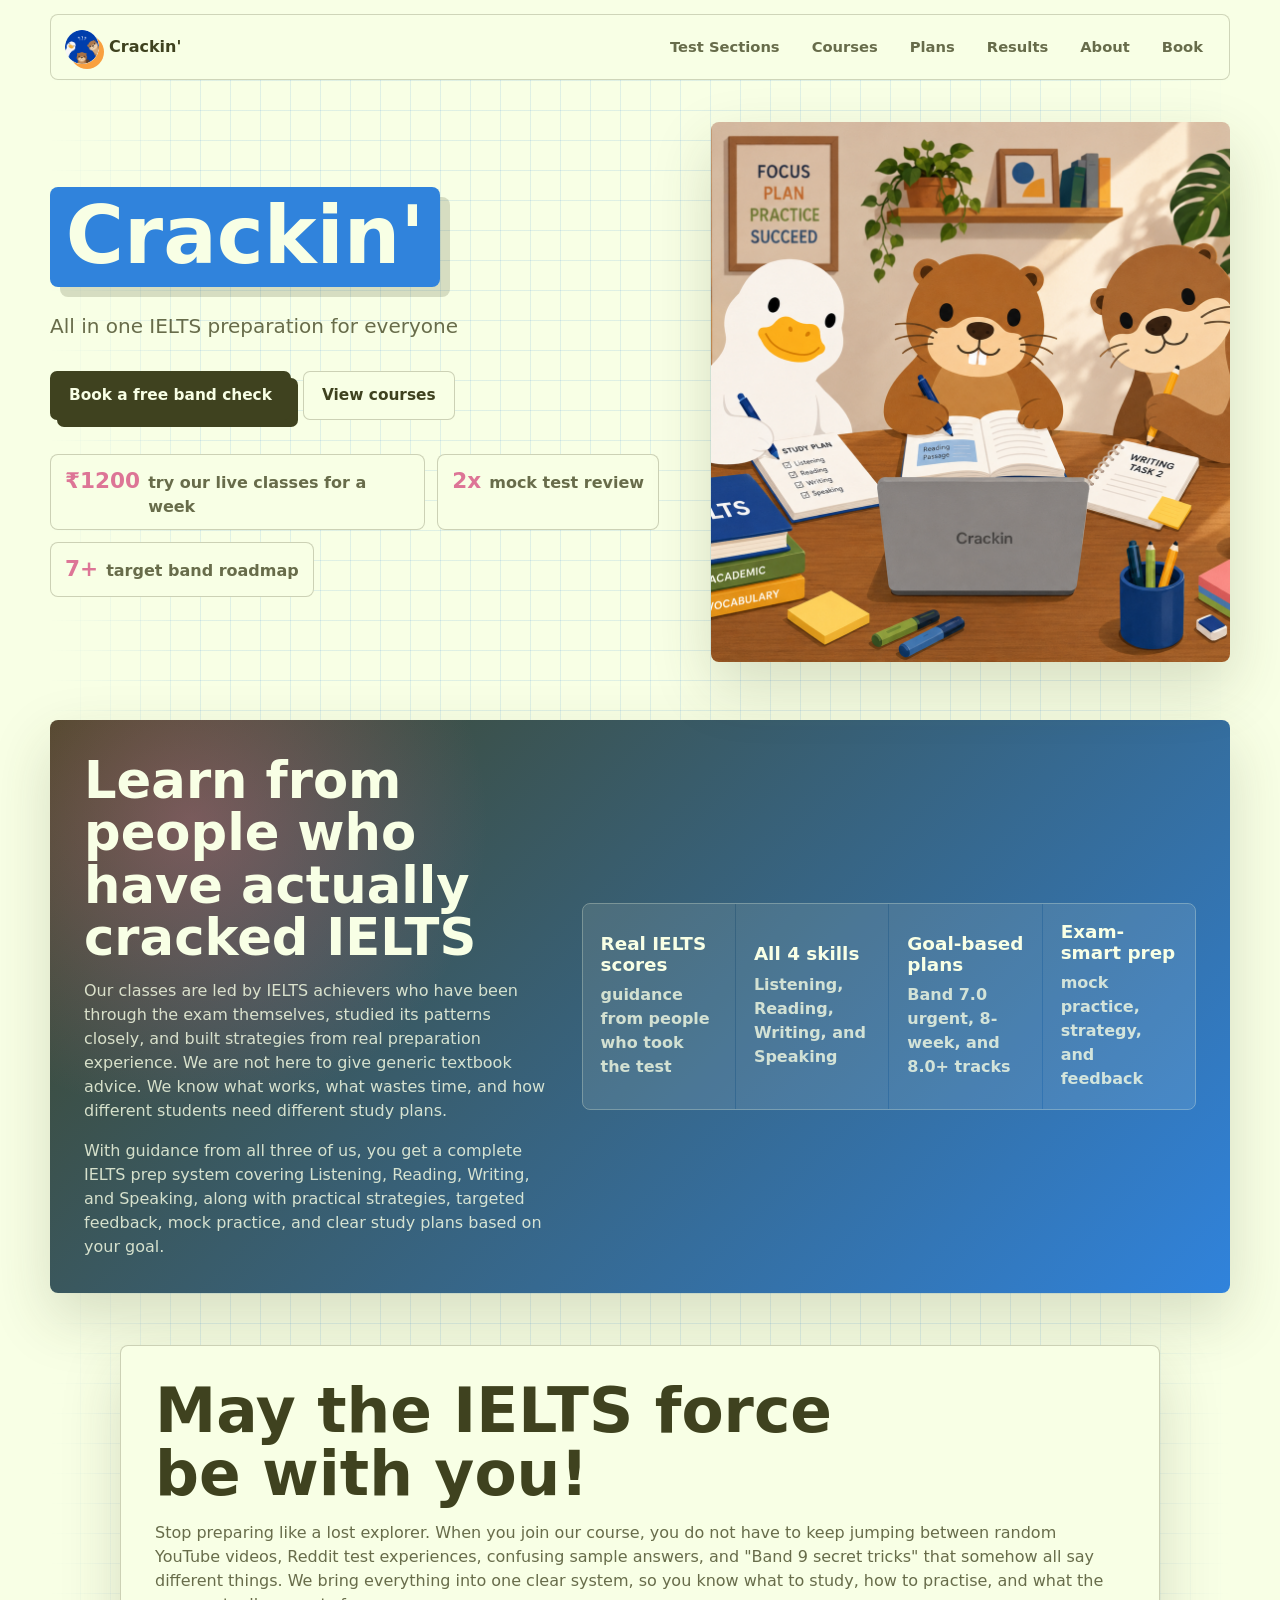
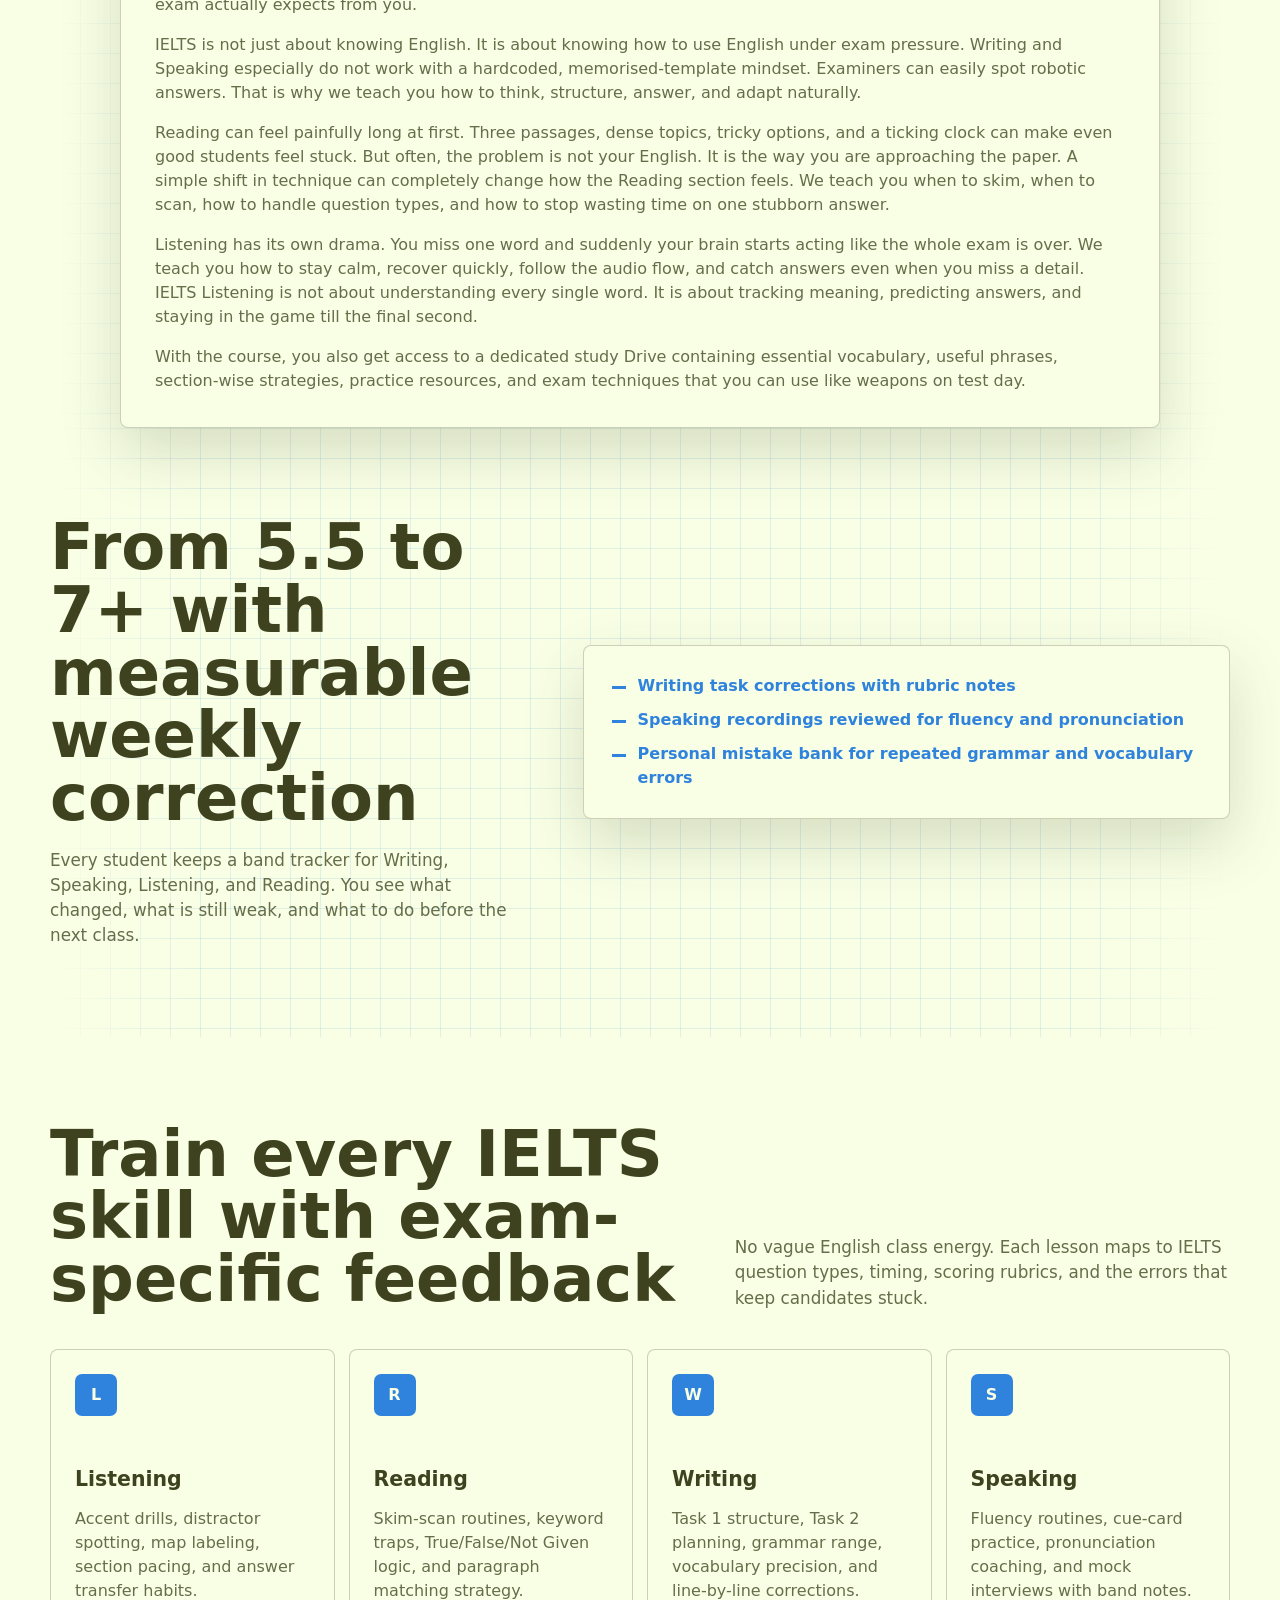
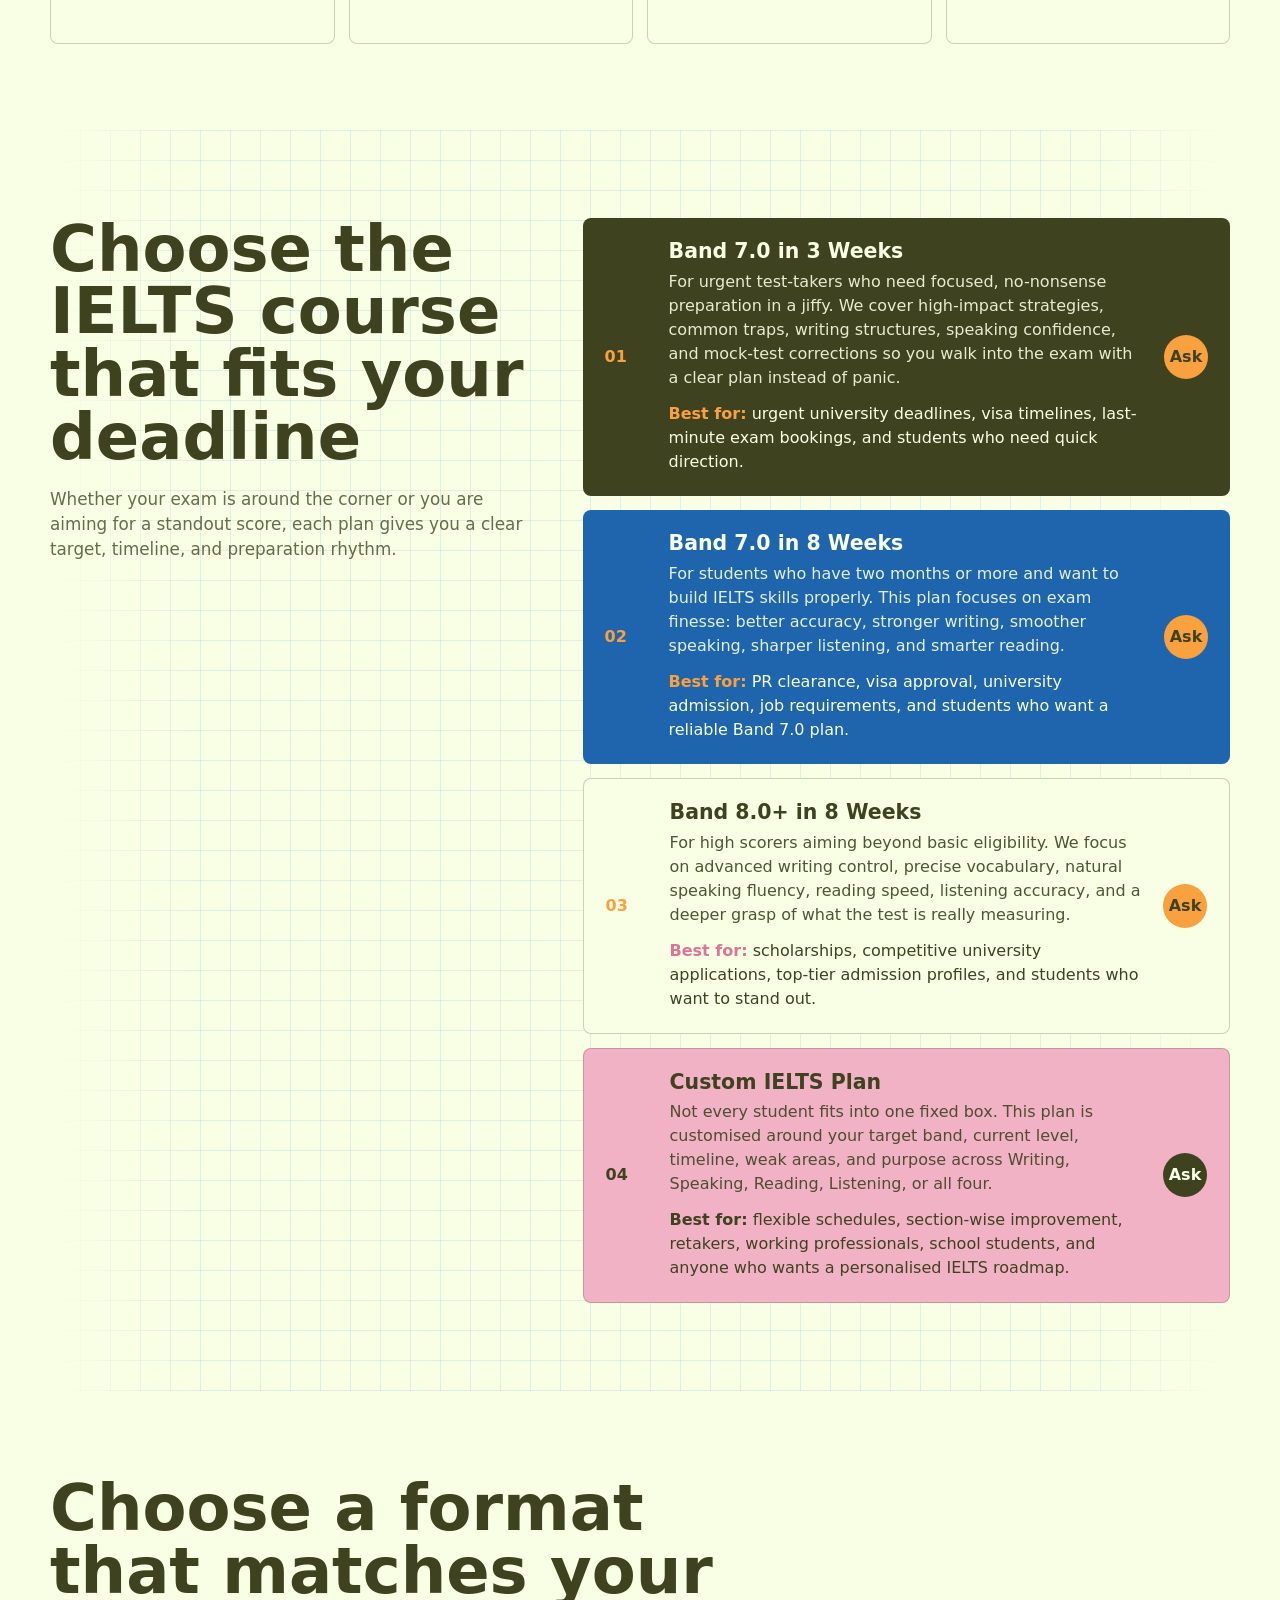
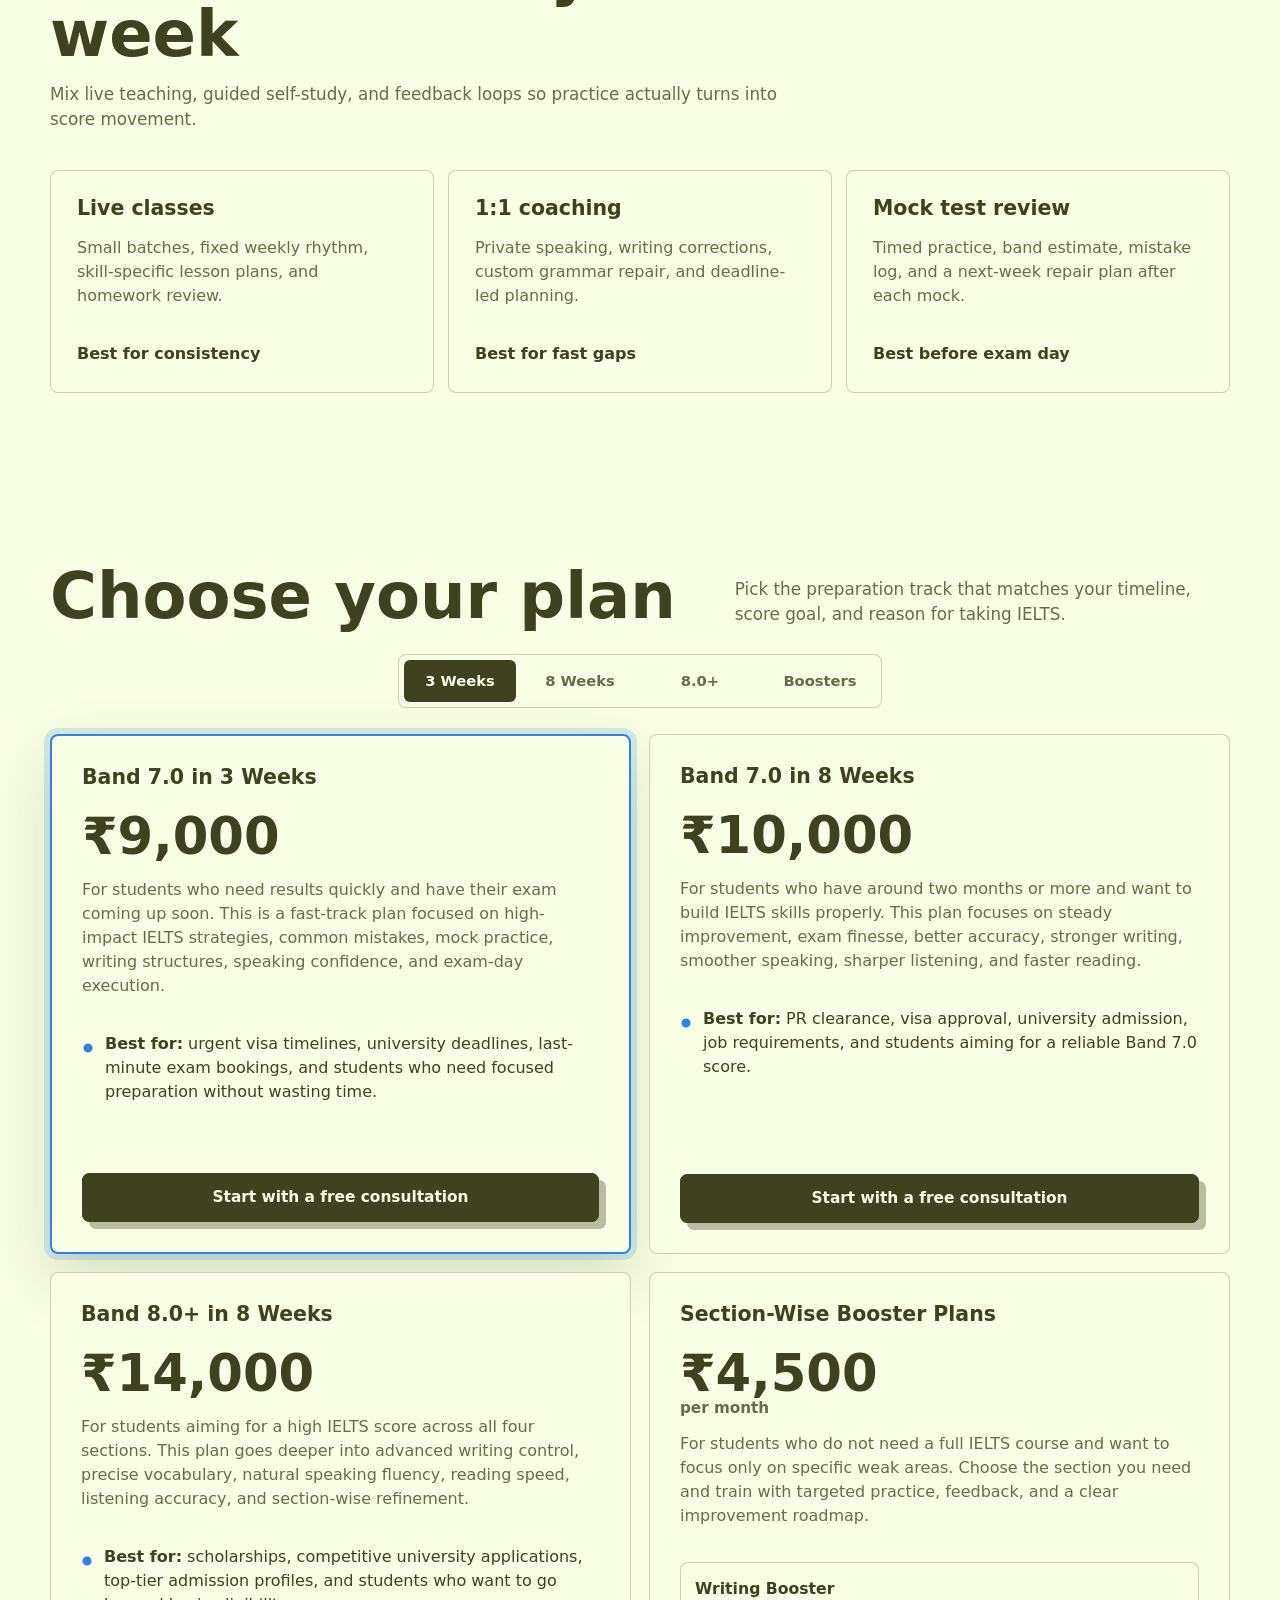
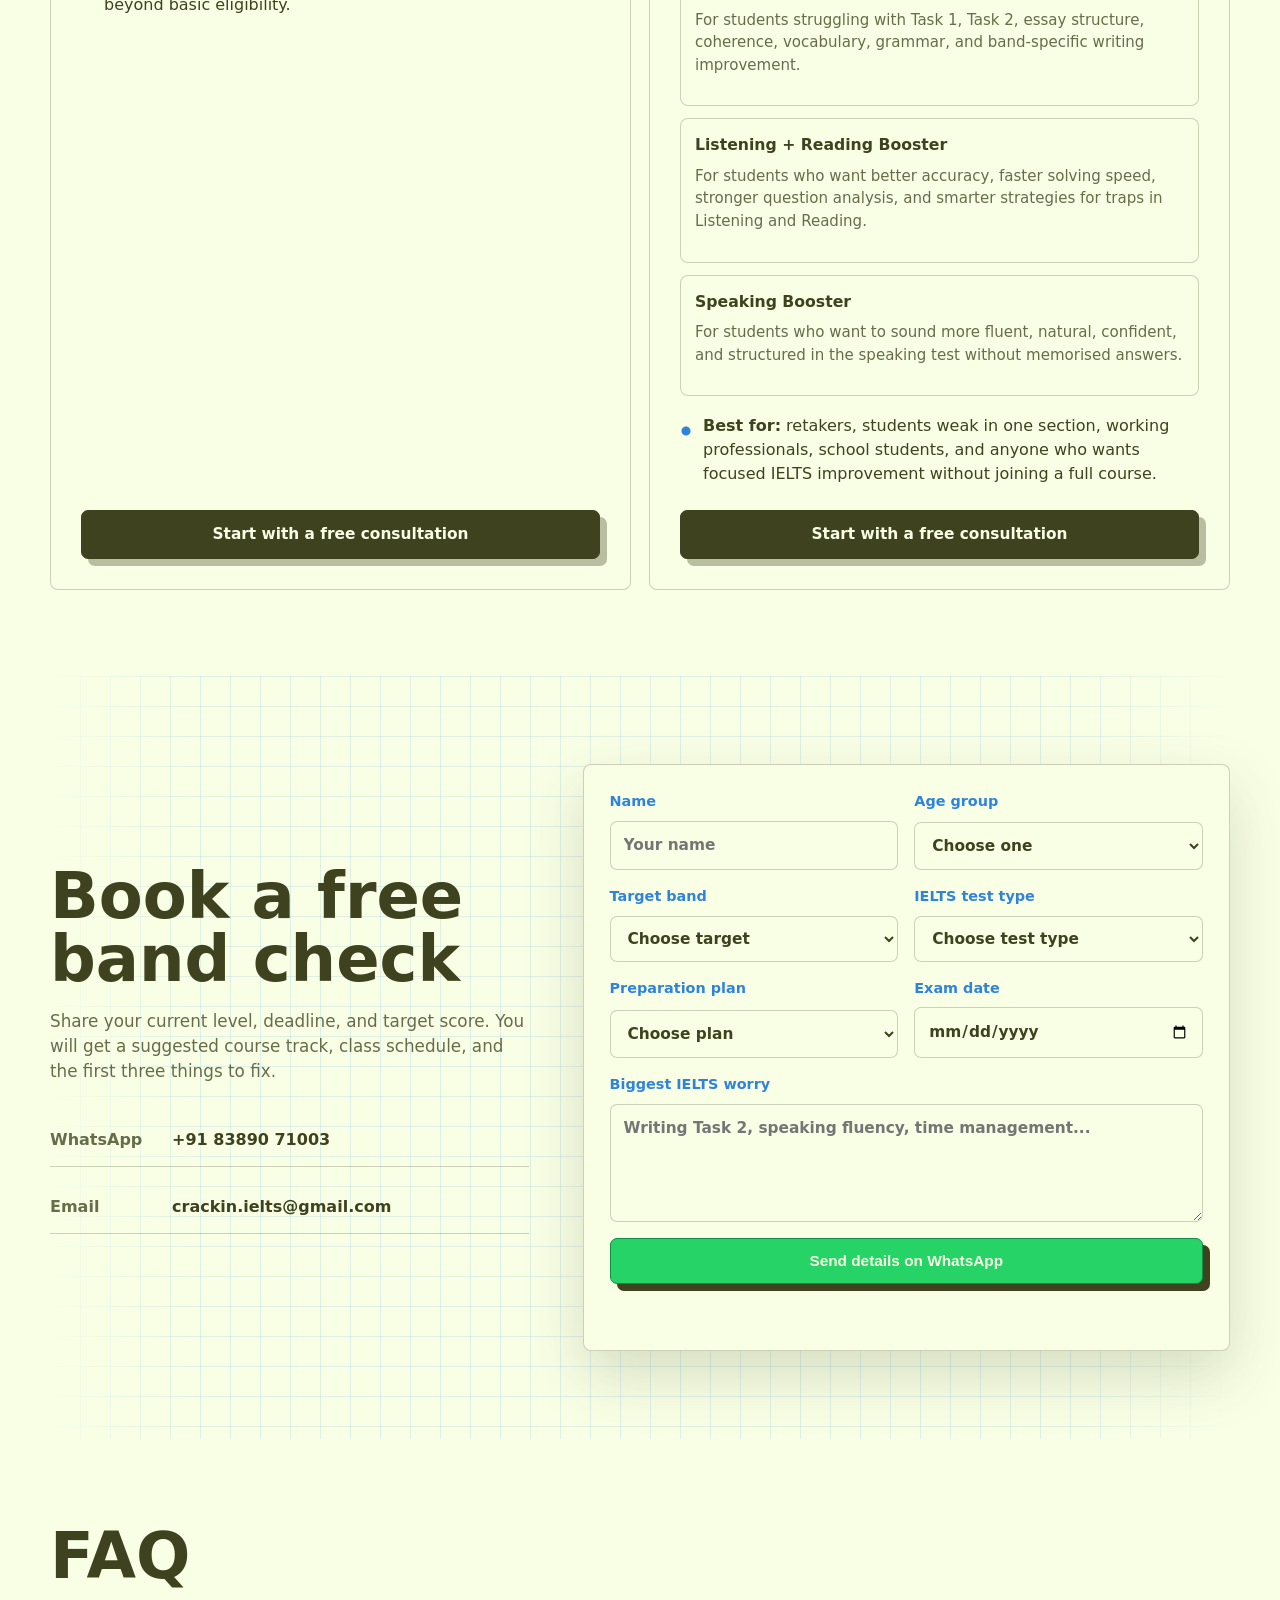
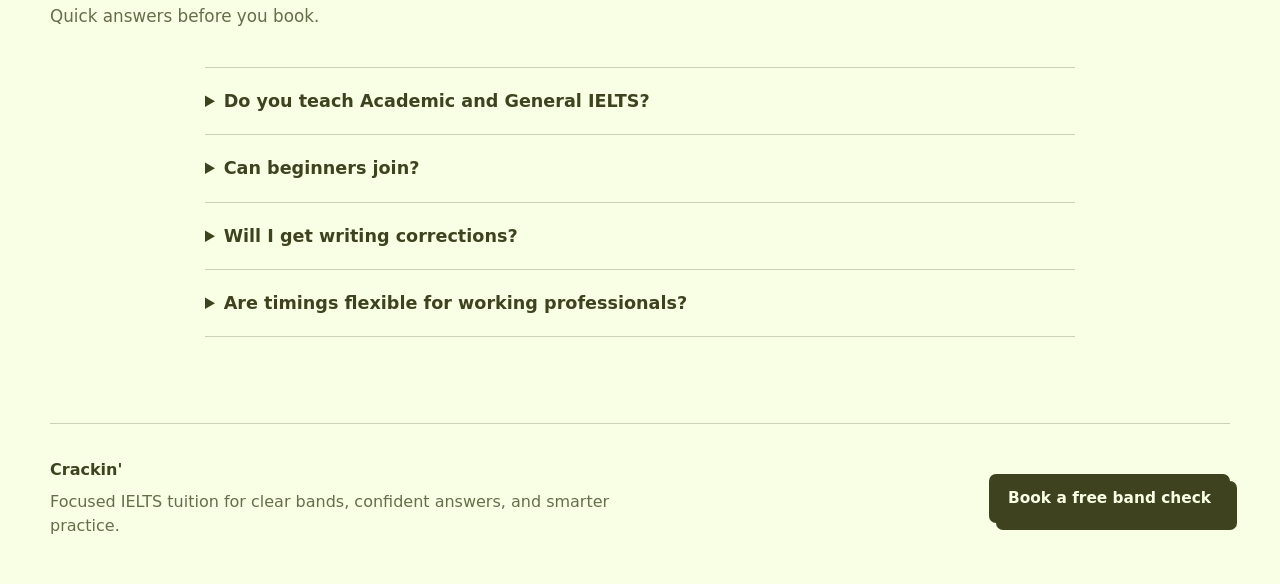
==== index.html @ edd8add9 "Update hero title and mobile image flow" ====
<!DOCTYPE html>
<html lang="en">
  <head>
    <meta charset="UTF-8" />
    <meta name="viewport" content="width=device-width, initial-scale=1.0" />
    <title>Crackin' | IELTS Preparation</title>
    <meta
      name="description"
      content="Crackin' offers all-in-one IELTS preparation, mock test reviews, live classes, and 1:1 coaching for students and professionals."
    />
    <link rel="icon" type="image/png" href="assets/logo.png" />
    <link rel="preload" href="assets/background.png" as="image" />
    <link rel="stylesheet" href="styles.css" />
  </head>
  <body>
    <header class="site-header" data-header>
      <a class="brand" href="index.html#top" aria-label="Crackin' home">
        <span class="brand-mark"><img src="assets/logo.png" alt="" aria-hidden="true" /></span>
        <span>Crackin'</span>
      </a>
      <button class="nav-toggle" type="button" aria-expanded="false" aria-controls="site-nav">
        <span></span>
        <span></span>
        <span></span>
      </button>
      <nav class="site-nav" id="site-nav">
        <a href="index.html#test-sections">Test Sections</a>
        <a href="index.html#paths">Courses</a>
        <a href="index.html#plans">Plans</a>
        <a href="index.html#results">Results</a>
        <a href="about.html">About</a>
        <a href="index.html#consult">Book</a>
      </nav>
    </header>

    <main id="top">
      <section class="hero section-band">
        <div class="hero-copy">
          <h1>Crackin'</h1>
          <p>All in one IELTS preparation for everyone</p>
          <div class="hero-actions">
            <a class="button primary" href="#consult">Book a free band check</a>
            <a class="button secondary" href="#paths">View courses</a>
          </div>
          <div class="score-strip" aria-label="Key programme outcomes">
            <span class="trial-offer"><strong>₹1200</strong> try our live classes for a week</span>
            <span><strong>2x</strong> mock test review</span>
            <span><strong>7+</strong> target band roadmap</span>
          </div>
        </div>
        <div class="hero-media" aria-label="IELTS coaching session">
          <img src="assets/background.png" alt="Illustrated IELTS study table with Crackin' study materials" />
        </div>
      </section>

      <section class="tutors">
        <div>
          <h2>Learn from people who have actually cracked IELTS</h2>
          <p>
            Our classes are led by IELTS achievers who have been through the exam themselves,
            studied its patterns closely, and built strategies from real preparation experience.
            We are not here to give generic textbook advice. We know what works, what wastes time,
            and how different students need different study plans.
          </p>
          <p>
            With guidance from all three of us, you get a complete IELTS prep system covering
            Listening, Reading, Writing, and Speaking, along with practical strategies, targeted
            feedback, mock practice, and clear study plans based on your goal.
          </p>
        </div>
        <div class="tutor-stats" aria-label="Tutor credibility">
          <span><strong>Real IELTS scores</strong>guidance from people who took the test</span>
          <span><strong>All 4 skills</strong>Listening, Reading, Writing, and Speaking</span>
          <span><strong>Goal-based plans</strong>Band 7.0 urgent, 8-week, and 8.0+ tracks</span>
          <span><strong>Exam-smart prep</strong>mock practice, strategy, and feedback</span>
        </div>
      </section>

      <section class="force-section section-band" id="force">
        <div class="force-panel">
          <h2>May the IELTS force be with you!</h2>
          <p>
            Stop preparing like a lost explorer. When you join our course, you do not have to keep jumping between random YouTube videos, Reddit test experiences, confusing sample answers, and "Band 9 secret tricks" that somehow all say different things. We bring everything into one clear system, so you know what to study, how to practise, and what the exam actually expects from you.
          </p>
          <p>
            IELTS is not just about knowing English. It is about knowing how to use English under exam pressure. Writing and Speaking especially do not work with a hardcoded, memorised-template mindset. Examiners can easily spot robotic answers. That is why we teach you how to think, structure, answer, and adapt naturally.
          </p>
          <p>
            Reading can feel painfully long at first. Three passages, dense topics, tricky options, and a ticking clock can make even good students feel stuck. But often, the problem is not your English. It is the way you are approaching the paper. A simple shift in technique can completely change how the Reading section feels. We teach you when to skim, when to scan, how to handle question types, and how to stop wasting time on one stubborn answer.
          </p>
          <p>
            Listening has its own drama. You miss one word and suddenly your brain starts acting like the whole exam is over. We teach you how to stay calm, recover quickly, follow the audio flow, and catch answers even when you miss a detail. IELTS Listening is not about understanding every single word. It is about tracking meaning, predicting answers, and staying in the game till the final second.
          </p>
          <p>
            With the course, you also get access to a dedicated study Drive containing essential vocabulary, useful phrases, section-wise strategies, practice resources, and exam techniques that you can use like weapons on test day.
          </p>
        </div>
      </section>

      <div class="mobile-results-image" aria-hidden="true">
        <img src="assets/background.png" alt="" />
      </div>

      <section class="results results-summary section-band" id="results">
        <div class="results-copy">
          <h2>From 5.5 to 7+ with measurable weekly correction</h2>
          <p>
            Every student keeps a band tracker for Writing, Speaking, Listening, and Reading.
            You see what changed, what is still weak, and what to do before the next class.
          </p>
        </div>
        <div class="proof-list proof-card">
          <span>Writing task corrections with rubric notes</span>
          <span>Speaking recordings reviewed for fluency and pronunciation</span>
          <span>Personal mistake bank for repeated grammar and vocabulary errors</span>
        </div>
      </section>

      <section class="skill-overview" id="test-sections">
        <div class="section-heading">
          <h2>Train every IELTS skill with exam-specific feedback</h2>
          <p>No vague English class energy. Each lesson maps to IELTS question types, timing, scoring rubrics, and the errors that keep candidates stuck.</p>
        </div>
        <div class="skills-grid">
          <article class="skill-card">
            <span class="skill-icon">L</span>
            <h3>Listening</h3>
            <p>Accent drills, distractor spotting, map labeling, section pacing, and answer transfer habits.</p>
          </article>
          <article class="skill-card">
            <span class="skill-icon">R</span>
            <h3>Reading</h3>
            <p>Skim-scan routines, keyword traps, True/False/Not Given logic, and paragraph matching strategy.</p>
          </article>
          <article class="skill-card">
            <span class="skill-icon">W</span>
            <h3>Writing</h3>
            <p>Task 1 structure, Task 2 planning, grammar range, vocabulary precision, and line-by-line corrections.</p>
          </article>
          <article class="skill-card">
            <span class="skill-icon">S</span>
            <h3>Speaking</h3>
            <p>Fluency routines, cue-card practice, pronunciation coaching, and mock interviews with band notes.</p>
          </article>
        </div>
      </section>

      <section class="paths section-band" id="paths">
        <div class="path-intro">
          <h2>Choose the IELTS course that fits your deadline</h2>
          <p>
            Whether your exam is around the corner or you are aiming for a standout score,
            each plan gives you a clear target, timeline, and preparation rhythm.
          </p>
        </div>
        <div class="path-list" role="list">
          <article class="path-row" role="listitem">
            <span>01</span>
            <div>
              <h3>Band 7.0 in 3 Weeks</h3>
              <p>For urgent test-takers who need focused, no-nonsense preparation in a jiffy. We cover high-impact strategies, common traps, writing structures, speaking confidence, and mock-test corrections so you walk into the exam with a clear plan instead of panic.</p>
              <p class="best-for"><strong>Best for:</strong> urgent university deadlines, visa timelines, last-minute exam bookings, and students who need quick direction.</p>
            </div>
            <a href="#consult" aria-label="Ask about Band 7.0 in 3 Weeks">Ask</a>
          </article>
          <article class="path-row" role="listitem">
            <span>02</span>
            <div>
              <h3>Band 7.0 in 8 Weeks</h3>
              <p>For students who have two months or more and want to build IELTS skills properly. This plan focuses on exam finesse: better accuracy, stronger writing, smoother speaking, sharper listening, and smarter reading.</p>
              <p class="best-for"><strong>Best for:</strong> PR clearance, visa approval, university admission, job requirements, and students who want a reliable Band 7.0 plan.</p>
            </div>
            <a href="#consult" aria-label="Ask about Band 7.0 in 8 Weeks">Ask</a>
          </article>
          <article class="path-row" role="listitem">
            <span>03</span>
            <div>
              <h3>Band 8.0+ in 8 Weeks</h3>
              <p>For high scorers aiming beyond basic eligibility. We focus on advanced writing control, precise vocabulary, natural speaking fluency, reading speed, listening accuracy, and a deeper grasp of what the test is really measuring.</p>
              <p class="best-for"><strong>Best for:</strong> scholarships, competitive university applications, top-tier admission profiles, and students who want to stand out.</p>
            </div>
            <a href="#consult" aria-label="Ask about Band 8.0+ in 8 Weeks">Ask</a>
          </article>
          <article class="path-row" role="listitem">
            <span>04</span>
            <div>
              <h3>Custom IELTS Plan</h3>
              <p>Not every student fits into one fixed box. This plan is customised around your target band, current level, timeline, weak areas, and purpose across Writing, Speaking, Reading, Listening, or all four.</p>
              <p class="best-for"><strong>Best for:</strong> flexible schedules, section-wise improvement, retakers, working professionals, school students, and anyone who wants a personalised IELTS roadmap.</p>
            </div>
            <a href="#consult" aria-label="Ask about Custom IELTS Plan">Ask</a>
          </article>
        </div>
      </section>

      <section class="formats">
        <div class="section-heading compact">
          <h2>Choose a format that matches your week</h2>
          <p>Mix live teaching, guided self-study, and feedback loops so practice actually turns into score movement.</p>
        </div>
        <div class="format-board">
          <article>
            <h3>Live classes</h3>
            <p>Small batches, fixed weekly rhythm, skill-specific lesson plans, and homework review.</p>
            <span>Best for consistency</span>
          </article>
          <article>
            <h3>1:1 coaching</h3>
            <p>Private speaking, writing corrections, custom grammar repair, and deadline-led planning.</p>
            <span>Best for fast gaps</span>
          </article>
          <article>
            <h3>Mock test review</h3>
            <p>Timed practice, band estimate, mistake log, and a next-week repair plan after each mock.</p>
            <span>Best before exam day</span>
          </article>
        </div>
      </section>

      <!--
        <div class="score-panel force-panel">
          <h3>May the IELTS force be with you!</h3>
          <p>
            Stop preparing like a lost explorer. When you join our course, you do not have to keep jumping between random YouTube videos, Reddit test experiences, confusing sample answers, and “Band 9 secret tricks” that somehow all say different things. We bring everything into one clear system, so you know what to study, how to practise, and what the exam actually expects from you.
          </p>
          <p>
            IELTS is not just about knowing English. It is about knowing how to use English under exam pressure. Writing and Speaking especially do not work with a hardcoded, memorised-template mindset. Examiners can easily spot robotic answers. That is why we teach you how to think, structure, answer, and adapt naturally.
          </p>
          <p>
            Reading can feel painfully long at first. Three passages, dense topics, tricky options, and a ticking clock can make even good students feel stuck. But often, the problem is not your English. It is the way you are approaching the paper. A simple shift in technique can completely change how the Reading section feels. We teach you when to skim, when to scan, how to handle question types, and how to stop wasting time on one stubborn answer.
          </p>
          <p>
            Listening has its own drama. You miss one word and suddenly your brain starts acting like the whole exam is over. We teach you how to stay calm, recover quickly, follow the audio flow, and catch answers even when you miss a detail. IELTS Listening is not about understanding every single word. It is about tracking meaning, predicting answers, and staying in the game till the final second.
          </p>
          <p>
            With the course, you also get access to a dedicated study Drive containing essential vocabulary, useful phrases, section-wise strategies, practice resources, and exam techniques that you can use like weapons on test day.
          </p>
        </div>
      </section>
      -->

      <section class="plans" id="plans">
        <div class="section-heading">
          <h2>Choose your plan</h2>
          <p>Pick the preparation track that matches your timeline, score goal, and reason for taking IELTS.</p>
        </div>
        <div class="plan-switcher" aria-label="Course plan selector">
          <button class="active" type="button" data-plan="three-week">3 Weeks</button>
          <button type="button" data-plan="eight-week">8 Weeks</button>
          <button type="button" data-plan="eight-plus">8.0+</button>
          <button type="button" data-plan="boosters">Boosters</button>
        </div>
        <div class="pricing-grid">
          <article class="price-card selected" data-plan-card="three-week">
            <h3>Band 7.0 in 3 Weeks</h3>
            <p class="price">₹9,000</p>
            <p>For students who need results quickly and have their exam coming up soon. This is a fast-track plan focused on high-impact IELTS strategies, common mistakes, mock practice, writing structures, speaking confidence, and exam-day execution.</p>
            <ul>
              <li><strong>Best for:</strong> urgent visa timelines, university deadlines, last-minute exam bookings, and students who need focused preparation without wasting time.</li>
            </ul>
            <a class="button secondary" href="#consult">Start with a free consultation</a>
          </article>
          <article class="price-card" data-plan-card="eight-week">
            <h3>Band 7.0 in 8 Weeks</h3>
            <p class="price">₹10,000</p>
            <p>For students who have around two months or more and want to build IELTS skills properly. This plan focuses on steady improvement, exam finesse, better accuracy, stronger writing, smoother speaking, sharper listening, and faster reading.</p>
            <ul>
              <li><strong>Best for:</strong> PR clearance, visa approval, university admission, job requirements, and students aiming for a reliable Band 7.0 score.</li>
            </ul>
            <a class="button primary" href="#consult">Start with a free consultation</a>
          </article>
          <article class="price-card" data-plan-card="eight-plus">
            <h3>Band 8.0+ in 8 Weeks</h3>
            <p class="price">₹14,000</p>
            <p>For students aiming for a high IELTS score across all four sections. This plan goes deeper into advanced writing control, precise vocabulary, natural speaking fluency, reading speed, listening accuracy, and section-wise refinement.</p>
            <ul>
              <li><strong>Best for:</strong> scholarships, competitive university applications, top-tier admission profiles, and students who want to go beyond basic eligibility.</li>
            </ul>
            <a class="button secondary" href="#consult">Start with a free consultation</a>
          </article>
          <article class="price-card booster-card" data-plan-card="boosters">
            <h3>Section-Wise Booster Plans</h3>
            <p class="price">₹4,500<span>per month</span></p>
            <p>For students who do not need a full IELTS course and want to focus only on specific weak areas. Choose the section you need and train with targeted practice, feedback, and a clear improvement roadmap.</p>
            <div class="booster-list" aria-label="Available section-wise boosters">
              <div>
                <h4>Writing Booster</h4>
                <p>For students struggling with Task 1, Task 2, essay structure, coherence, vocabulary, grammar, and band-specific writing improvement.</p>
              </div>
              <div>
                <h4>Listening + Reading Booster</h4>
                <p>For students who want better accuracy, faster solving speed, stronger question analysis, and smarter strategies for traps in Listening and Reading.</p>
              </div>
              <div>
                <h4>Speaking Booster</h4>
                <p>For students who want to sound more fluent, natural, confident, and structured in the speaking test without memorised answers.</p>
              </div>
            </div>
            <ul>
              <li><strong>Best for:</strong> retakers, students weak in one section, working professionals, school students, and anyone who wants focused IELTS improvement without joining a full course.</li>
            </ul>
            <a class="button secondary" href="#consult">Start with a free consultation</a>
          </article>
        </div>
      </section>

      <section class="consult section-band" id="consult">
        <div class="consult-copy">
          <h2>Book a free band check</h2>
          <p>
            Share your current level, deadline, and target score. You will get a suggested course track,
            class schedule, and the first three things to fix.
          </p>
          <dl class="contact-details">
            <div><dt>WhatsApp</dt><dd><a href="https://wa.me/918389071003" target="_blank" rel="noreferrer">+91 83890 71003</a></dd></div>
            <div><dt>Email</dt><dd>crackin.ielts@gmail.com</dd></div>
          </dl>
        </div>
        <form class="booking-form" id="booking-form">
          <label>
            Name
            <input type="text" name="name" autocomplete="name" required placeholder="Your name" />
          </label>
          <label>
            Age group
            <select name="age" required>
              <option value="">Choose one</option>
              <option>15-18 school leaver</option>
              <option>18-24 study abroad applicant</option>
              <option>25+ working professional</option>
            </select>
          </label>
          <label>
            Target band
            <select name="band" required>
              <option value="">Choose target</option>
              <option>6.0</option>
              <option>6.5</option>
              <option>7.0</option>
              <option>7.5+</option>
            </select>
          </label>
          <label>
            IELTS test type
            <select name="testType" required>
              <option value="">Choose test type</option>
              <option>IELTS Academic</option>
              <option>IELTS General</option>
            </select>
          </label>
          <label>
            Preparation plan
            <select name="plan" required>
              <option value="">Choose plan</option>
              <option>Band 7.0 in 3 Weeks</option>
              <option>Band 7.0 in 8 Weeks</option>
              <option>Band 8.0+ in 8 Weeks</option>
              <option>Section-Wise Booster Plans</option>
            </select>
          </label>
          <label>
            Exam date
            <input type="date" name="date" />
          </label>
          <label class="full">
            Biggest IELTS worry
            <textarea name="worry" rows="4" placeholder="Writing Task 2, speaking fluency, time management..."></textarea>
          </label>
          <button class="button secondary whatsapp-button full" id="whatsapp-button" type="button">Send details on WhatsApp</button>
          <p class="form-status" role="status" aria-live="polite"></p>
        </form>
      </section>

      <section class="faq">
        <div class="section-heading compact">
          <h2>FAQ</h2>
          <p>Quick answers before you book.</p>
        </div>
        <div class="faq-list">
          <details>
            <summary>Do you teach Academic and General IELTS?</summary>
            <p>Yes. Listening and Speaking overlap, while Reading and Writing are trained with separate question types and task formats.</p>
          </details>
          <details>
            <summary>Can beginners join?</summary>
            <p>Yes. Beginners can choose the 8-week Band 7.0 plan or a Custom IELTS Plan so grammar, vocabulary, and exam timing improve together.</p>
          </details>
          <details>
            <summary>Will I get writing corrections?</summary>
            <p>Yes. Writing support is built around IELTS Task Achievement, Coherence, Lexical Resource, and Grammar criteria.</p>
          </details>
          <details>
            <summary>Are timings flexible for working professionals?</summary>
            <p>Private coaching and weekend mock reviews are available for candidates who study around shifts or office hours.</p>
          </details>
        </div>
      </section>
    </main>

    <footer class="site-footer">
      <div>
        <strong>Crackin'</strong>
        <p>Focused IELTS tuition for clear bands, confident answers, and smarter practice.</p>
      </div>
      <a class="button primary" href="index.html#consult">Book a free band check</a>
    </footer>

    <script src="script.js"></script>
  </body>
</html>
---- styles.css ----
:root {
  --ink: #3f421f;
  --navy: #3083dc;
  --muted: rgba(63, 66, 31, 0.78);
  --line: rgba(63, 66, 31, 0.24);
  --paper: #f8ffe5;
  --soft: rgba(248, 255, 229, 0.72);
  --teal: #3083dc;
  --teal-dark: #3f421f;
  --coral: #dd7596;
  --amber: #f9a03f;
  --shadow: 0 24px 60px rgba(63, 66, 31, 0.18);
  --radius: 8px;
  --max: 1180px;
}

* {
  box-sizing: border-box;
}

html {
  scroll-behavior: smooth;
}

body {
  margin: 0;
  background: var(--paper);
  color: var(--ink);
  font-family: Inter, ui-sans-serif, system-ui, -apple-system, BlinkMacSystemFont, "Segoe UI", sans-serif;
  line-height: 1.5;
}

img {
  display: block;
  max-width: 100%;
}

a {
  color: inherit;
  text-decoration: none;
}

.site-header {
  position: sticky;
  top: 0;
  z-index: 20;
  display: flex;
  align-items: center;
  justify-content: space-between;
  gap: 24px;
  width: min(var(--max), calc(100% - 40px));
  margin: 14px auto 0;
  padding: 12px 14px;
  background: rgba(248, 255, 229, 0.92);
  border: 1px solid rgba(63, 66, 31, 0.22);
  border-radius: var(--radius);
  backdrop-filter: blur(18px);
}

.brand,
.site-nav {
  display: flex;
  align-items: center;
}

.brand {
  gap: 10px;
  font-weight: 850;
  letter-spacing: 0;
}

.brand-mark {
  display: grid;
  width: 34px;
  height: 34px;
  place-items: center;
  overflow: hidden;
  background: var(--paper);
  border-radius: 50%;
  box-shadow: 5px 5px 0 var(--amber);
}

.brand-mark img {
  width: 100%;
  height: 100%;
  object-fit: cover;
}

.site-nav {
  gap: 8px;
  color: var(--muted);
  font-size: 0.92rem;
  font-weight: 720;
}

.site-nav a {
  padding: 9px 12px;
  border-radius: 7px;
}

.site-nav a:hover,
.site-nav a:focus-visible {
  color: var(--ink);
  background: var(--soft);
}

.site-nav a.active-link {
  color: var(--ink);
  background: var(--soft);
}

.nav-toggle {
  display: none;
  width: 42px;
  height: 38px;
  border: 1px solid var(--line);
  background: var(--paper);
  border-radius: 7px;
}

.nav-toggle span {
  display: block;
  width: 18px;
  height: 2px;
  margin: 4px auto;
  background: var(--ink);
}

section,
.site-footer {
  width: min(var(--max), calc(100% - 40px));
  margin: 0 auto;
}

.section-band {
  position: relative;
}

.section-band::before {
  content: "";
  position: absolute;
  inset: 0;
  z-index: -1;
  background-image:
    linear-gradient(rgba(48, 131, 220, 0.12) 1px, transparent 1px),
    linear-gradient(90deg, rgba(48, 131, 220, 0.12) 1px, transparent 1px);
  background-size: 30px 30px;
  mask-image: linear-gradient(90deg, transparent, #3f421f 12%, #3f421f 88%, transparent);
}

.hero {
  display: grid;
  grid-template-columns: minmax(0, 1.08fr) minmax(420px, 0.92fr);
  align-items: center;
  gap: 52px;
  min-height: 640px;
  padding: 34px 0 50px;
}

.hero h1,
.about-hero h1,
.section-heading h2,
.path-intro h2,
.results-copy h2,
.consult-copy h2 {
  margin: 0;
  color: var(--ink);
  font-weight: 900;
  letter-spacing: 0;
  line-height: 0.98;
}

.hero h1 {
  display: inline-block;
  max-width: 720px;
  padding: 0.12em 0.2em 0.16em;
  color: var(--paper);
  background: var(--navy);
  border-radius: var(--radius);
  box-shadow: 10px 10px 0 rgba(63, 66, 31, 0.18);
  font-size: clamp(3rem, 6.2vw, 5.45rem);
}

.about-hero {
  display: grid;
  grid-template-columns: minmax(0, 1.05fr) minmax(320px, 0.6fr);
  gap: 52px;
  align-items: end;
  padding: 92px 0 74px;
}

.about-hero h1 {
  max-width: 860px;
  font-size: clamp(3rem, 7vw, 6.1rem);
}

.about-hero p {
  max-width: 720px;
  margin: 22px 0 0;
  color: var(--muted);
  font-size: clamp(1.02rem, 1.7vw, 1.22rem);
}

.about-panel {
  padding: 26px;
  background: var(--ink);
  color: var(--paper);
  border-radius: var(--radius);
  box-shadow: var(--shadow);
}

.about-panel span {
  color: var(--amber);
  font-size: 0.84rem;
  font-weight: 850;
}

.about-panel strong {
  display: block;
  margin-top: 10px;
  font-size: 1.55rem;
  line-height: 1.1;
}

.about-panel p {
  margin-top: 14px;
  color: rgba(248, 255, 229, 0.82);
  font-size: 0.98rem;
}

.hero-copy p {
  max-width: 610px;
  margin: 24px 0 0;
  color: var(--muted);
  font-size: clamp(1.02rem, 1.7vw, 1.25rem);
}

.hero-actions,
.score-strip {
  display: flex;
  flex-wrap: wrap;
  gap: 12px;
}

.hero-actions {
  margin-top: 30px;
}

.button {
  display: inline-flex;
  align-items: center;
  justify-content: center;
  min-height: 46px;
  padding: 12px 18px;
  border: 1px solid transparent;
  border-radius: 7px;
  font-size: 0.96rem;
  font-weight: 820;
  transition: transform 180ms ease, box-shadow 180ms ease, background 180ms ease;
}

.button:hover,
.button:focus-visible {
  transform: translateY(-2px);
}

.button.primary {
  color: var(--paper);
  background: var(--teal-dark);
  box-shadow: 7px 7px 0 var(--ink);
}

.button.secondary {
  color: var(--ink);
  background: var(--paper);
  border-color: var(--line);
}

.button.whatsapp-button {
  color: #f8ffe5;
  background: #25d366;
  border-color: #128c4a;
  box-shadow: 7px 7px 0 var(--ink);
}

.score-strip {
  margin-top: 34px;
}

.score-strip span {
  display: flex;
  align-items: baseline;
  gap: 8px;
  min-height: 52px;
  padding: 10px 14px;
  background: var(--paper);
  border: 1px solid var(--line);
  border-radius: var(--radius);
  color: var(--muted);
  font-weight: 740;
}

.score-strip .trial-offer {
  flex: 1 1 300px;
}

.score-strip strong {
  color: var(--coral);
  font-size: 1.35rem;
}

.hero-media {
  position: relative;
  min-height: 540px;
}

.hero-media img {
  width: 100%;
  height: 540px;
  object-fit: cover;
  border-radius: var(--radius);
  box-shadow: var(--shadow);
}

.mobile-results-image {
  display: none;
}

.mobile-results-image img {
  width: 100%;
  height: 330px;
  object-fit: cover;
  border-radius: var(--radius);
  box-shadow: var(--shadow);
}

.skill-overview,
.formats,
.plans,
.faq,
.people-section {
  padding: 86px 0;
}

.skill-overview,
.paths,
.plans,
.results,
.consult {
  scroll-margin-top: 104px;
}

.people-section {
  display: grid;
  grid-template-columns: 1fr;
  gap: 18px;
  align-items: start;
}

.person-card {
  display: grid;
  grid-template-columns: minmax(240px, 0.46fr) minmax(0, 1fr);
  gap: 0 28px;
  width: 100%;
  padding: 28px;
  background: var(--paper);
  border: 1px solid var(--line);
  border-radius: var(--radius);
  box-shadow: 0 18px 42px rgba(63, 66, 31, 0.12);
}

.person-card.featured-person {
  border-color: rgba(48, 131, 220, 0.46);
  box-shadow: 0 0 0 4px rgba(48, 131, 220, 0.12), var(--shadow);
}

.person-photo {
  display: block;
  width: 100%;
  aspect-ratio: 3 / 4;
  grid-row: 1 / span 6;
  object-fit: cover;
  object-position: center;
  border: 1px solid var(--line);
  border-radius: var(--radius);
  box-shadow: 8px 8px 0 rgba(48, 131, 220, 0.18);
}

.debaditya-photo {
  object-position: 54% 28%;
}

.souptik-photo {
  object-position: 50% 28%;
}

.dyuti-photo {
  object-position: 50% 45%;
}

.person-topline {
  display: flex;
  justify-content: space-between;
  gap: 14px;
  align-items: center;
  margin-bottom: 28px;
}

.person-avatar {
  display: grid;
  width: 58px;
  height: 58px;
  place-items: center;
  color: var(--paper);
  background: var(--navy);
  border-radius: var(--radius);
  box-shadow: 7px 7px 0 var(--teal);
  font-weight: 900;
}

.featured-person .person-avatar {
  background: var(--teal-dark);
  box-shadow: 7px 7px 0 var(--coral);
}

.linkedin-link {
  display: inline-flex;
  align-items: center;
  min-height: 38px;
  padding: 8px 12px;
  color: var(--teal-dark);
  background: var(--soft);
  border: 1px solid rgba(48, 131, 220, 0.3);
  border-radius: 7px;
  font-size: 0.9rem;
  font-weight: 850;
}

.linkedin-link:hover,
.linkedin-link:focus-visible {
  color: var(--paper);
  background: var(--teal-dark);
}

.person-card h2 {
  margin: 0;
  color: var(--ink);
  font-size: clamp(1.9rem, 4vw, 3.2rem);
  line-height: 1;
}

.person-card p {
  margin: 18px 0 0;
  color: var(--muted);
  font-size: 1.02rem;
}

.featured-person p {
  color: var(--navy);
}

.person-tags {
  display: flex;
  flex-wrap: wrap;
  gap: 8px;
  margin-top: 24px;
}

.person-tags span {
  display: inline-flex;
  align-items: center;
  min-height: 34px;
  padding: 7px 10px;
  color: var(--navy);
  background: var(--soft);
  border: 1px solid var(--line);
  border-radius: 7px;
  font-size: 0.85rem;
  font-weight: 820;
}

.about-cta {
  display: grid;
  gap: 16px;
  justify-items: start;
  margin-bottom: 88px;
  padding: 34px;
  color: var(--paper);
  background:
    radial-gradient(circle at 78% 20%, rgba(249, 160, 63, 0.42), transparent 28%),
    linear-gradient(135deg, #3f421f, #3083dc);
  border-radius: var(--radius);
}

.about-cta h2 {
  margin: 0;
  max-width: 780px;
  font-size: clamp(2rem, 4.5vw, 4rem);
  line-height: 1;
}

.about-cta p {
  max-width: 660px;
  margin: 0;
  color: rgba(248, 255, 229, 0.82);
}

.section-heading {
  display: grid;
  grid-template-columns: minmax(0, 0.9fr) minmax(280px, 0.7fr);
  gap: 48px;
  align-items: end;
  margin-bottom: 38px;
}

.section-heading.compact {
  max-width: 760px;
  display: block;
}

.section-heading h2,
.path-intro h2,
.results-copy h2,
.consult-copy h2 {
  font-size: clamp(2.25rem, 5vw, 4.4rem);
}

.section-heading p,
.path-intro p,
.results-copy p,
.consult-copy p {
  margin: 0;
  color: var(--muted);
  font-size: 1.05rem;
}

.section-heading.compact p {
  margin-top: 16px;
}

.skills-grid {
  display: grid;
  grid-template-columns: repeat(4, 1fr);
  gap: 14px;
}

.skill-card,
.format-board article,
.price-card,
.booking-form,
.score-panel {
  background: var(--paper);
  border: 1px solid var(--line);
  border-radius: var(--radius);
}

.skill-card {
  min-height: 248px;
  padding: 24px;
  transition: transform 180ms ease, border-color 180ms ease;
}

.skill-card:hover {
  transform: translateY(-4px);
  border-color: var(--teal);
}

.skill-icon {
  display: grid;
  width: 42px;
  height: 42px;
  place-items: center;
  margin-bottom: 52px;
  color: var(--paper);
  background: var(--navy);
  border-radius: 7px;
  font-weight: 900;
}

.skill-card h3,
.format-board h3,
.path-row h3,
.price-card h3 {
  margin: 0;
  font-size: 1.28rem;
  line-height: 1.12;
}

.skill-card p,
.format-board p,
.path-row p,
.price-card p,
.faq p {
  color: var(--muted);
}

.paths,
.results,
.consult {
  display: grid;
  grid-template-columns: 0.85fr 1.15fr;
  gap: 54px;
  padding: 88px 0;
  align-items: start;
}

.force-section {
  padding: 52px 0 0;
}

.force-panel {
  max-width: 1040px;
  margin: 0 auto;
  padding: 34px;
  background: var(--paper);
  border: 1px solid var(--line);
  border-radius: var(--radius);
  box-shadow: var(--shadow);
}

.force-panel h2 {
  max-width: 760px;
  margin: 0;
  color: var(--ink);
  font-size: clamp(2.15rem, 4.8vw, 4.1rem);
  line-height: 1.02;
}

.path-intro {
  position: sticky;
  top: 104px;
}

.path-intro p,
.results-copy p,
.consult-copy p {
  margin-top: 18px;
}

.path-list {
  display: grid;
  gap: 14px;
}

.path-row {
  display: grid;
  grid-template-columns: 46px 1fr auto;
  gap: 18px;
  align-items: center;
  padding: 22px;
  background: var(--ink);
  color: var(--paper);
  border-radius: var(--radius);
}

.path-row:nth-child(2) {
  background: #1f65ad;
}

.path-row:nth-child(3) {
  background: var(--paper);
  color: var(--ink);
  border: 1px solid var(--line);
}

.path-row:nth-child(4) {
  color: var(--ink);
  background: #f1b2c5;
  border: 1px solid rgba(63, 66, 31, 0.24);
}

.path-row > span {
  color: var(--amber);
  font-weight: 900;
}

.path-row p {
  margin: 7px 0 0;
  color: currentColor;
  opacity: 0.9;
}

.path-row .best-for {
  margin-top: 12px;
  opacity: 1;
}

.path-row .best-for strong {
  color: var(--amber);
}

.path-row:nth-child(3) .best-for strong {
  color: var(--coral);
}

.path-row:nth-child(4) > span,
.path-row:nth-child(4) .best-for strong {
  color: var(--ink);
}

.path-row a {
  display: grid;
  width: 44px;
  height: 44px;
  place-items: center;
  color: var(--ink);
  background: var(--amber);
  border-radius: 50%;
  font-weight: 900;
}

.path-row:nth-child(4) a {
  color: var(--paper);
  background: var(--ink);
}

.format-board {
  display: grid;
  grid-template-columns: 1fr 1fr 1fr;
  gap: 14px;
  margin-top: 34px;
}

.format-board article {
  padding: 26px;
}

.format-board span {
  display: inline-flex;
  margin-top: 18px;
  color: var(--teal-dark);
  font-weight: 850;
}

.tutors {
  display: grid;
  grid-template-columns: 0.86fr 1.14fr;
  gap: 34px;
  align-items: center;
  padding: 34px;
  color: var(--paper);
  background:
    radial-gradient(circle at 12% 18%, rgba(221, 117, 150, 0.38), transparent 26%),
    linear-gradient(135deg, #3f421f, #3083dc);
  border-radius: var(--radius);
  box-shadow: var(--shadow);
}

.tutors h2 {
  margin: 0;
  max-width: 520px;
  font-size: clamp(2rem, 4vw, 3.4rem);
  line-height: 1.02;
}

.tutors p {
  max-width: 560px;
  margin: 16px 0 0;
  color: rgba(248, 255, 229, 0.82);
}

.tutor-stats {
  display: grid;
  grid-template-columns: repeat(4, 1fr);
  gap: 1px;
  overflow: hidden;
  border: 1px solid rgba(248, 255, 229, 0.34);
  border-radius: var(--radius);
}

.tutor-stats span {
  display: grid;
  gap: 8px;
  min-height: 148px;
  align-content: center;
  padding: 18px;
  background: rgba(248, 255, 229, 0.1);
  color: rgba(248, 255, 229, 0.78);
  font-weight: 720;
}

.tutor-stats strong {
  color: var(--paper);
  font-size: 1.15rem;
  line-height: 1.12;
}

.proof-list {
  display: grid;
  gap: 10px;
  margin-top: 28px;
}

.proof-card {
  align-self: center;
  margin-top: 0;
  padding: 28px;
  background: var(--paper);
  border: 1px solid var(--line);
  border-radius: var(--radius);
  box-shadow: var(--shadow);
}

.proof-list span {
  padding-left: 26px;
  background: linear-gradient(var(--teal), var(--teal)) left 0.72em / 14px 3px no-repeat;
  color: var(--navy);
  font-weight: 760;
}

.score-panel {
  padding: 28px;
  box-shadow: var(--shadow);
}

.score-panel h3 {
  margin: 0;
  color: var(--ink);
  font-size: 1.35rem;
}

.force-panel p {
  margin: 16px 0 0;
  color: var(--muted);
  font-size: 1rem;
}

.plan-switcher {
  display: flex;
  gap: 8px;
  width: fit-content;
  margin: -12px auto 26px;
  padding: 5px;
  background: var(--soft);
  border: 1px solid var(--line);
  border-radius: var(--radius);
}

.plan-switcher button {
  min-width: 112px;
  padding: 10px 14px;
  color: var(--muted);
  background: transparent;
  border: 0;
  border-radius: 6px;
  font: inherit;
  font-size: 0.92rem;
  font-weight: 830;
  cursor: pointer;
}

.plan-switcher button.active {
  color: var(--paper);
  background: var(--ink);
}

.pricing-grid {
  display: grid;
  grid-template-columns: repeat(2, minmax(0, 1fr));
  gap: 18px;
}

.price-card {
  display: flex;
  flex-direction: column;
  min-height: 520px;
  padding: 30px;
  scroll-margin-top: 112px;
}

.price-card.selected {
  border: 2px solid var(--teal);
  box-shadow: 0 0 0 6px rgba(48, 131, 220, 0.18), var(--shadow);
}

.price {
  display: grid;
  gap: 2px;
  margin: 22px 0 0;
  color: var(--ink) !important;
  font-size: clamp(2.15rem, 4vw, 3.4rem);
  font-weight: 900;
  line-height: 1;
}

.price span {
  color: var(--muted);
  font-size: 0.95rem;
  font-weight: 750;
}

.price-card ul {
  display: grid;
  gap: 9px;
  margin: 18px 0 24px;
  padding: 0;
  list-style: none;
}

.price-card li {
  padding-left: 23px;
  background: radial-gradient(circle, var(--teal) 0 4px, transparent 5px) left 0.65em / 12px 12px no-repeat;
}

.price-card li strong,
.booster-list h4 {
  color: var(--ink);
}

.booster-list {
  display: grid;
  gap: 12px;
  margin-top: 18px;
}

.booster-list div {
  padding: 14px;
  background: var(--soft);
  border: 1px solid var(--line);
  border-radius: var(--radius);
}

.booster-list h4 {
  margin: 0;
  font-size: 0.98rem;
}

.booster-list p {
  margin-top: 8px;
  font-size: 0.94rem;
}

.price-card .button {
  margin-top: auto;
  color: var(--paper);
  background: var(--ink);
  border-color: var(--ink);
  box-shadow: 7px 7px 0 rgba(63, 66, 31, 0.34);
}

.consult {
  align-items: center;
}

.contact-details {
  display: grid;
  gap: 14px;
  margin-top: 30px;
}

.contact-details div {
  display: grid;
  grid-template-columns: 110px 1fr;
  gap: 12px;
  padding: 14px 0;
  border-bottom: 1px solid var(--line);
}

.contact-details dt {
  color: var(--muted);
  font-weight: 820;
}

.contact-details dd {
  margin: 0;
  color: var(--ink);
  font-weight: 760;
}

.contact-details a {
  color: var(--teal-dark);
}

.contact-details a:hover,
.contact-details a:focus-visible {
  text-decoration: underline;
}

.booking-form {
  display: grid;
  grid-template-columns: 1fr 1fr;
  gap: 16px;
  padding: 26px;
  box-shadow: var(--shadow);
}

label {
  display: grid;
  gap: 8px;
  color: var(--navy);
  font-size: 0.9rem;
  font-weight: 820;
}

.full {
  grid-column: 1 / -1;
}

input,
select,
textarea {
  width: 100%;
  border: 1px solid var(--line);
  border-radius: 7px;
  padding: 12px 13px;
  background: var(--paper);
  color: var(--ink);
  font: inherit;
  font-size: 0.96rem;
}

input:focus,
select:focus,
textarea:focus {
  outline: 3px solid rgba(48, 131, 220, 0.24);
  border-color: var(--teal);
}

.form-status {
  min-height: 24px;
  margin: 0;
  color: var(--teal-dark);
  font-weight: 830;
}

.faq-list {
  max-width: 870px;
  margin: 34px auto 0;
}

details {
  border-top: 1px solid var(--line);
}

details:last-child {
  border-bottom: 1px solid var(--line);
}

summary {
  cursor: pointer;
  padding: 20px 0;
  color: var(--ink);
  font-size: 1.1rem;
  font-weight: 850;
}

details p {
  margin: -6px 0 20px;
}

.site-footer {
  display: flex;
  justify-content: space-between;
  gap: 24px;
  align-items: center;
  padding: 34px 0 46px;
  border-top: 1px solid var(--line);
}

.site-footer p {
  max-width: 560px;
  margin: 8px 0 0;
  color: var(--muted);
}

@media (max-width: 980px) {
  .hero,
  .about-hero,
  .paths,
  .results,
  .force-section,
  .consult,
  .tutors,
  .people-section,
  .section-heading,
  .skills-grid,
  .format-board,
  .pricing-grid {
    grid-template-columns: 1fr;
  }

  .hero {
    min-height: auto;
    padding-top: 28px;
  }

  .hero-media {
    min-height: 420px;
  }

  .hero-media img {
    height: 420px;
  }

  .path-intro {
    position: static;
  }

  .skills-grid {
    grid-template-columns: repeat(2, 1fr);
  }

  .tutor-stats {
    grid-template-columns: repeat(2, 1fr);
  }
}

@media (max-width: 720px) {
  .site-header,
  section,
  .site-footer {
    width: min(100% - 28px, var(--max));
  }

  .site-header {
    align-items: flex-start;
  }

  .nav-toggle {
    display: block;
    flex: 0 0 auto;
  }

  .site-nav {
    position: absolute;
    top: calc(100% + 8px);
    right: 0;
    left: 0;
    display: none;
    flex-direction: column;
    align-items: stretch;
    padding: 10px;
    background: var(--paper);
    border: 1px solid var(--line);
    border-radius: var(--radius);
    box-shadow: var(--shadow);
  }

  .site-nav.open {
    display: flex;
  }

  .site-nav a {
    padding: 12px;
  }

  .hero {
    gap: 34px;
    padding-top: 24px;
    padding-bottom: 42px;
  }

  .hero h1 {
    font-size: clamp(2.55rem, 12vw, 3.7rem);
  }

  .score-strip {
    display: grid;
    grid-template-columns: repeat(2, minmax(0, 1fr));
    gap: 8px;
  }

  .score-strip .trial-offer {
    grid-column: 1 / -1;
  }

  .score-strip span {
    align-items: flex-start;
    min-height: 86px;
    padding: 10px;
    font-size: 0.88rem;
    flex-direction: column;
    gap: 2px;
  }

  .score-strip strong {
    font-size: 1.28rem;
  }

  .hero-media {
    display: none;
  }

  .mobile-results-image {
    display: block;
    width: min(100% - 28px, var(--max));
    margin: 34px auto 0;
  }

  .skill-overview,
  .formats,
  .plans,
  .faq,
  .people-section,
  .force-section,
  .paths,
  .results,
  .consult {
    padding: 70px 0;
  }

  .force-section {
    padding-top: 34px;
  }

  .about-hero {
    gap: 30px;
    padding-top: 56px;
  }

  .about-hero h1 {
    font-size: clamp(2.55rem, 12vw, 4rem);
  }

  .person-card.featured-person {
    grid-row: auto;
  }

  .person-card {
    display: block;
    padding: 22px;
  }

  .person-photo {
    aspect-ratio: 4 / 3;
    margin-bottom: 22px;
  }

  .about-cta {
    margin-bottom: 70px;
    padding: 24px;
  }

  .tutors {
    padding: 24px;
  }

  .skills-grid,
  .booking-form,
  .tutor-stats {
    grid-template-columns: 1fr;
  }

  .path-row {
    grid-template-columns: 36px 1fr;
  }

  .path-row a {
    grid-column: 2;
    width: auto;
    height: 40px;
    border-radius: 7px;
  }

  .plan-switcher {
    width: 100%;
    overflow-x: auto;
  }

  .plan-switcher button {
    flex: 1 0 112px;
  }

  .contact-details div {
    grid-template-columns: 1fr;
  }

  .site-footer {
    align-items: flex-start;
    flex-direction: column;
  }
}

@media (prefers-reduced-motion: reduce) {
  *,
  *::before,
  *::after {
    scroll-behavior: auto !important;
    transition: none !important;
  }
}
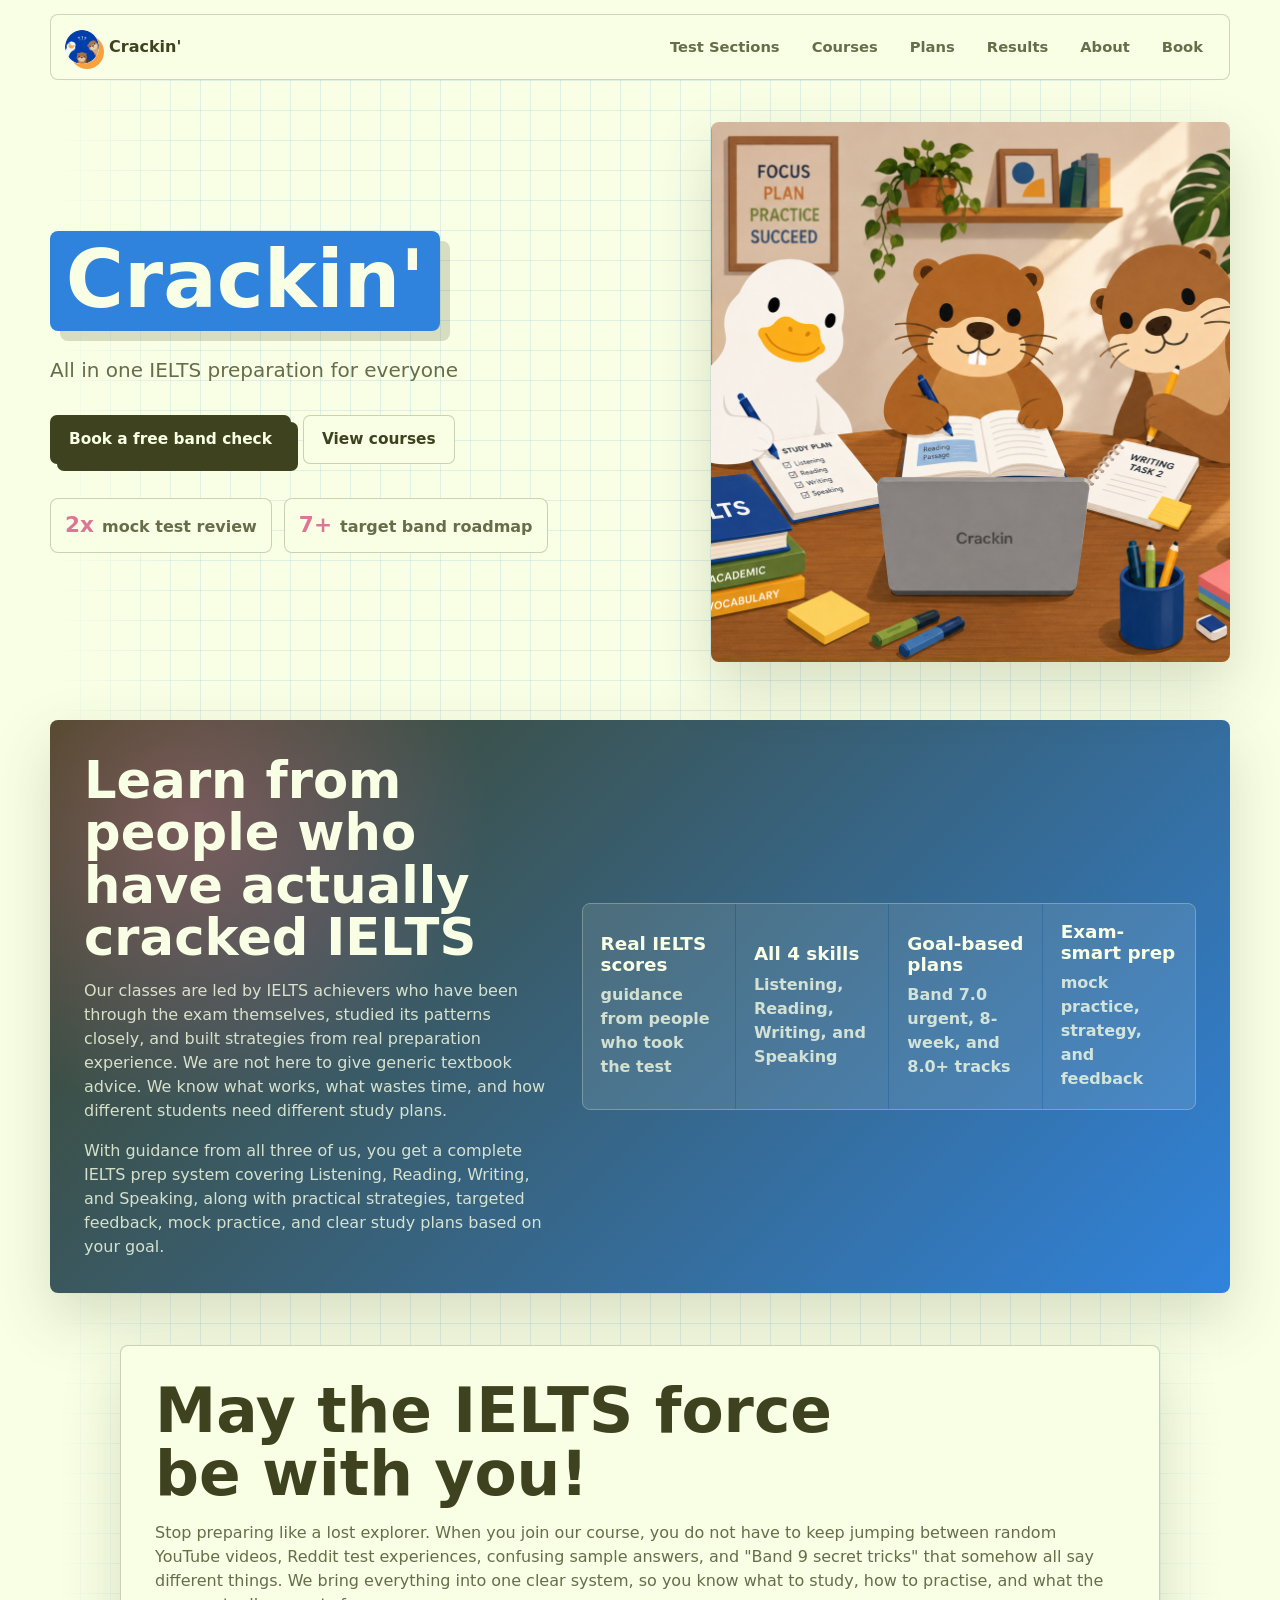
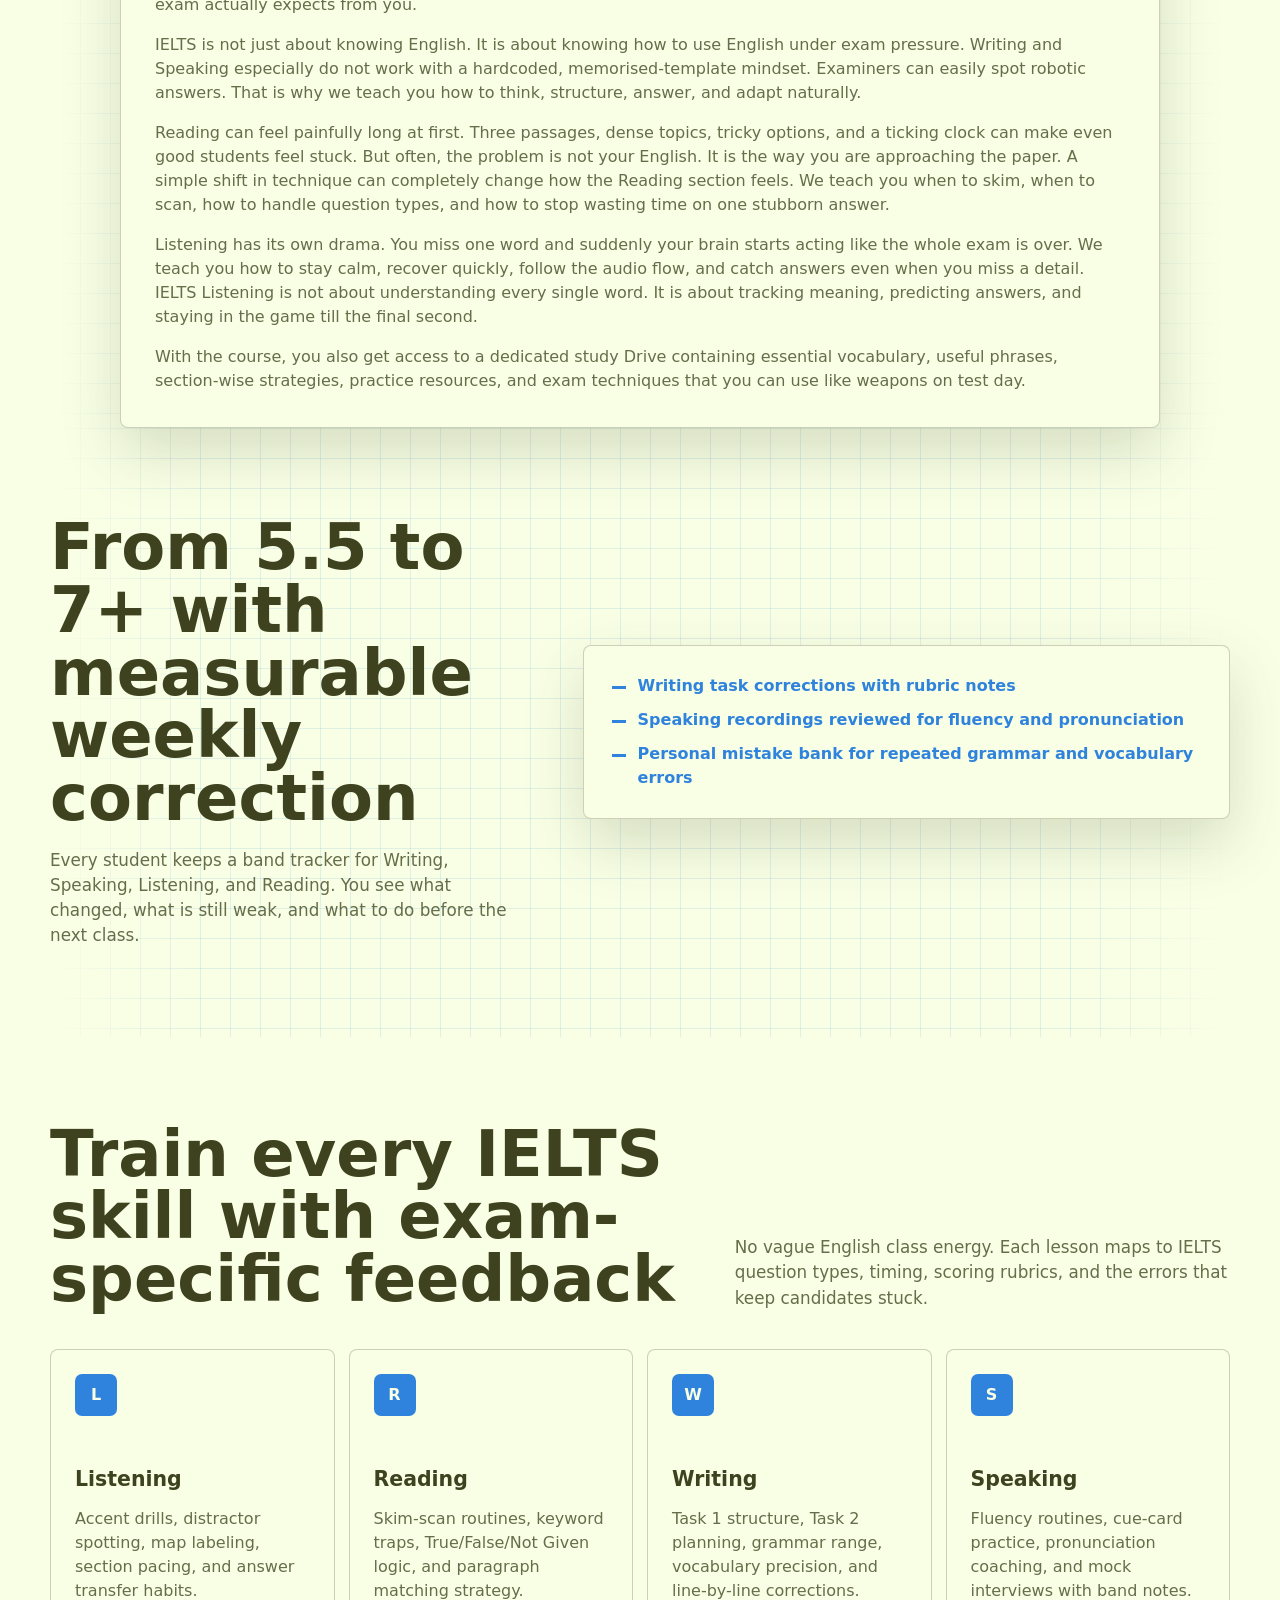
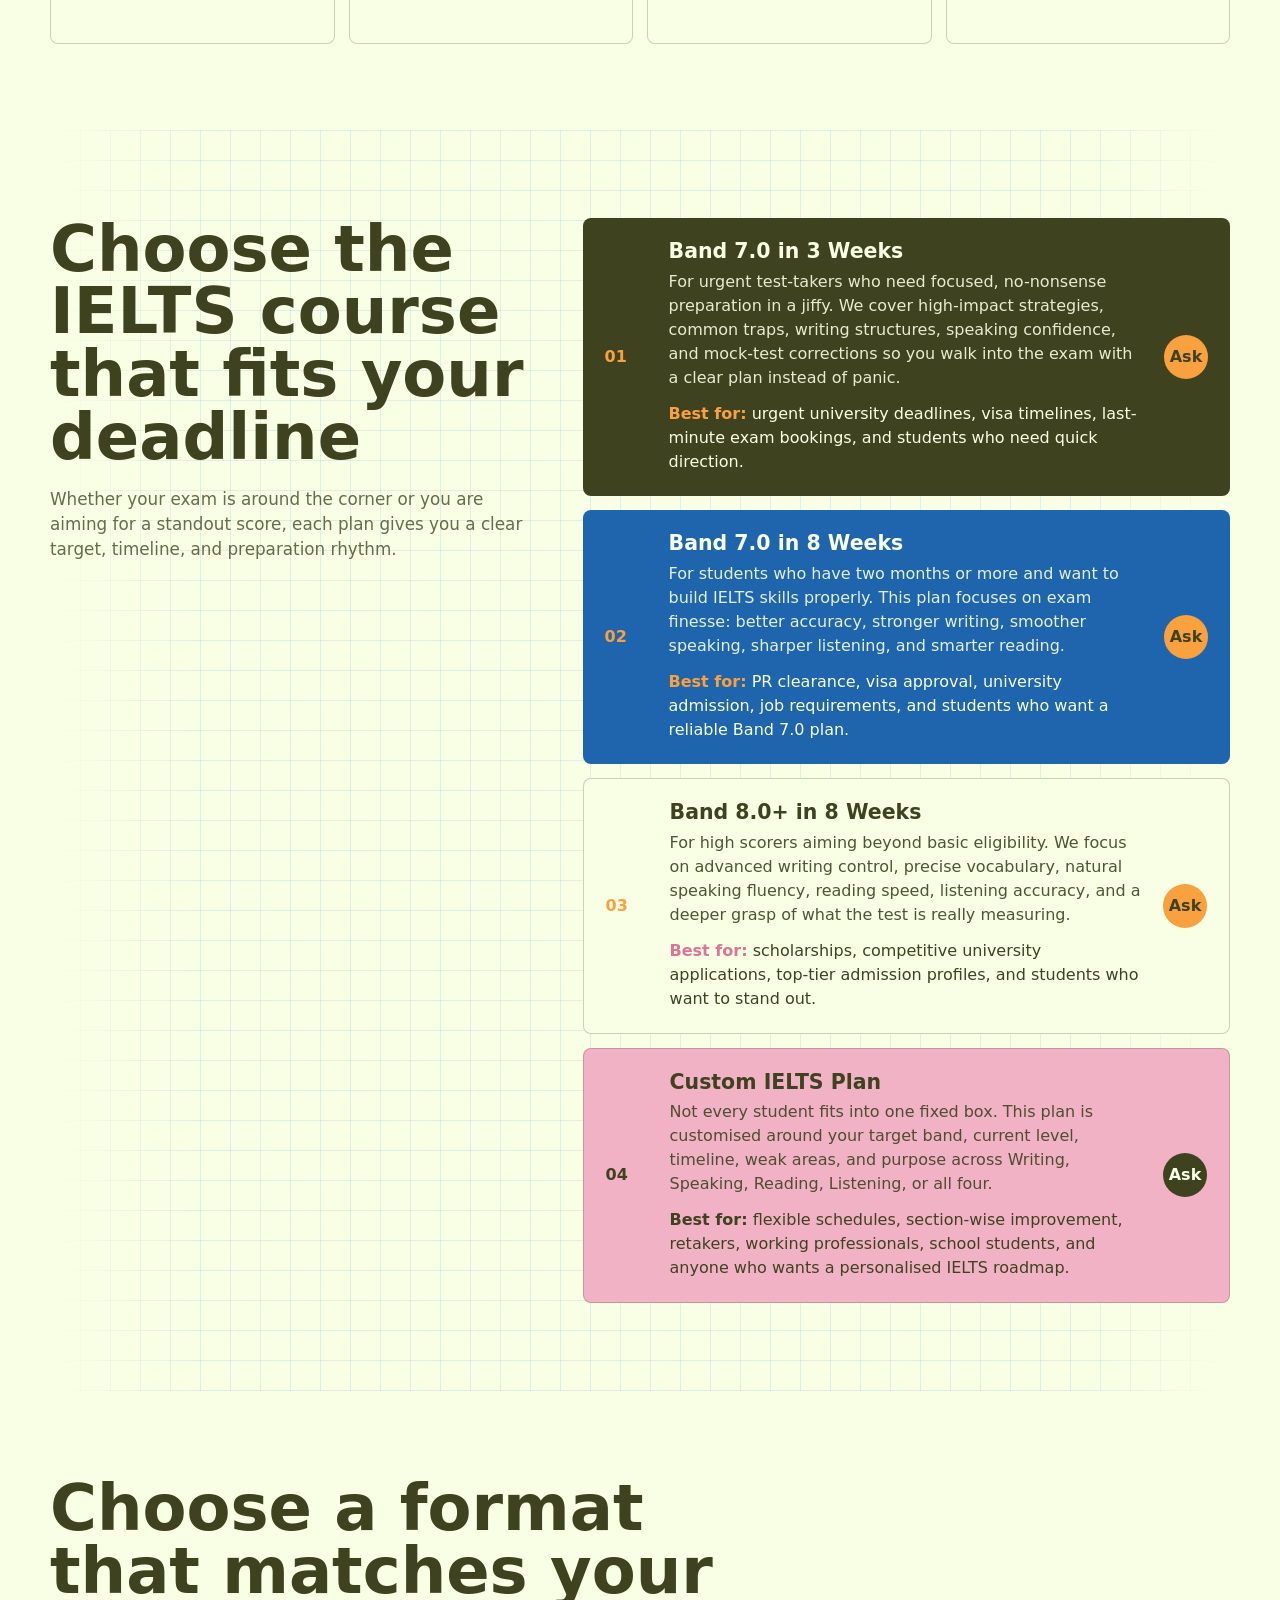
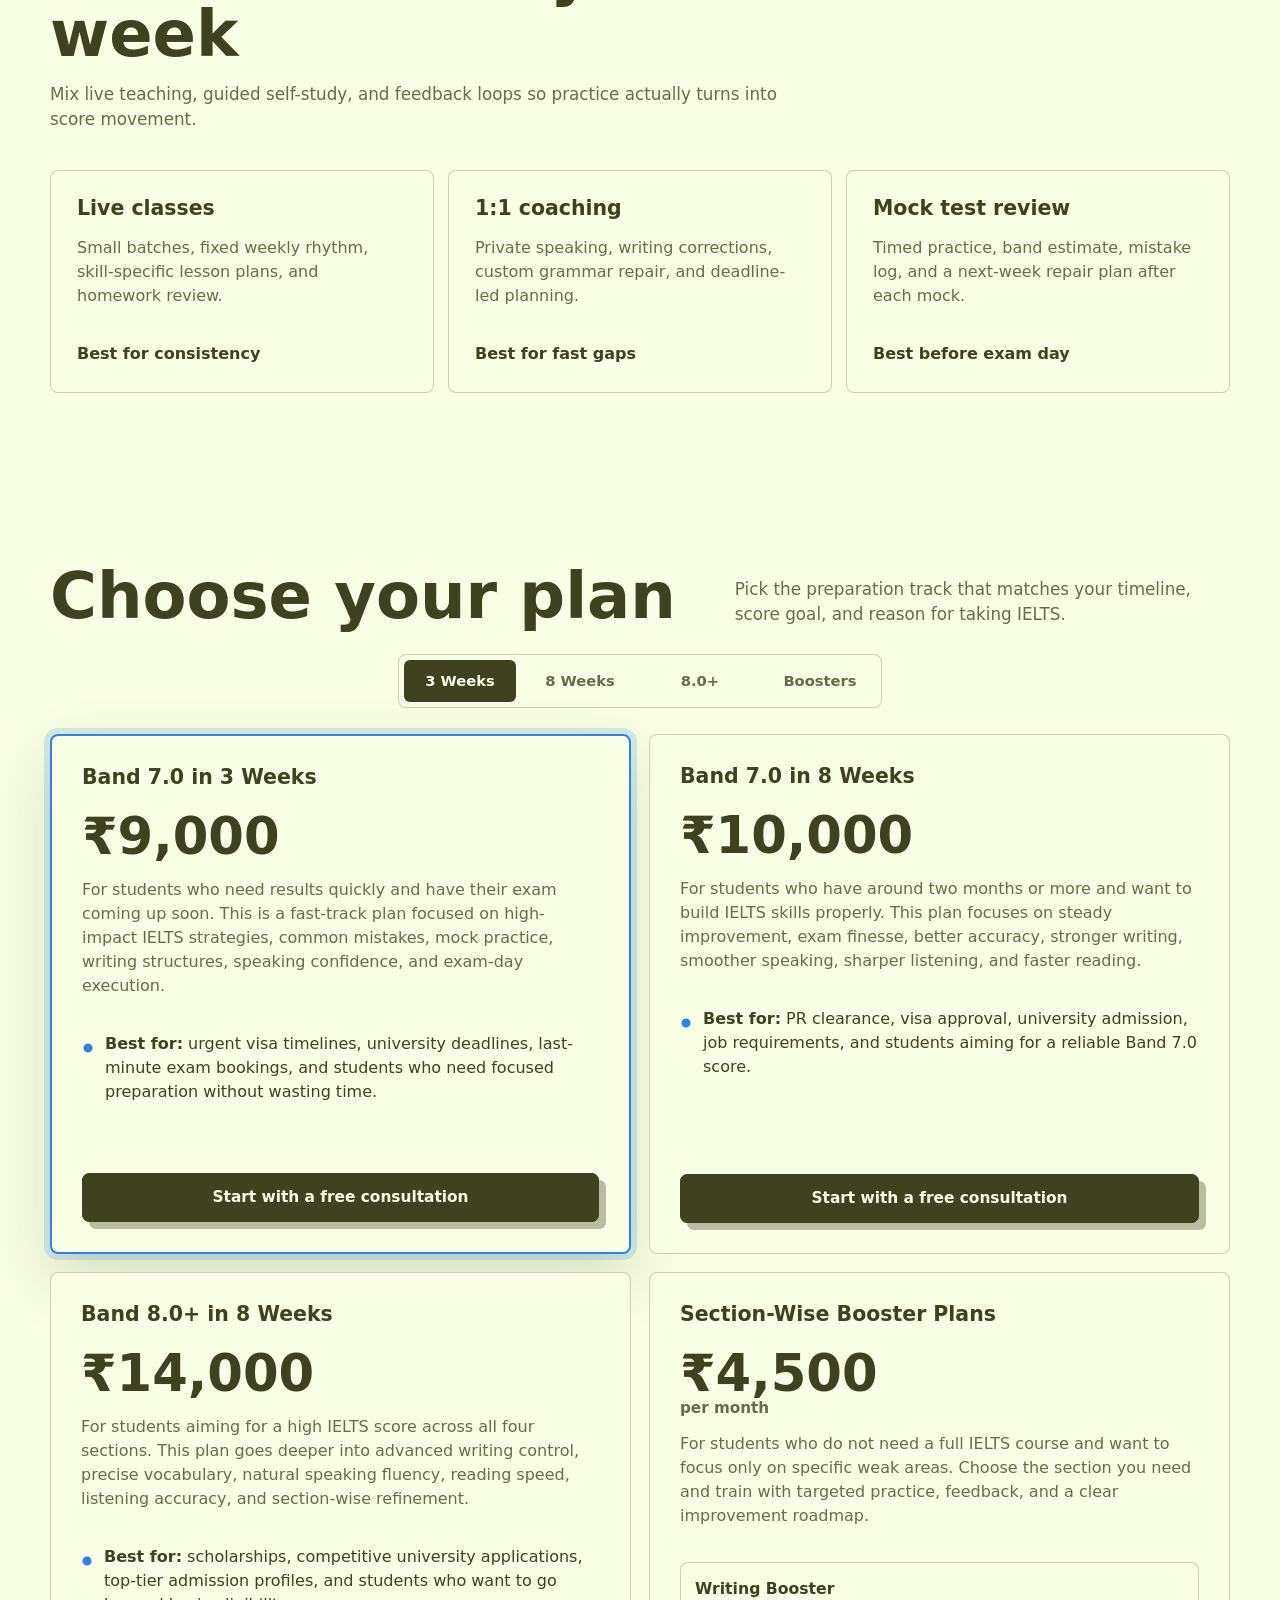
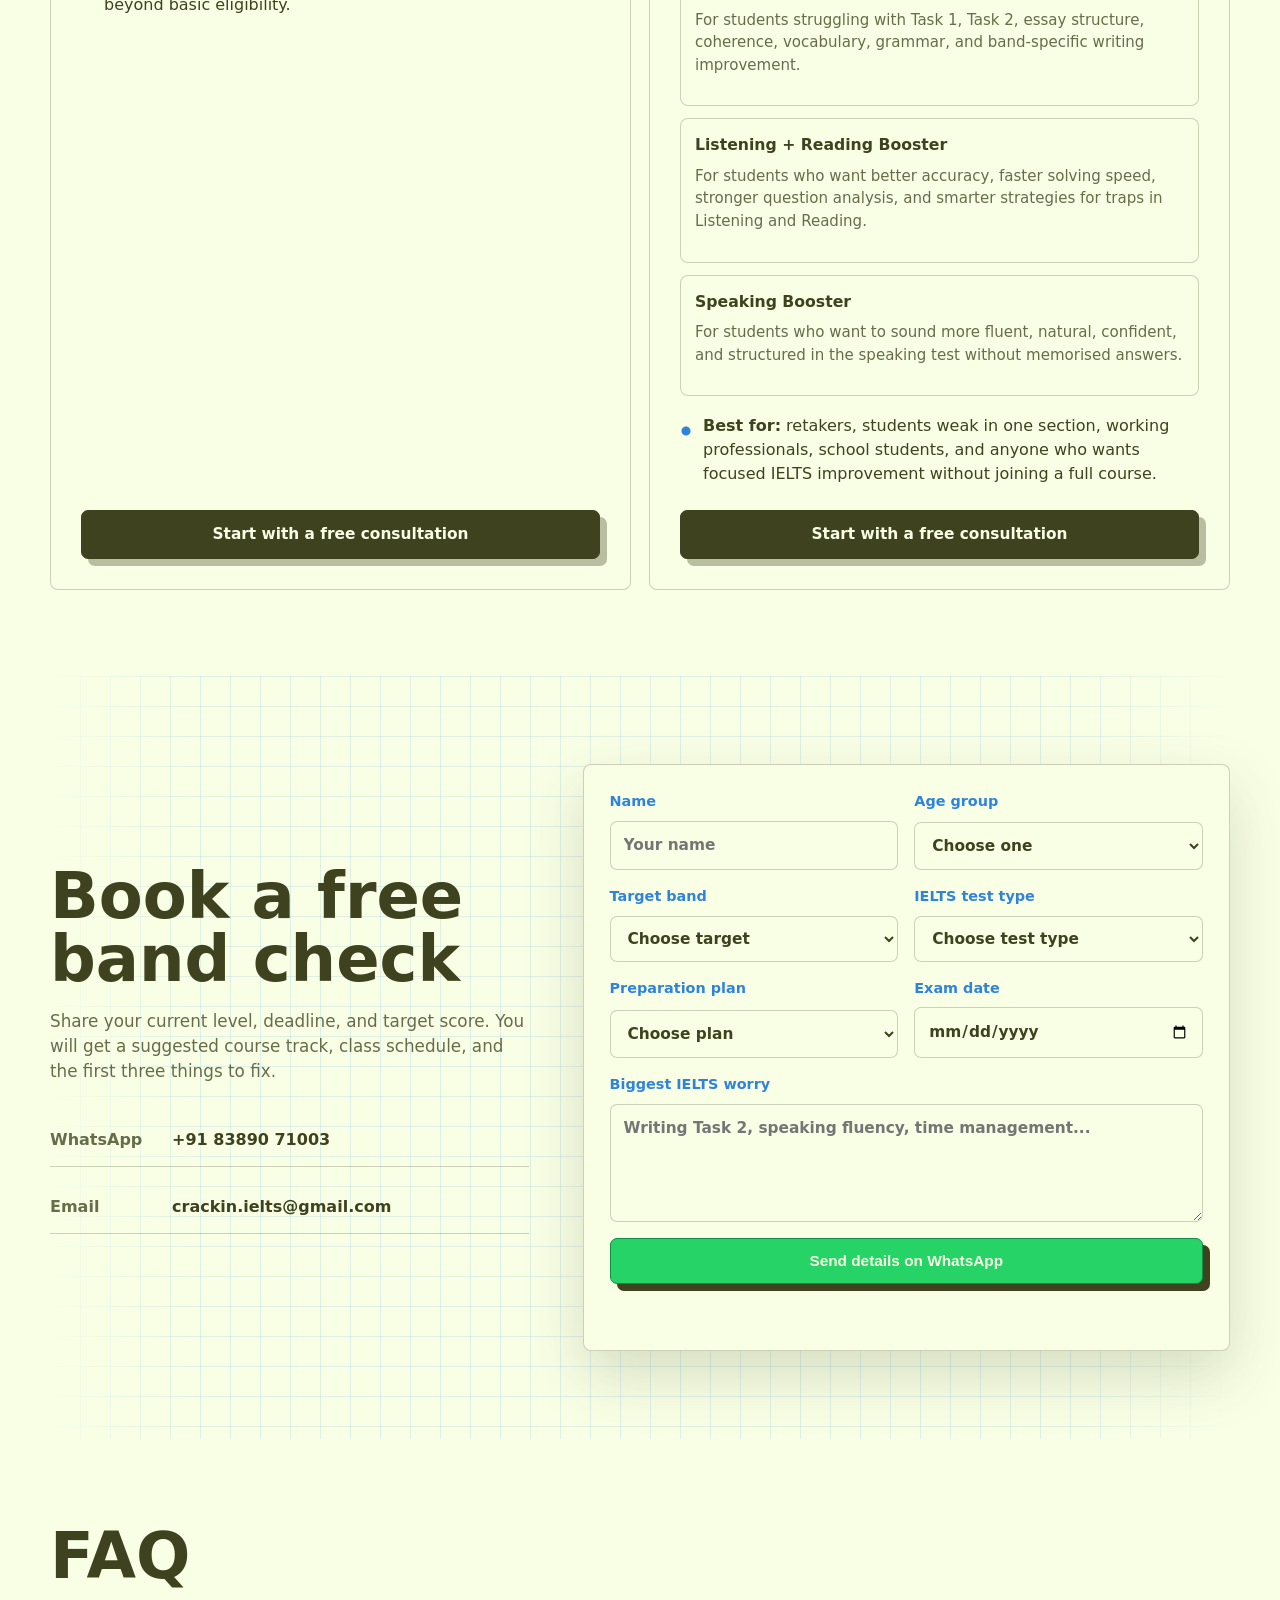
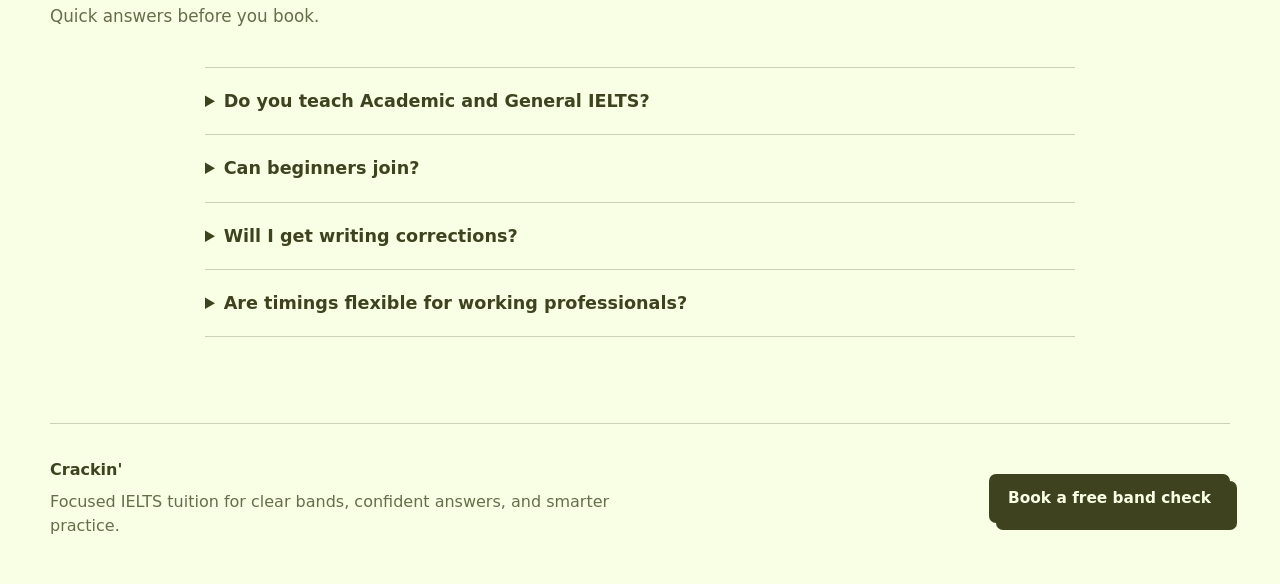
==== commit d06a9355: "Remove hero trial offer" ====
--- a/index.html
+++ b/index.html
@@ -8,7 +8,7 @@
       name="description"
       content="Crackin' offers all-in-one IELTS preparation, mock test reviews, live classes, and 1:1 coaching for students and professionals."
     />
-    <link rel="icon" type="image/png" href="assets/logo.png" />
+    <link rel="icon" type="image/png" href="assets/favicon.png" />
     <link rel="preload" href="assets/background.png" as="image" />
     <link rel="stylesheet" href="styles.css" />
   </head>
@@ -43,7 +43,6 @@
             <a class="button secondary" href="#paths">View courses</a>
           </div>
           <div class="score-strip" aria-label="Key programme outcomes">
-            <span class="trial-offer"><strong>₹1200</strong> try our live classes for a week</span>
             <span><strong>2x</strong> mock test review</span>
             <span><strong>7+</strong> target band roadmap</span>
           </div>
@@ -161,7 +160,7 @@
               <p>For urgent test-takers who need focused, no-nonsense preparation in a jiffy. We cover high-impact strategies, common traps, writing structures, speaking confidence, and mock-test corrections so you walk into the exam with a clear plan instead of panic.</p>
               <p class="best-for"><strong>Best for:</strong> urgent university deadlines, visa timelines, last-minute exam bookings, and students who need quick direction.</p>
             </div>
-            <a href="#consult" aria-label="Ask about Band 7.0 in 3 Weeks">Ask</a>
+            <a href="#plans" data-plan-link="three-week" aria-label="Ask about Band 7.0 in 3 Weeks">Ask</a>
           </article>
           <article class="path-row" role="listitem">
             <span>02</span>
@@ -170,7 +169,7 @@
               <p>For students who have two months or more and want to build IELTS skills properly. This plan focuses on exam finesse: better accuracy, stronger writing, smoother speaking, sharper listening, and smarter reading.</p>
               <p class="best-for"><strong>Best for:</strong> PR clearance, visa approval, university admission, job requirements, and students who want a reliable Band 7.0 plan.</p>
             </div>
-            <a href="#consult" aria-label="Ask about Band 7.0 in 8 Weeks">Ask</a>
+            <a href="#plans" data-plan-link="eight-week" aria-label="Ask about Band 7.0 in 8 Weeks">Ask</a>
           </article>
           <article class="path-row" role="listitem">
             <span>03</span>
@@ -179,7 +178,7 @@
               <p>For high scorers aiming beyond basic eligibility. We focus on advanced writing control, precise vocabulary, natural speaking fluency, reading speed, listening accuracy, and a deeper grasp of what the test is really measuring.</p>
               <p class="best-for"><strong>Best for:</strong> scholarships, competitive university applications, top-tier admission profiles, and students who want to stand out.</p>
             </div>
-            <a href="#consult" aria-label="Ask about Band 8.0+ in 8 Weeks">Ask</a>
+            <a href="#plans" data-plan-link="eight-plus" aria-label="Ask about Band 8.0+ in 8 Weeks">Ask</a>
           </article>
           <article class="path-row" role="listitem">
             <span>04</span>
@@ -188,7 +187,7 @@
               <p>Not every student fits into one fixed box. This plan is customised around your target band, current level, timeline, weak areas, and purpose across Writing, Speaking, Reading, Listening, or all four.</p>
               <p class="best-for"><strong>Best for:</strong> flexible schedules, section-wise improvement, retakers, working professionals, school students, and anyone who wants a personalised IELTS roadmap.</p>
             </div>
-            <a href="#consult" aria-label="Ask about Custom IELTS Plan">Ask</a>
+            <a href="#plans" data-plan-link="boosters" aria-label="Ask about Custom IELTS Plan">Ask</a>
           </article>
         </div>
       </section>
--- a/styles.css
+++ b/styles.css
@@ -300,10 +300,6 @@
   font-weight: 740;
 }
 
-.score-strip .trial-offer {
-  flex: 1 1 300px;
-}
-
 .score-strip strong {
   color: var(--coral);
   font-size: 1.35rem;
@@ -1160,10 +1156,6 @@
     gap: 8px;
   }
 
-  .score-strip .trial-offer {
-    grid-column: 1 / -1;
-  }
-
   .score-strip span {
     align-items: flex-start;
     min-height: 86px;
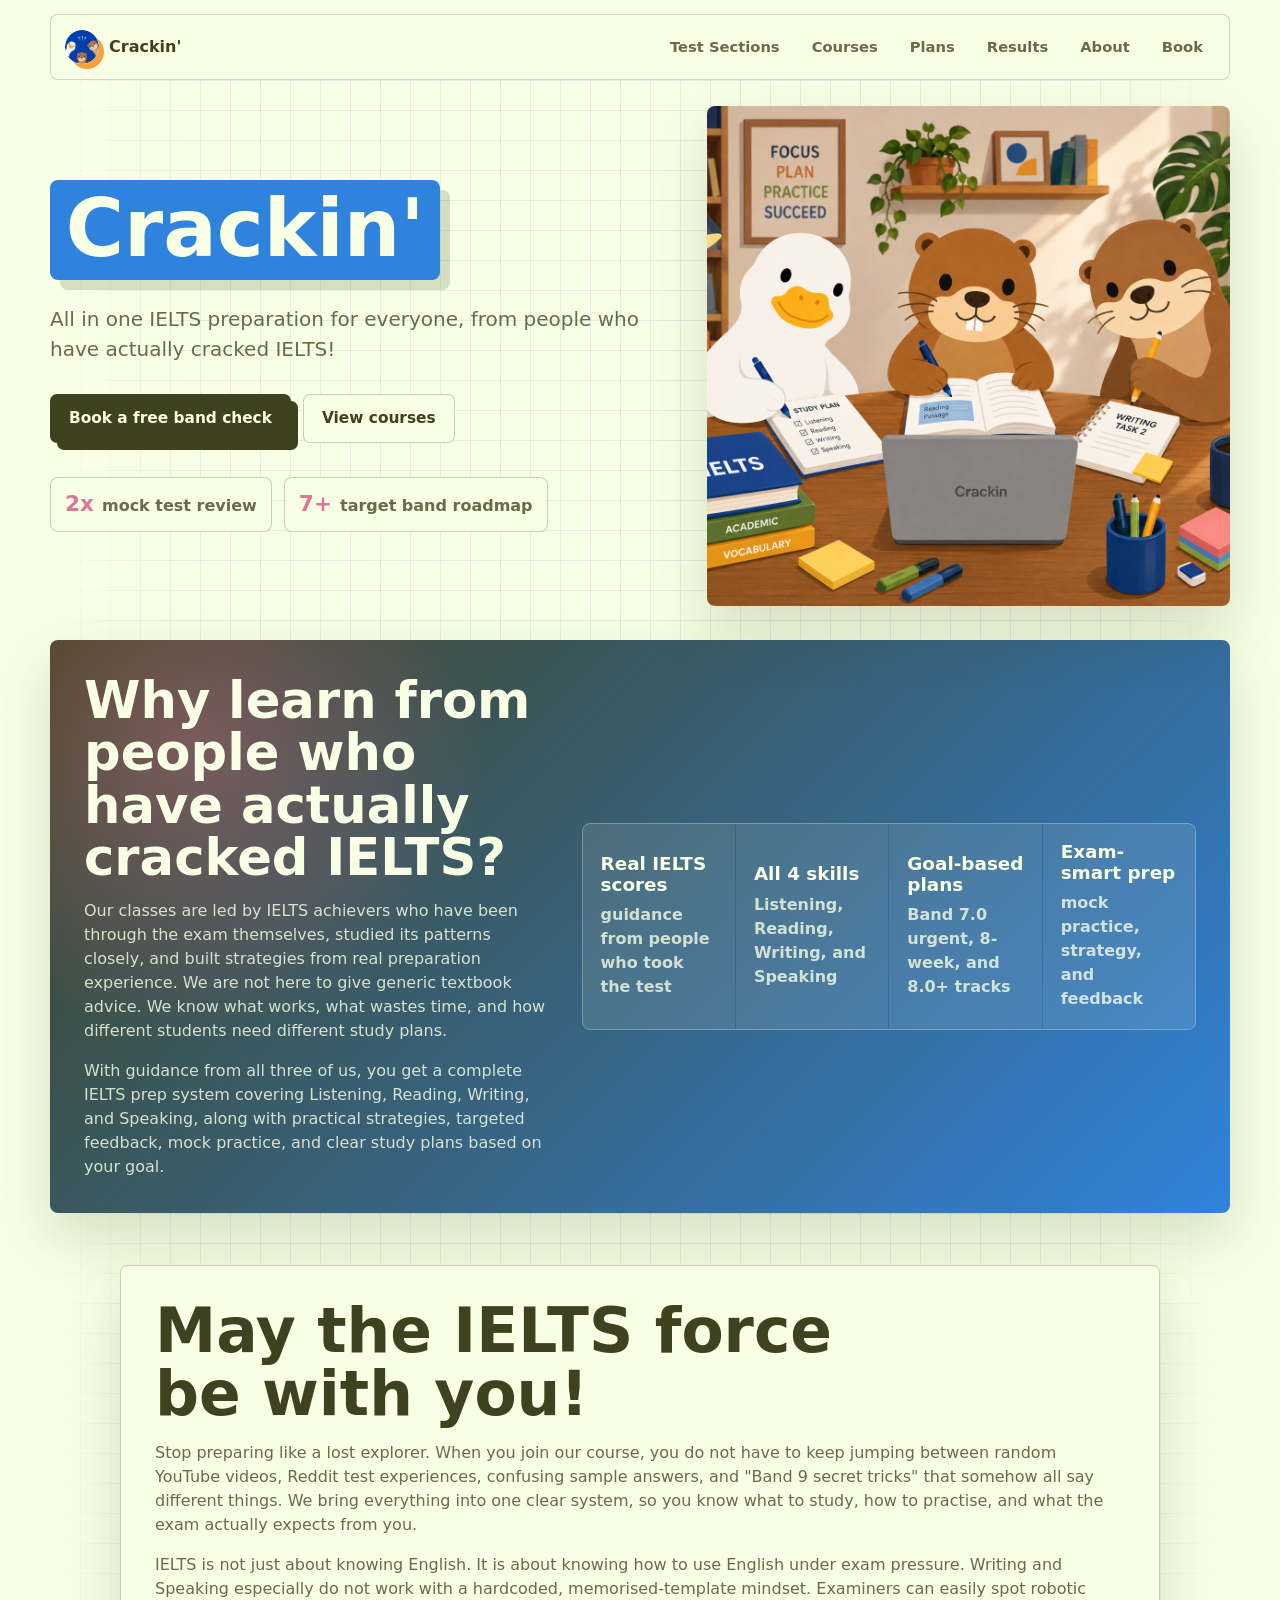
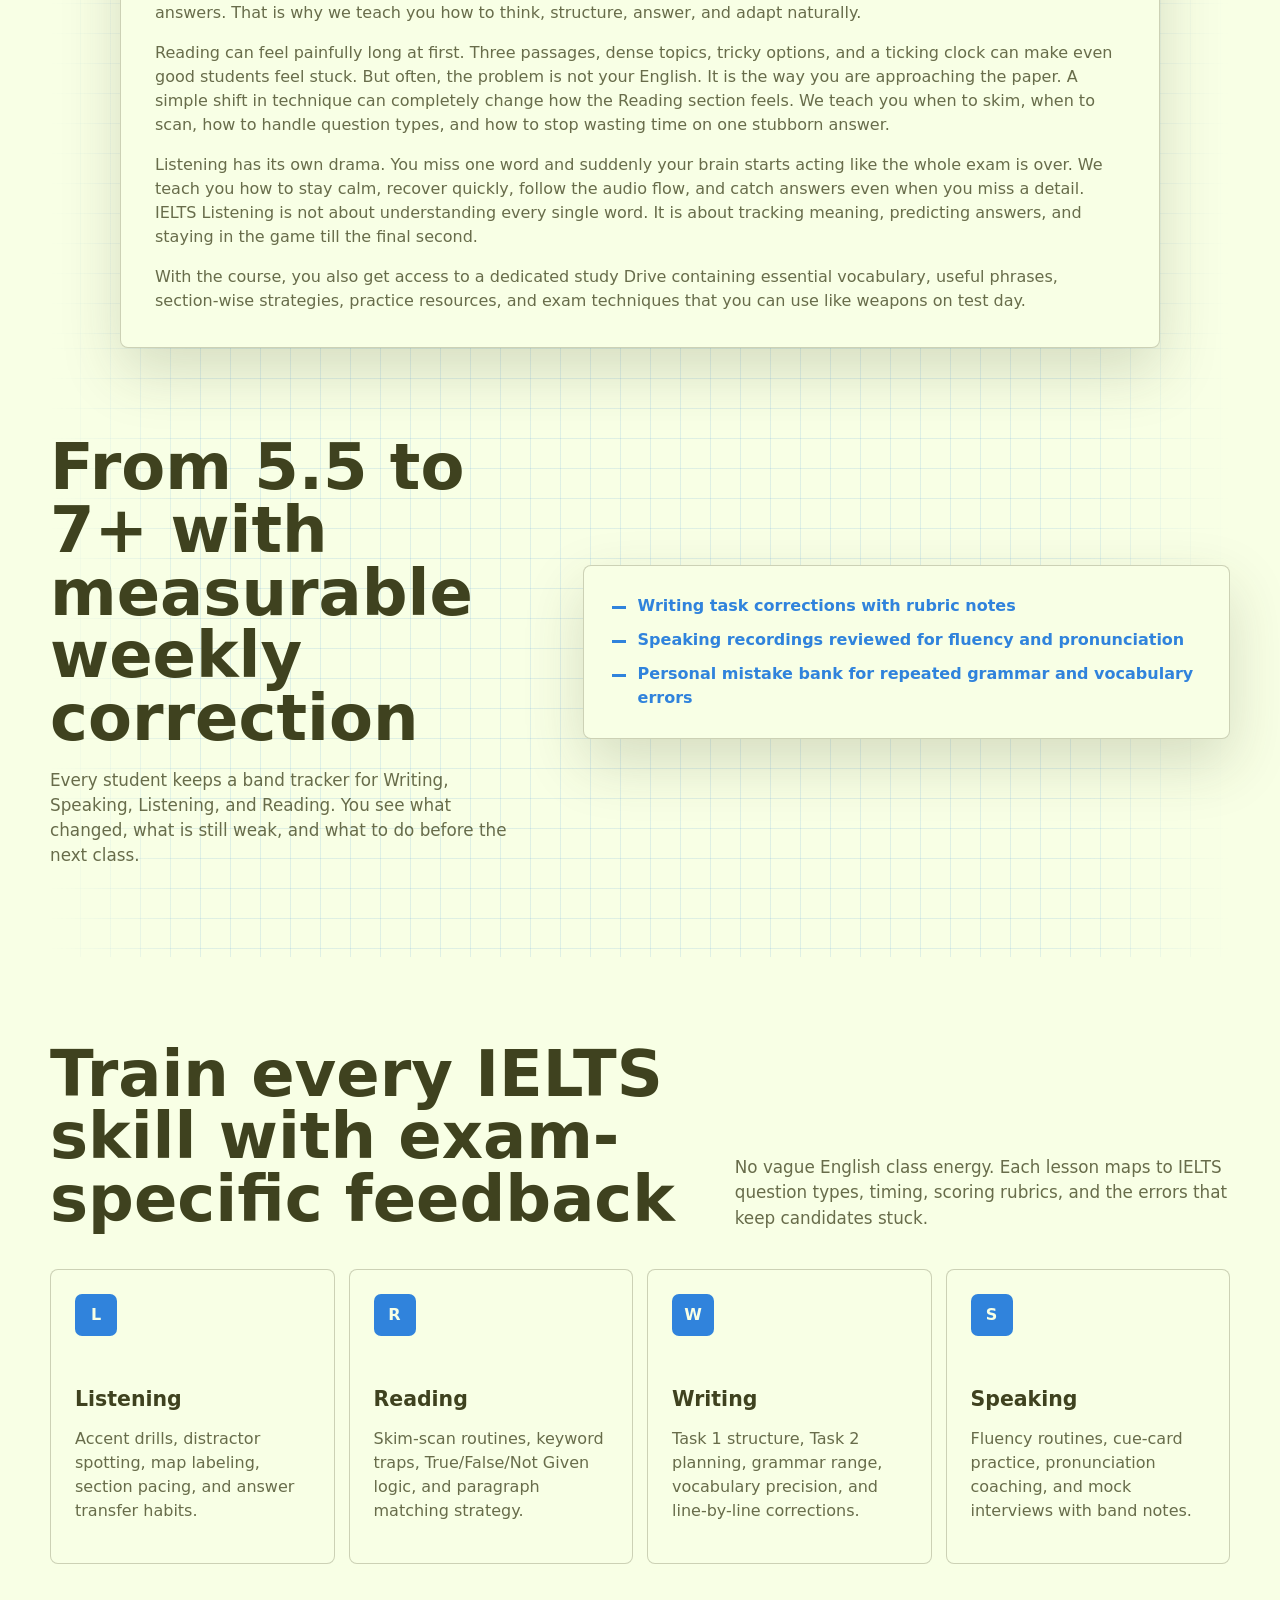
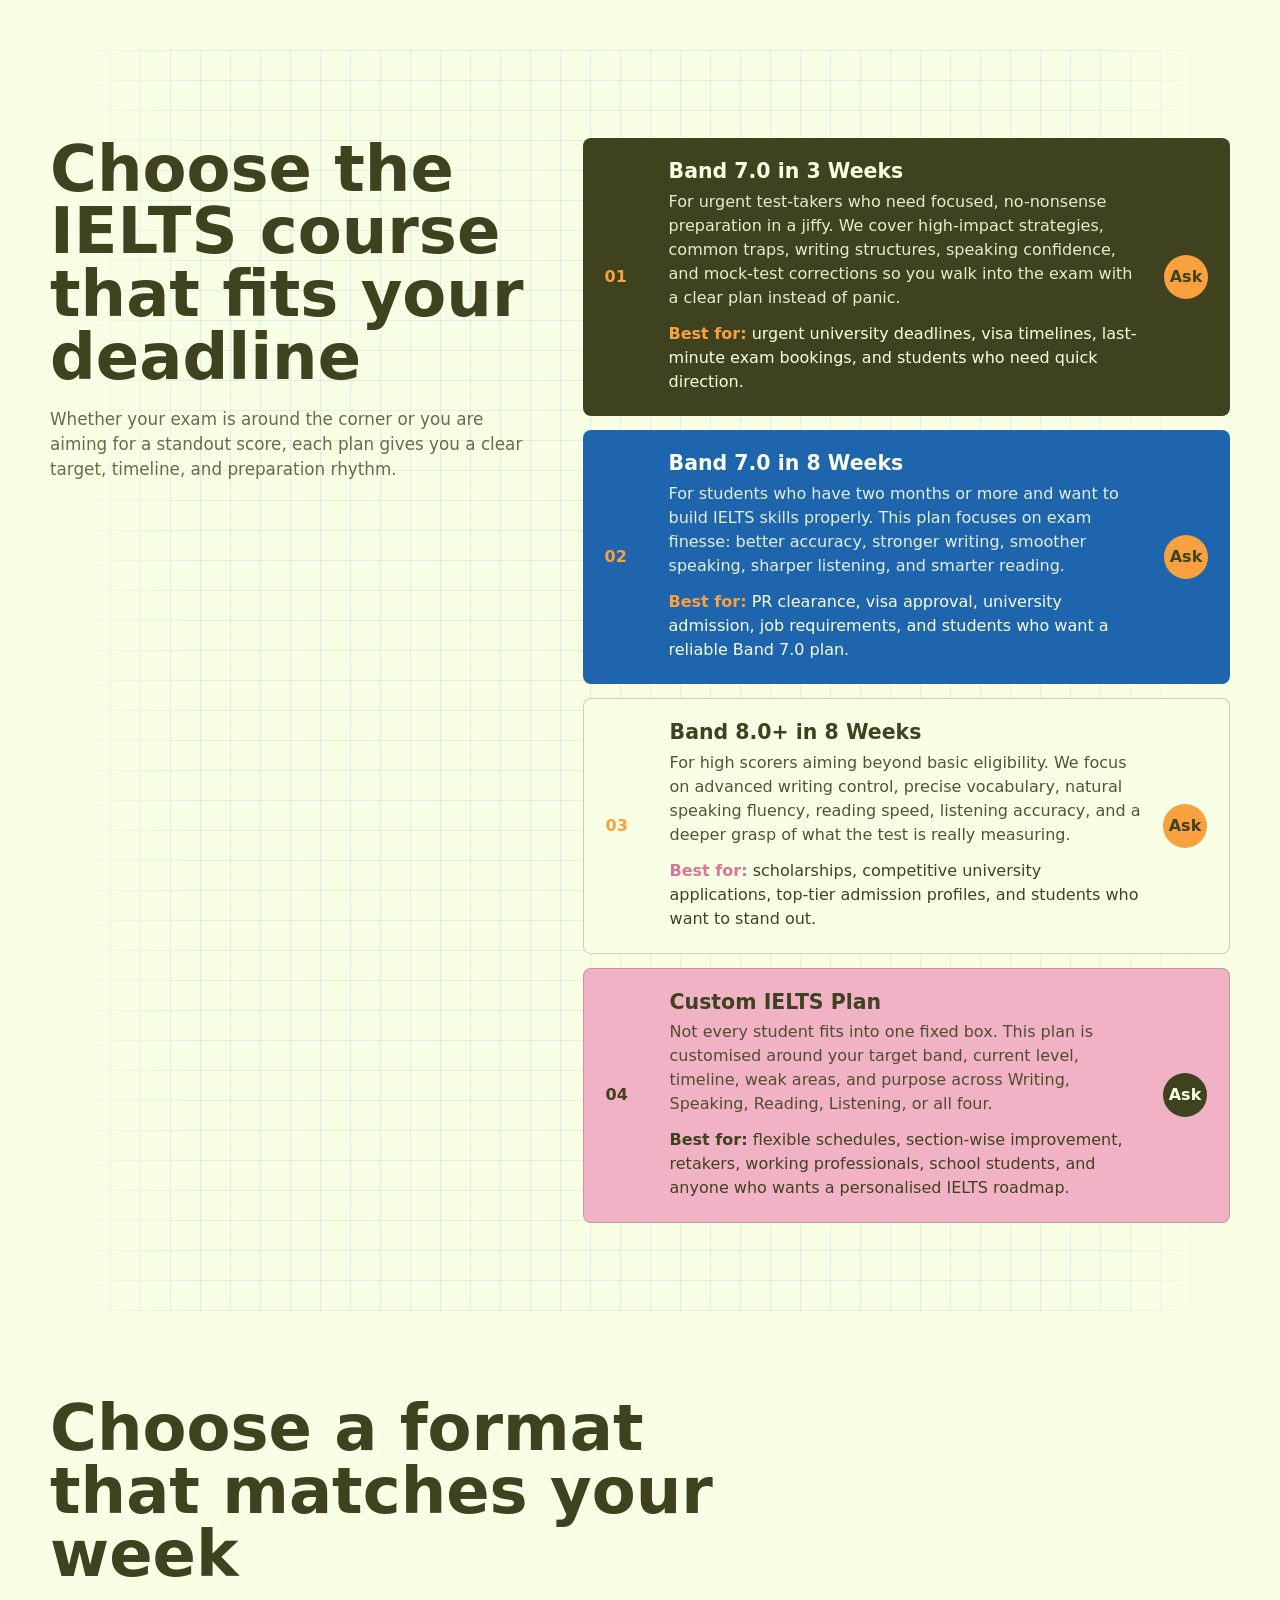
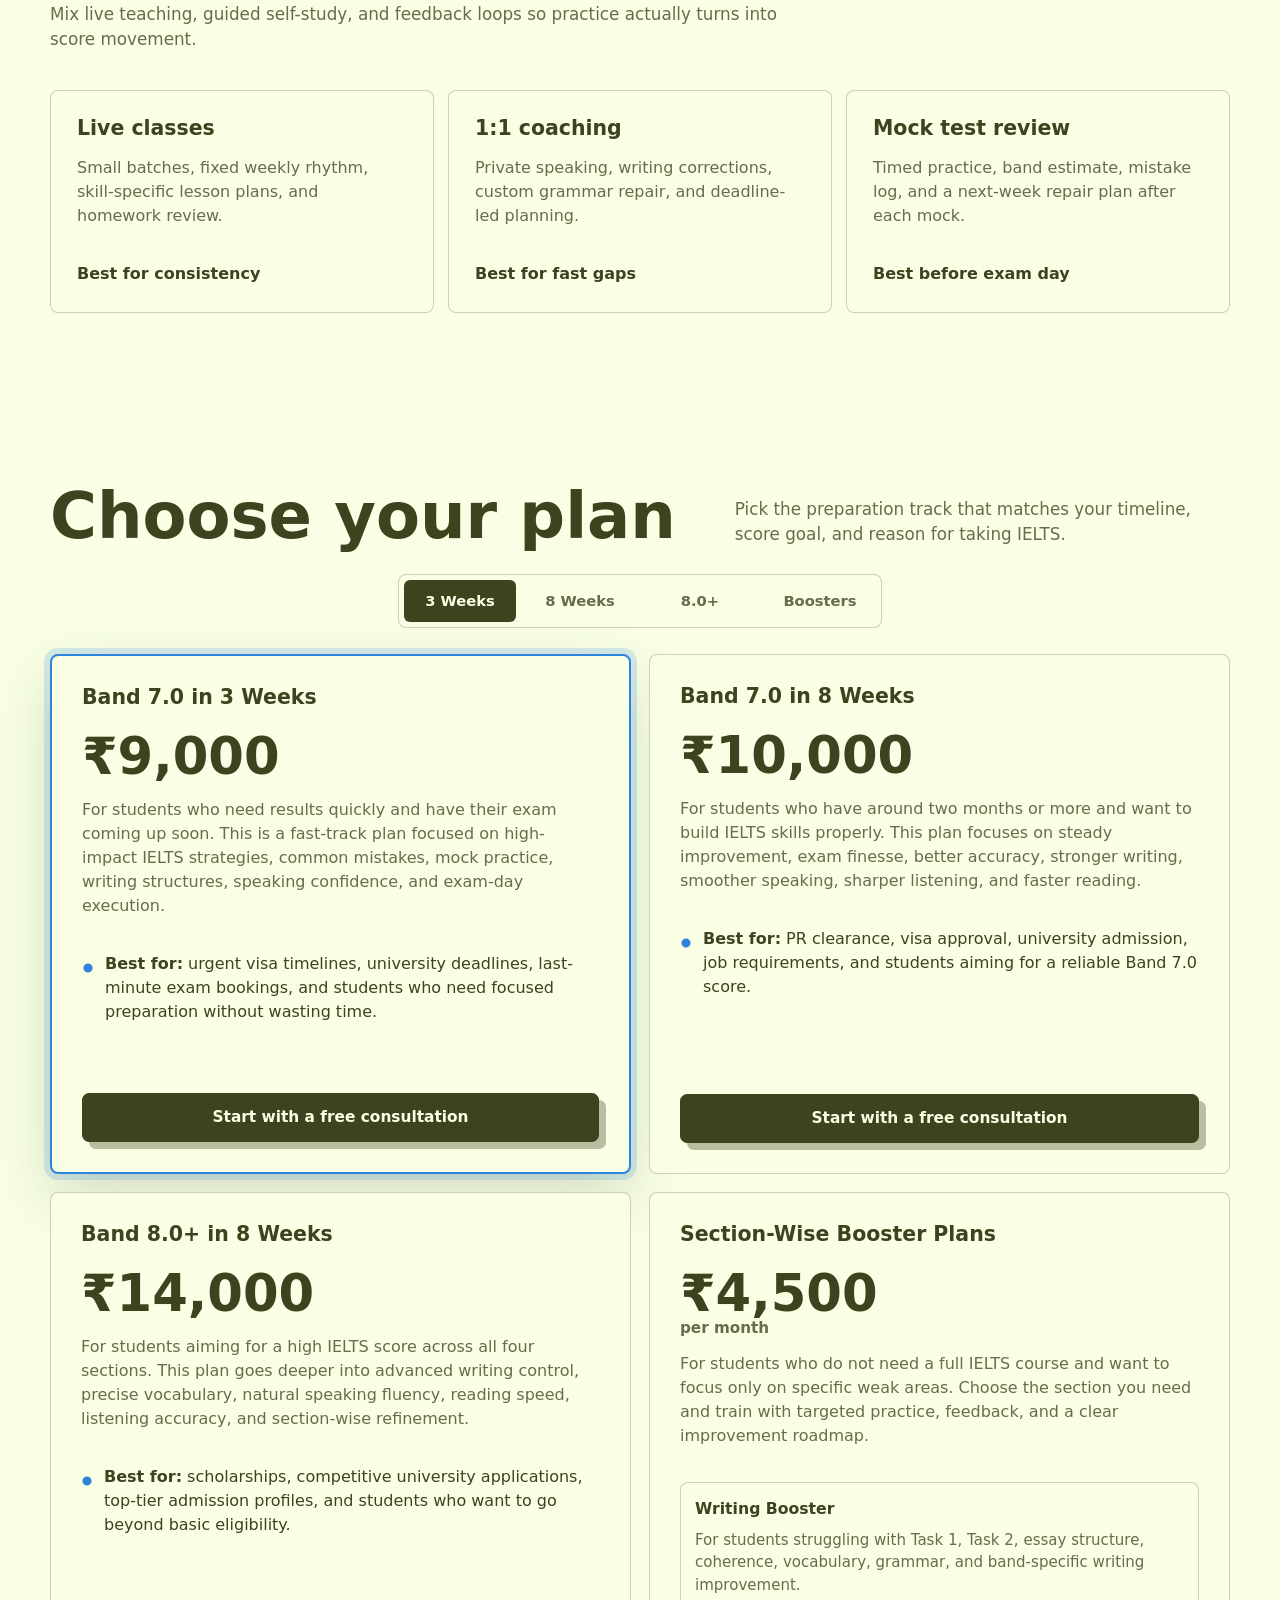
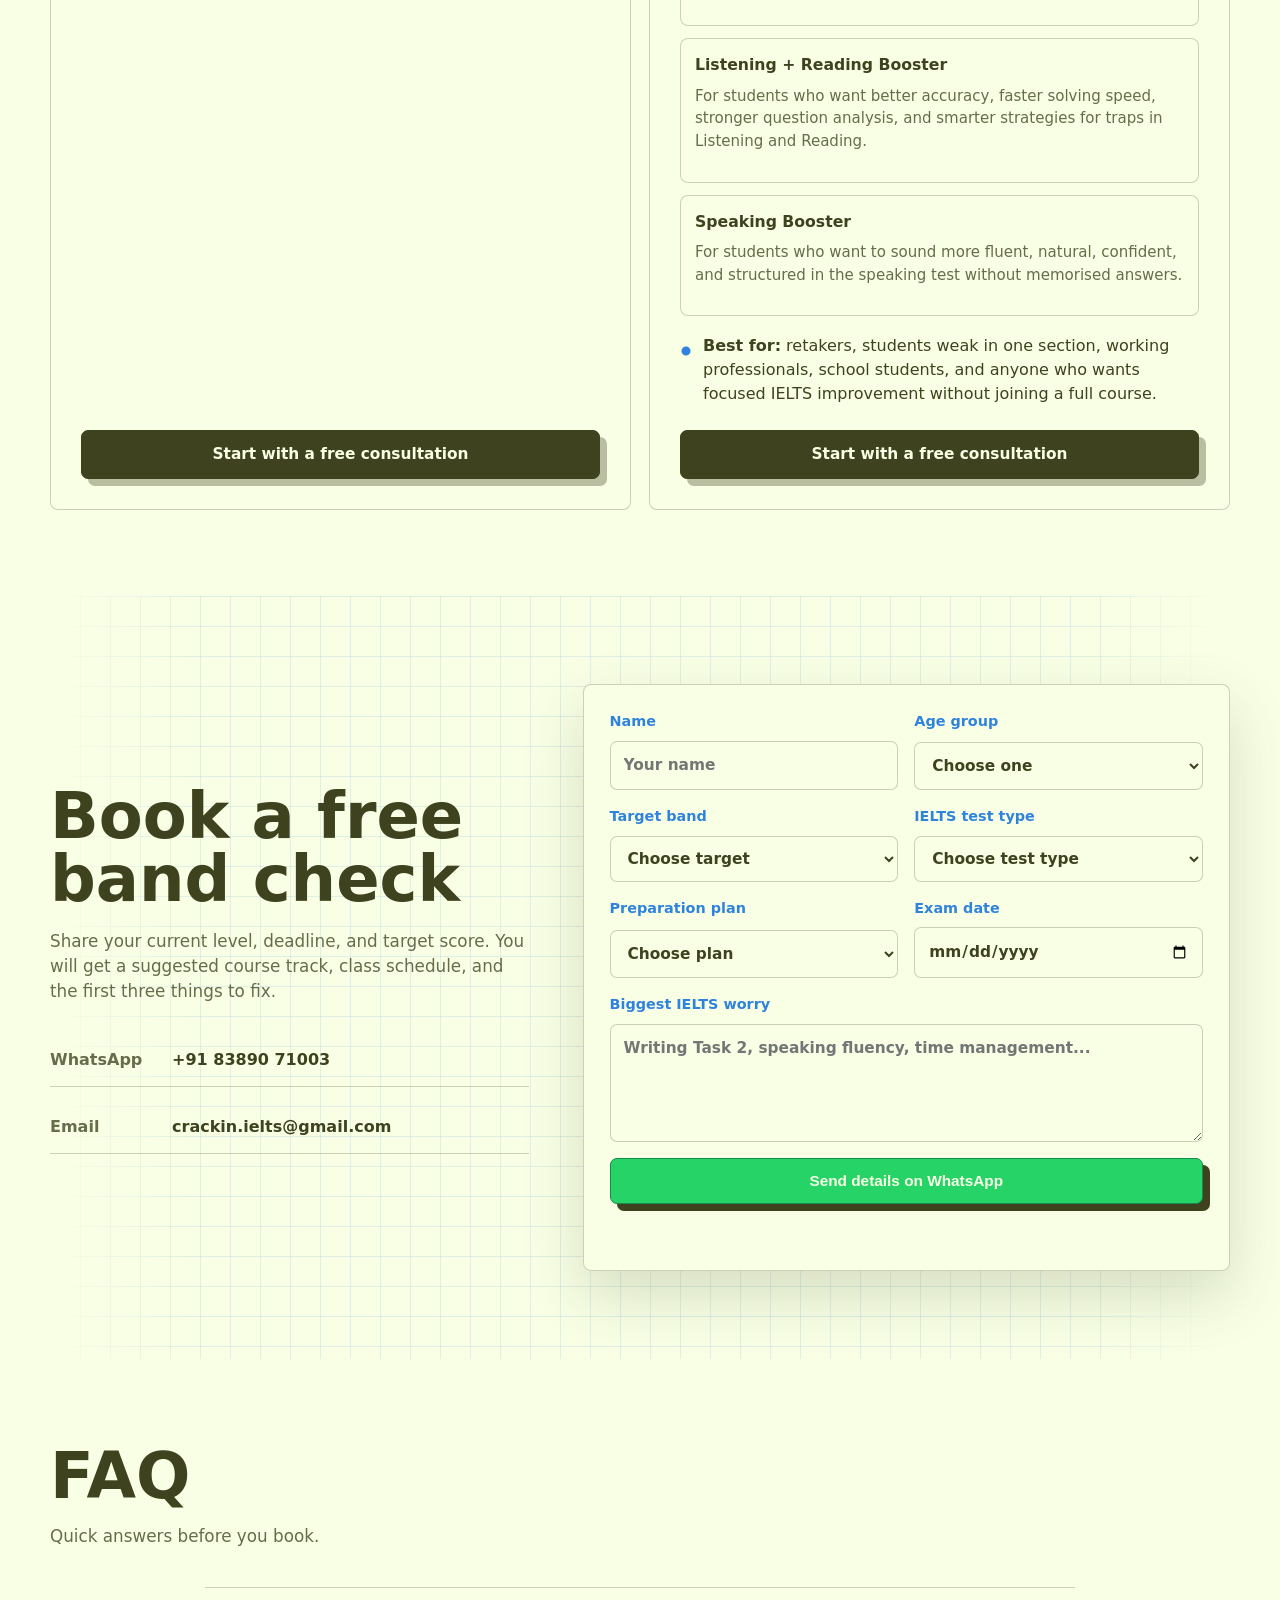
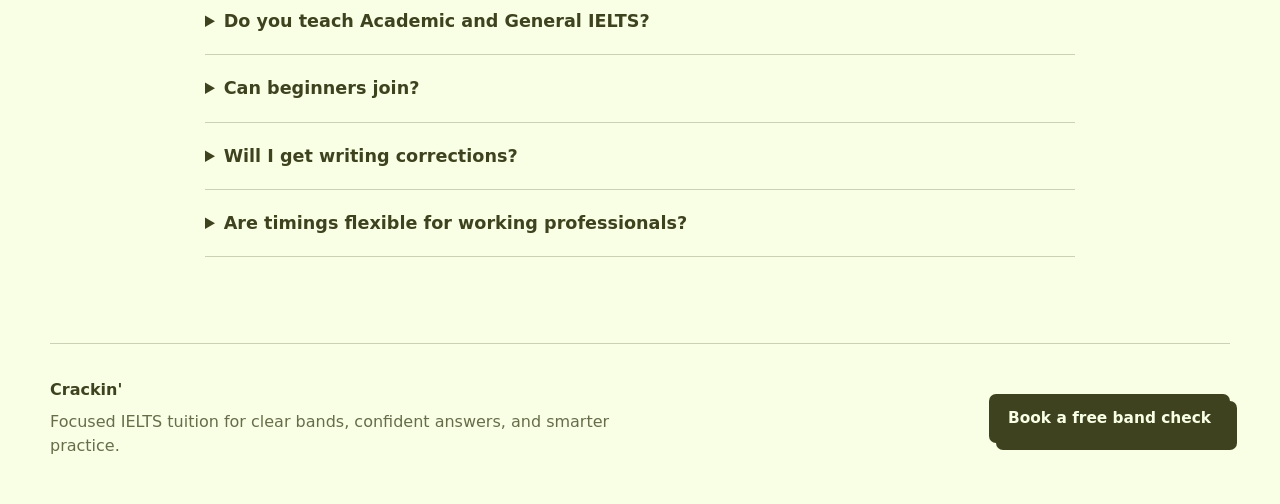
==== commit f1eab14f: "Tighten hero intro copy" ====
--- a/index.html
+++ b/index.html
@@ -37,7 +37,7 @@
       <section class="hero section-band">
         <div class="hero-copy">
           <h1>Crackin'</h1>
-          <p>All in one IELTS preparation for everyone</p>
+          <p>All in one IELTS preparation for everyone, from people who have actually cracked IELTS!</p>
           <div class="hero-actions">
             <a class="button primary" href="#consult">Book a free band check</a>
             <a class="button secondary" href="#paths">View courses</a>
@@ -54,7 +54,7 @@
 
       <section class="tutors">
         <div>
-          <h2>Learn from people who have actually cracked IELTS</h2>
+          <h2>Why learn from people who have actually cracked IELTS?</h2>
           <p>
             Our classes are led by IELTS achievers who have been through the exam themselves,
             studied its patterns closely, and built strategies from real preparation experience.
--- a/styles.css
+++ b/styles.css
@@ -152,9 +152,9 @@
   display: grid;
   grid-template-columns: minmax(0, 1.08fr) minmax(420px, 0.92fr);
   align-items: center;
-  gap: 52px;
-  min-height: 640px;
-  padding: 34px 0 50px;
+  gap: 44px;
+  min-height: 560px;
+  padding: 24px 0 32px;
 }
 
 .hero h1,
@@ -229,7 +229,7 @@
 }
 
 .hero-copy p {
-  max-width: 610px;
+  max-width: 720px;
   margin: 24px 0 0;
   color: var(--muted);
   font-size: clamp(1.02rem, 1.7vw, 1.25rem);
@@ -307,12 +307,12 @@
 
 .hero-media {
   position: relative;
-  min-height: 540px;
+  min-height: 500px;
 }
 
 .hero-media img {
   width: 100%;
-  height: 540px;
+  height: 500px;
   object-fit: cover;
   border-radius: var(--radius);
   box-shadow: var(--shadow);
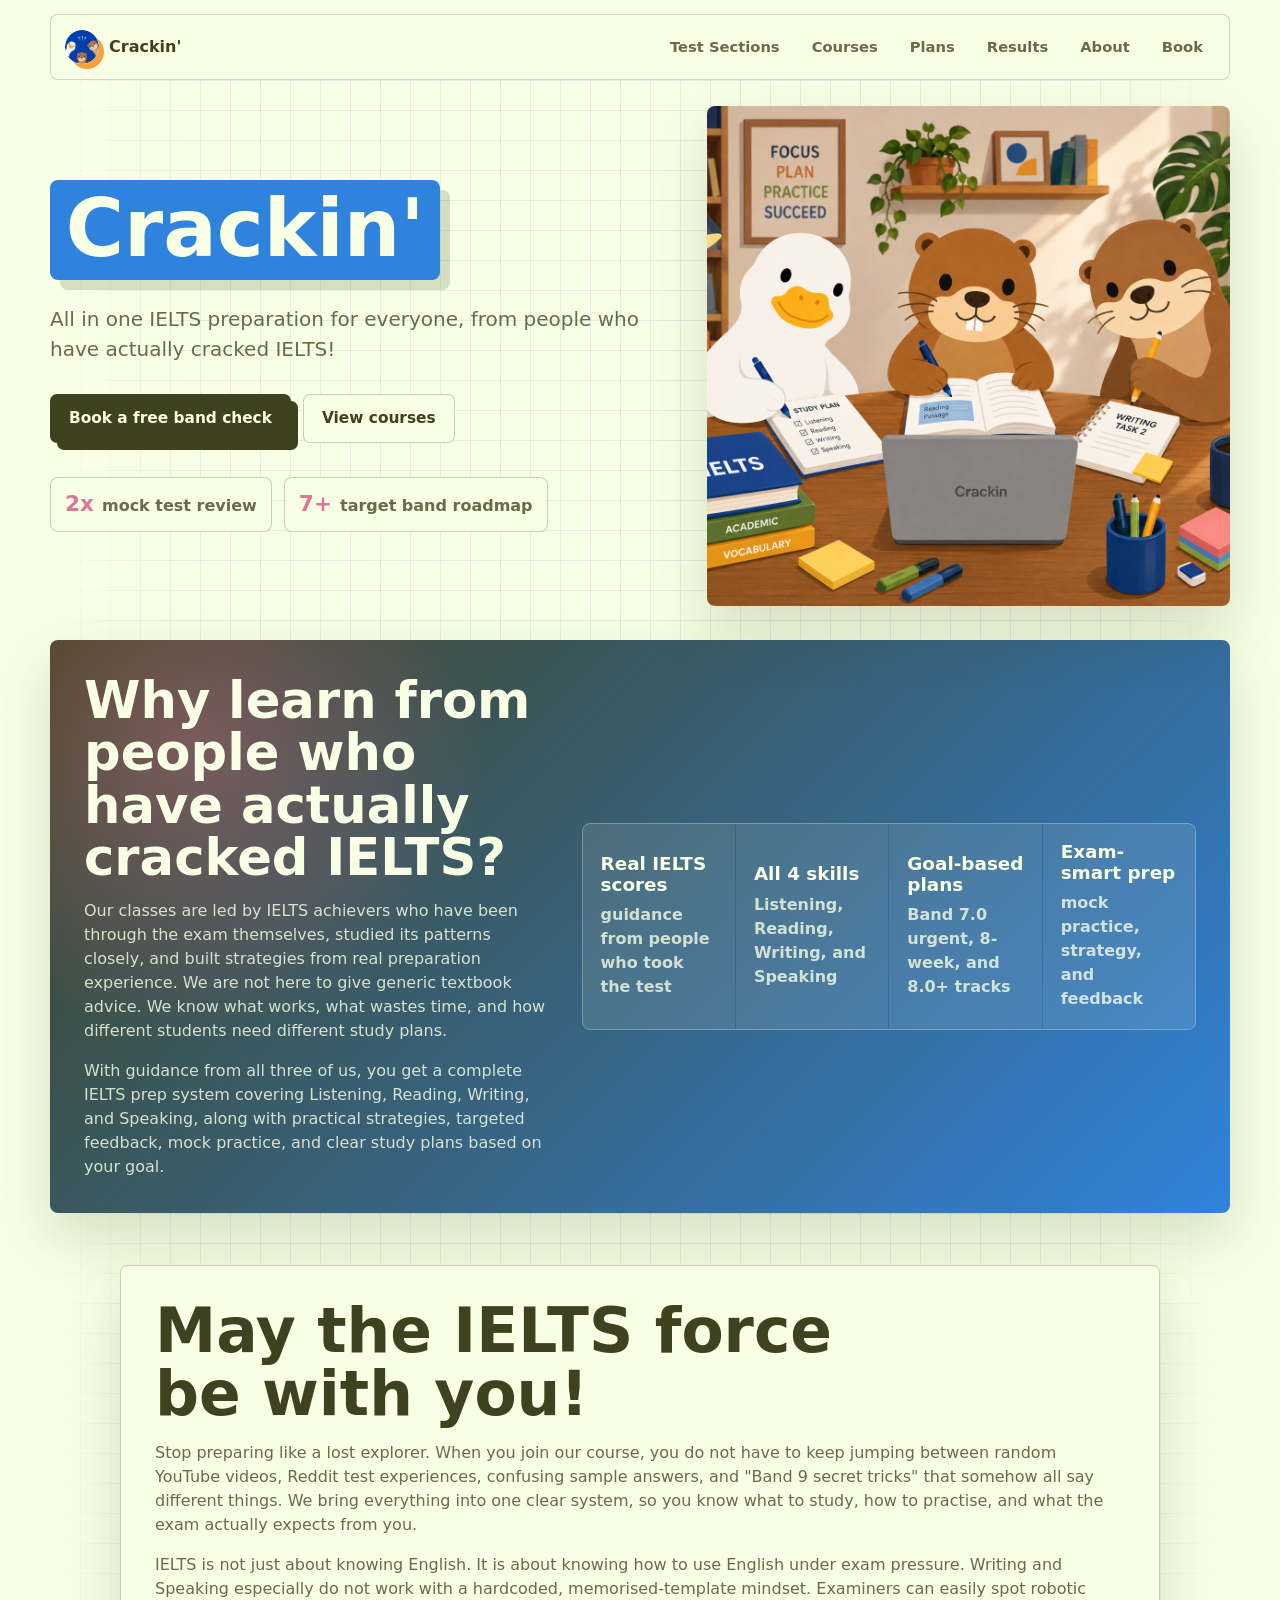
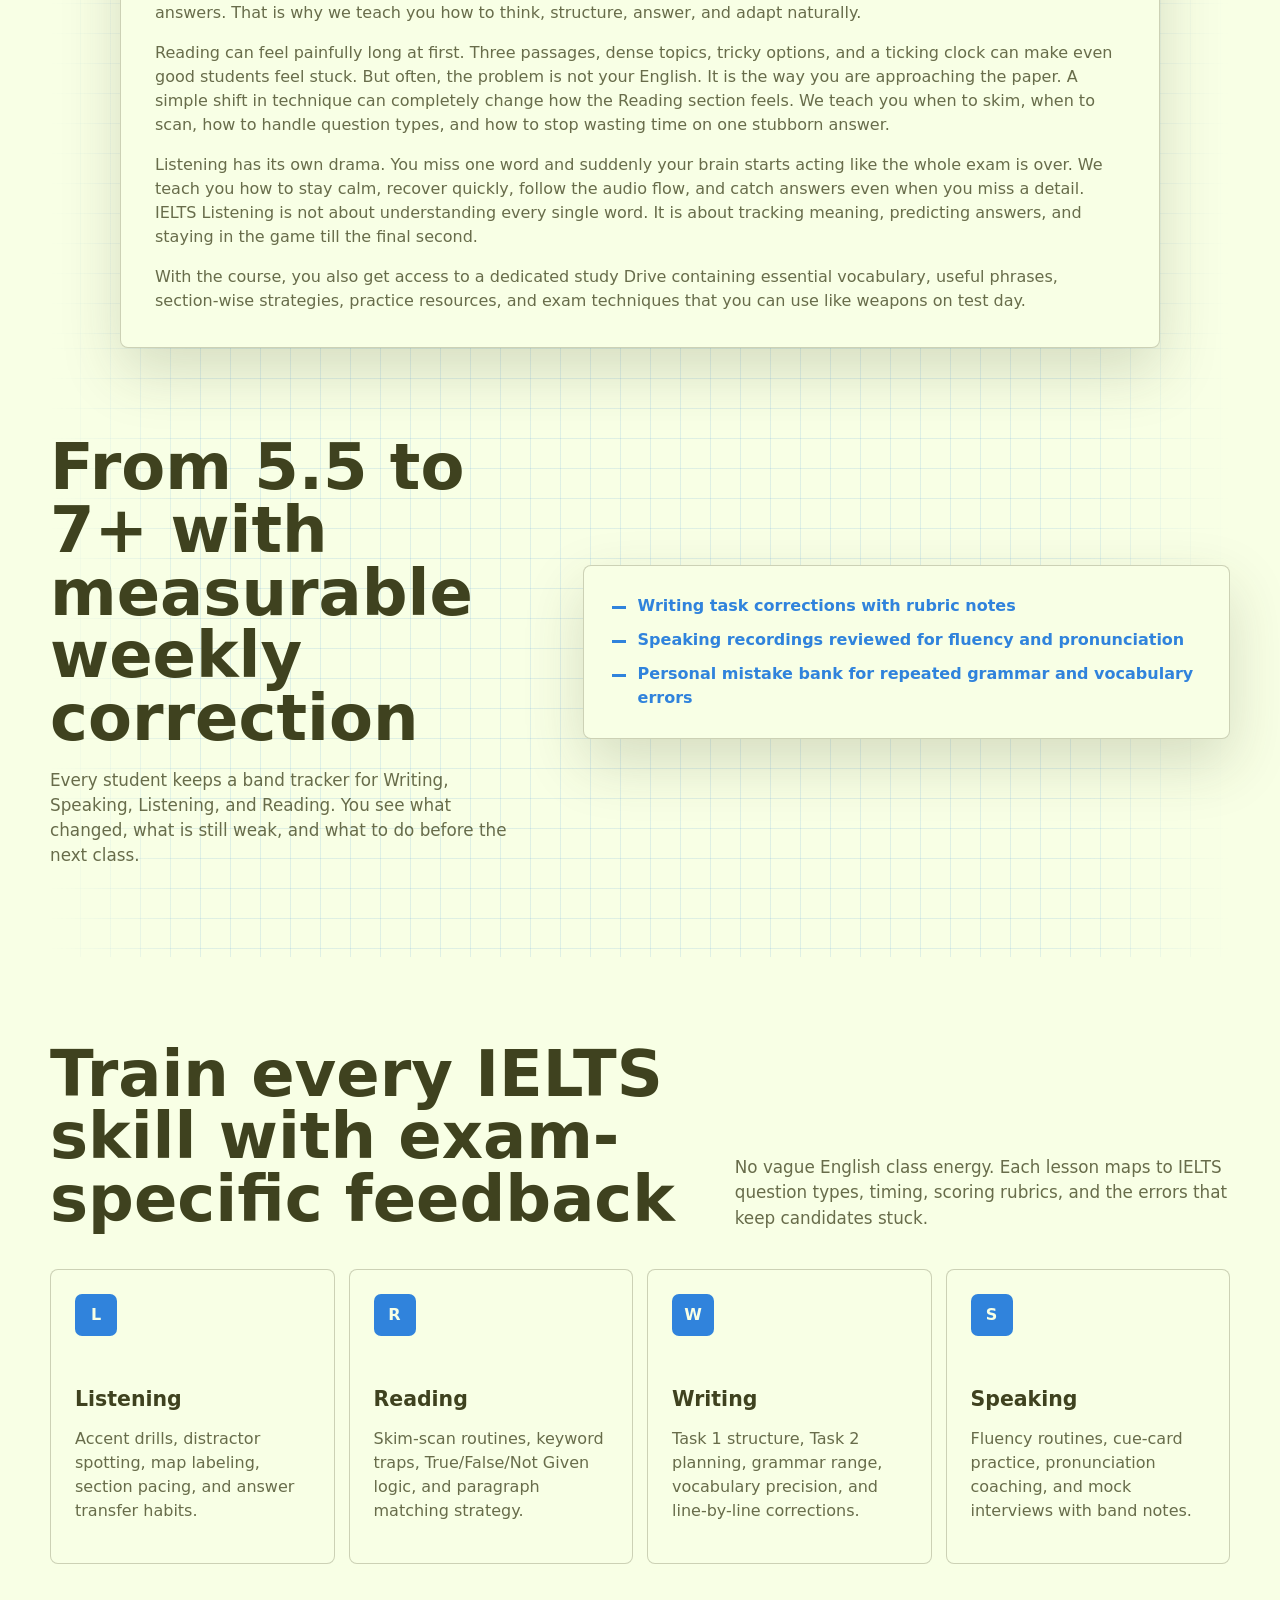
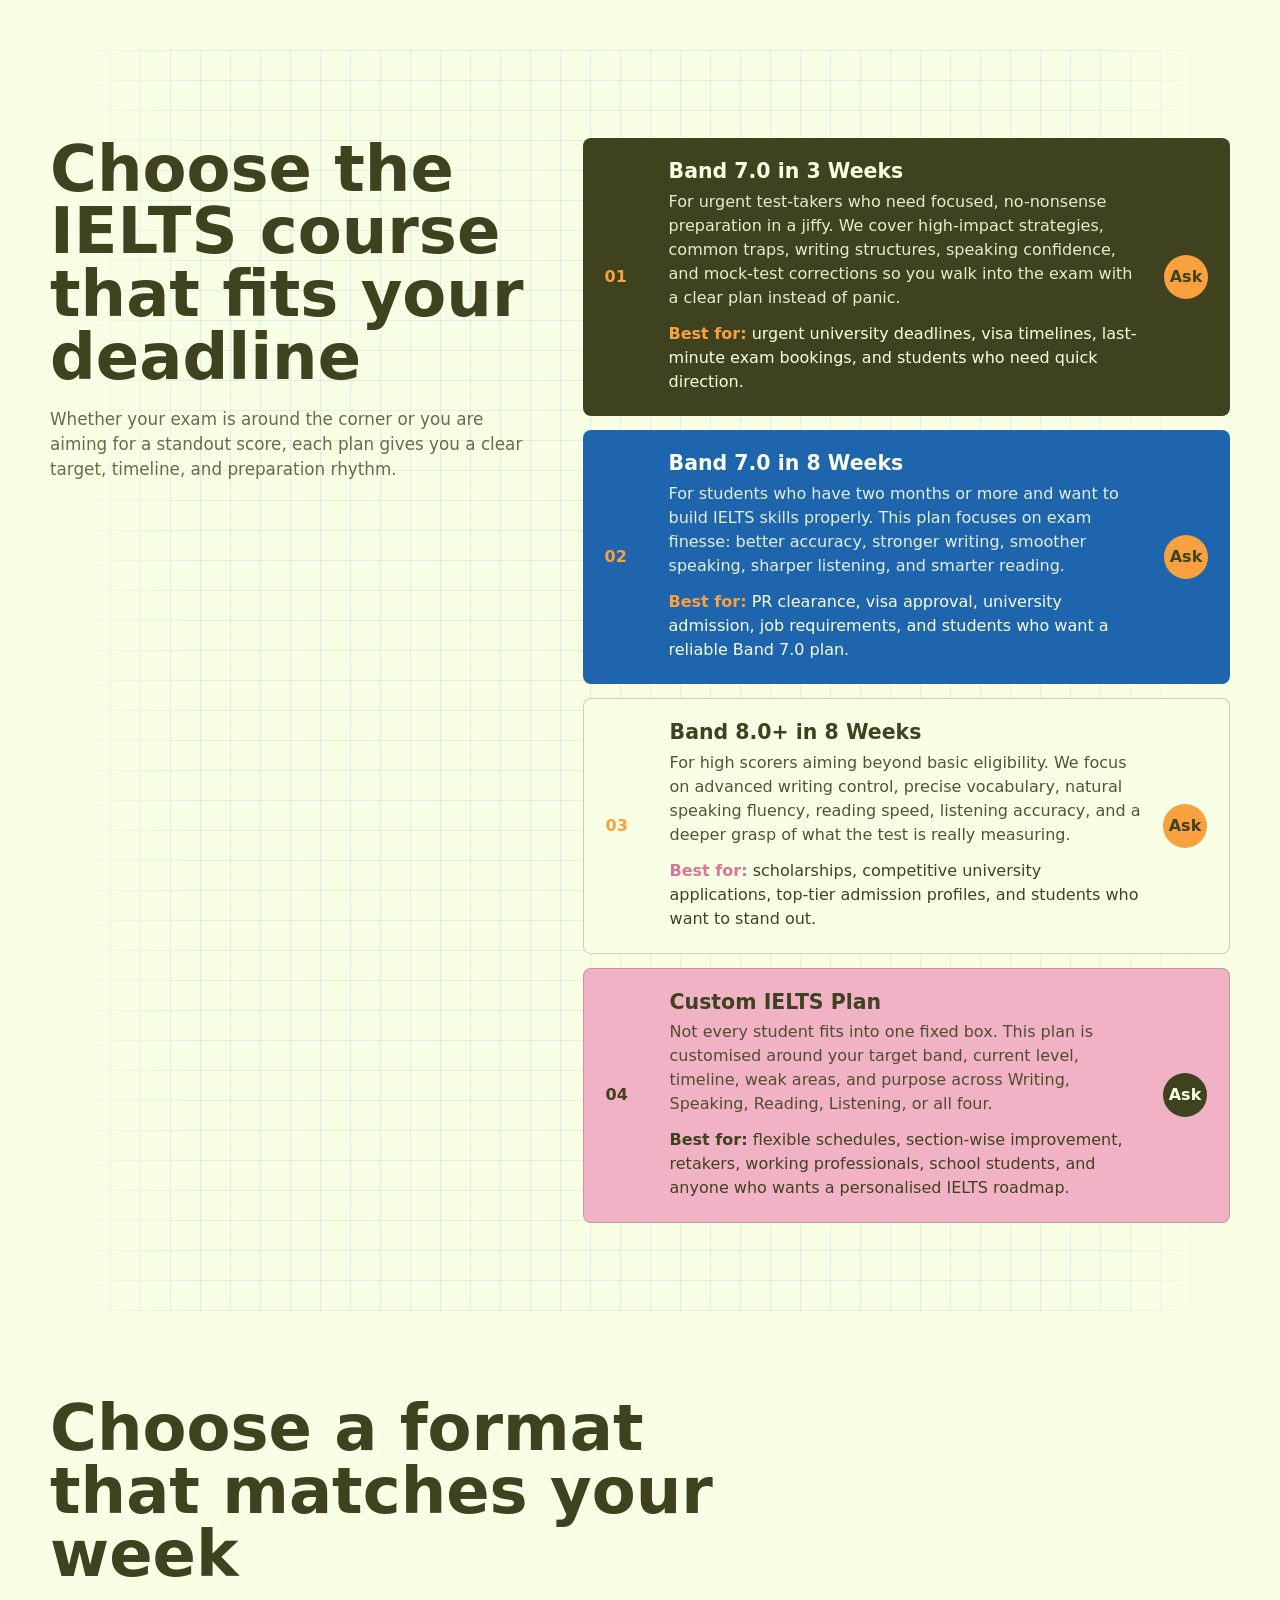
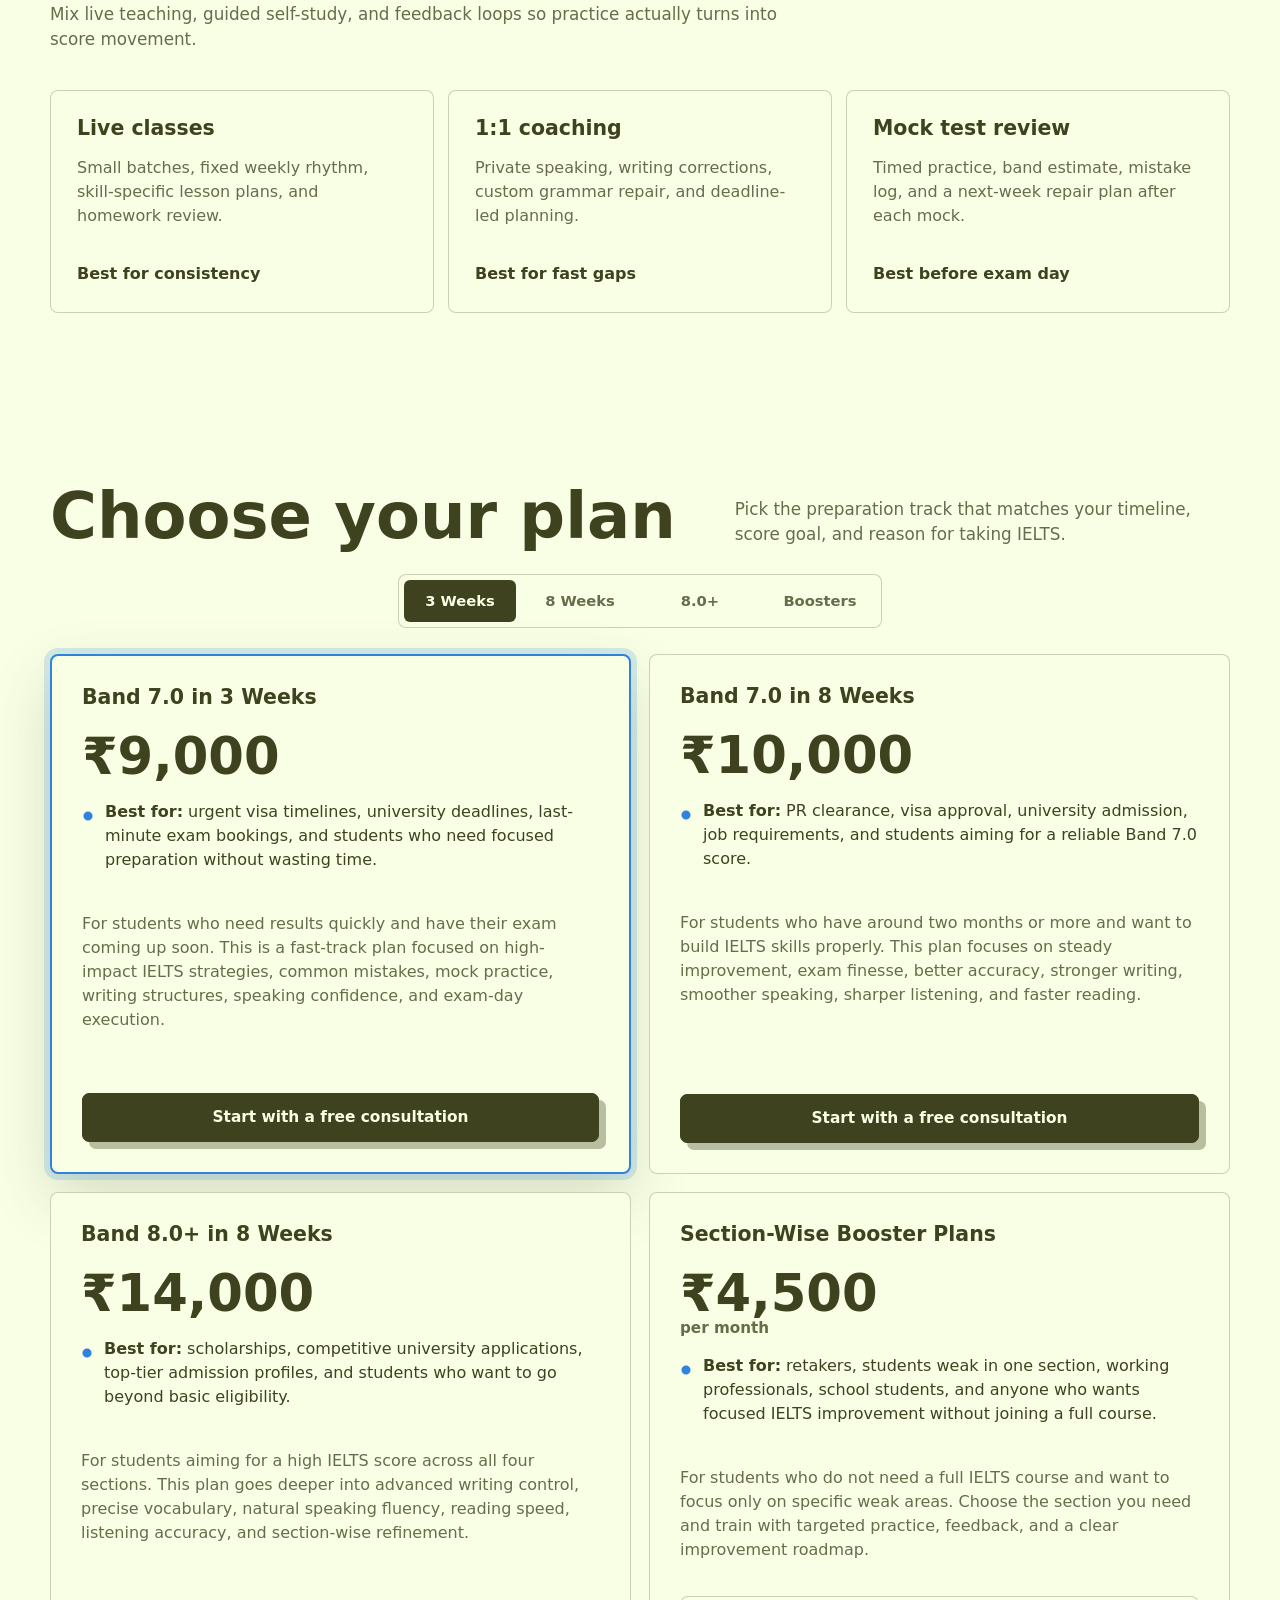
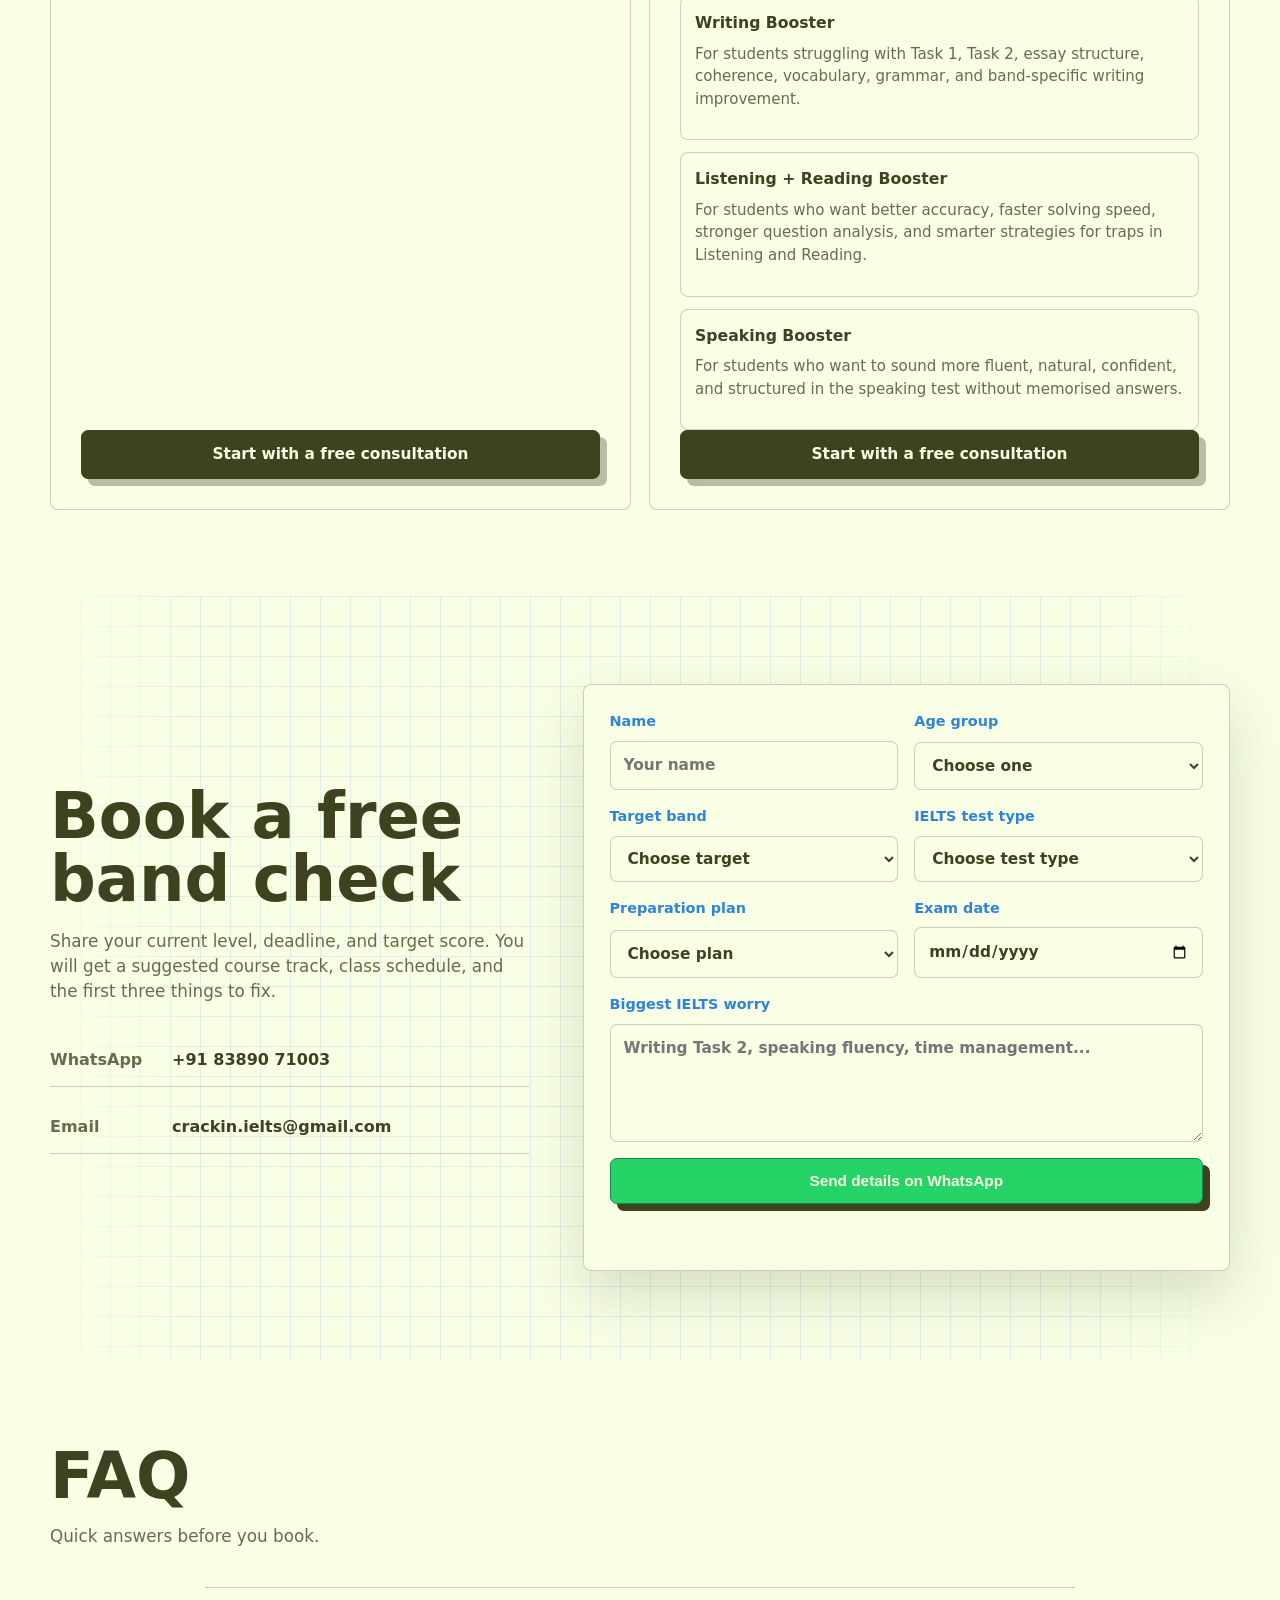
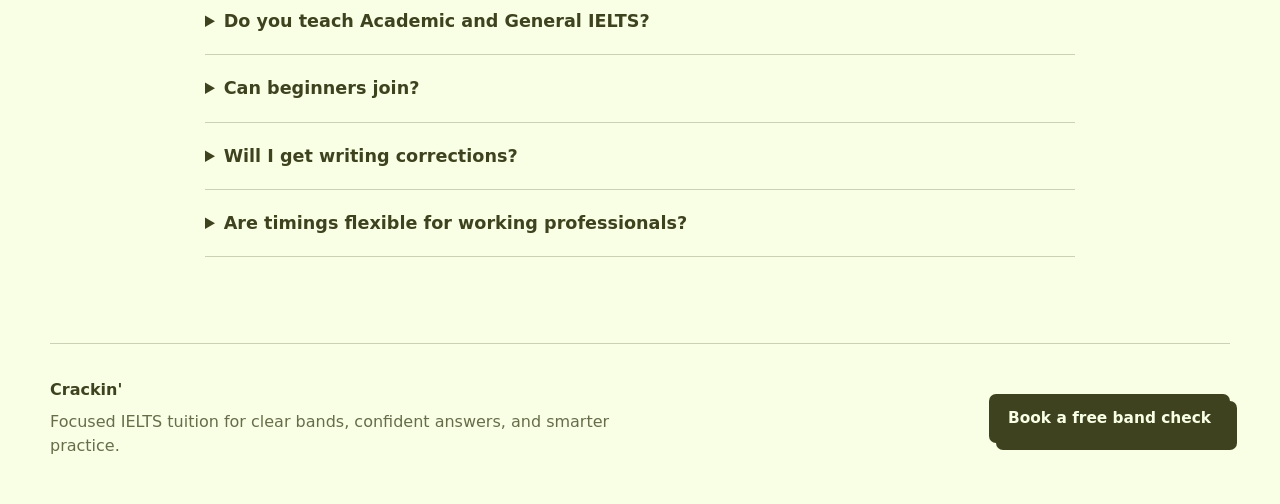
==== commit 6cbb8c4e: "Reorder plan best-for copy" ====
--- a/index.html
+++ b/index.html
@@ -253,33 +253,36 @@
           <article class="price-card selected" data-plan-card="three-week">
             <h3>Band 7.0 in 3 Weeks</h3>
             <p class="price">₹9,000</p>
-            <p>For students who need results quickly and have their exam coming up soon. This is a fast-track plan focused on high-impact IELTS strategies, common mistakes, mock practice, writing structures, speaking confidence, and exam-day execution.</p>
             <ul>
               <li><strong>Best for:</strong> urgent visa timelines, university deadlines, last-minute exam bookings, and students who need focused preparation without wasting time.</li>
             </ul>
+            <p>For students who need results quickly and have their exam coming up soon. This is a fast-track plan focused on high-impact IELTS strategies, common mistakes, mock practice, writing structures, speaking confidence, and exam-day execution.</p>
             <a class="button secondary" href="#consult">Start with a free consultation</a>
           </article>
           <article class="price-card" data-plan-card="eight-week">
             <h3>Band 7.0 in 8 Weeks</h3>
             <p class="price">₹10,000</p>
-            <p>For students who have around two months or more and want to build IELTS skills properly. This plan focuses on steady improvement, exam finesse, better accuracy, stronger writing, smoother speaking, sharper listening, and faster reading.</p>
             <ul>
               <li><strong>Best for:</strong> PR clearance, visa approval, university admission, job requirements, and students aiming for a reliable Band 7.0 score.</li>
             </ul>
+            <p>For students who have around two months or more and want to build IELTS skills properly. This plan focuses on steady improvement, exam finesse, better accuracy, stronger writing, smoother speaking, sharper listening, and faster reading.</p>
             <a class="button primary" href="#consult">Start with a free consultation</a>
           </article>
           <article class="price-card" data-plan-card="eight-plus">
             <h3>Band 8.0+ in 8 Weeks</h3>
             <p class="price">₹14,000</p>
-            <p>For students aiming for a high IELTS score across all four sections. This plan goes deeper into advanced writing control, precise vocabulary, natural speaking fluency, reading speed, listening accuracy, and section-wise refinement.</p>
             <ul>
               <li><strong>Best for:</strong> scholarships, competitive university applications, top-tier admission profiles, and students who want to go beyond basic eligibility.</li>
             </ul>
+            <p>For students aiming for a high IELTS score across all four sections. This plan goes deeper into advanced writing control, precise vocabulary, natural speaking fluency, reading speed, listening accuracy, and section-wise refinement.</p>
             <a class="button secondary" href="#consult">Start with a free consultation</a>
           </article>
           <article class="price-card booster-card" data-plan-card="boosters">
             <h3>Section-Wise Booster Plans</h3>
             <p class="price">₹4,500<span>per month</span></p>
+            <ul>
+              <li><strong>Best for:</strong> retakers, students weak in one section, working professionals, school students, and anyone who wants focused IELTS improvement without joining a full course.</li>
+            </ul>
             <p>For students who do not need a full IELTS course and want to focus only on specific weak areas. Choose the section you need and train with targeted practice, feedback, and a clear improvement roadmap.</p>
             <div class="booster-list" aria-label="Available section-wise boosters">
               <div>
@@ -295,9 +298,6 @@
                 <p>For students who want to sound more fluent, natural, confident, and structured in the speaking test without memorised answers.</p>
               </div>
             </div>
-            <ul>
-              <li><strong>Best for:</strong> retakers, students weak in one section, working professionals, school students, and anyone who wants focused IELTS improvement without joining a full course.</li>
-            </ul>
             <a class="button secondary" href="#consult">Start with a free consultation</a>
           </article>
         </div>
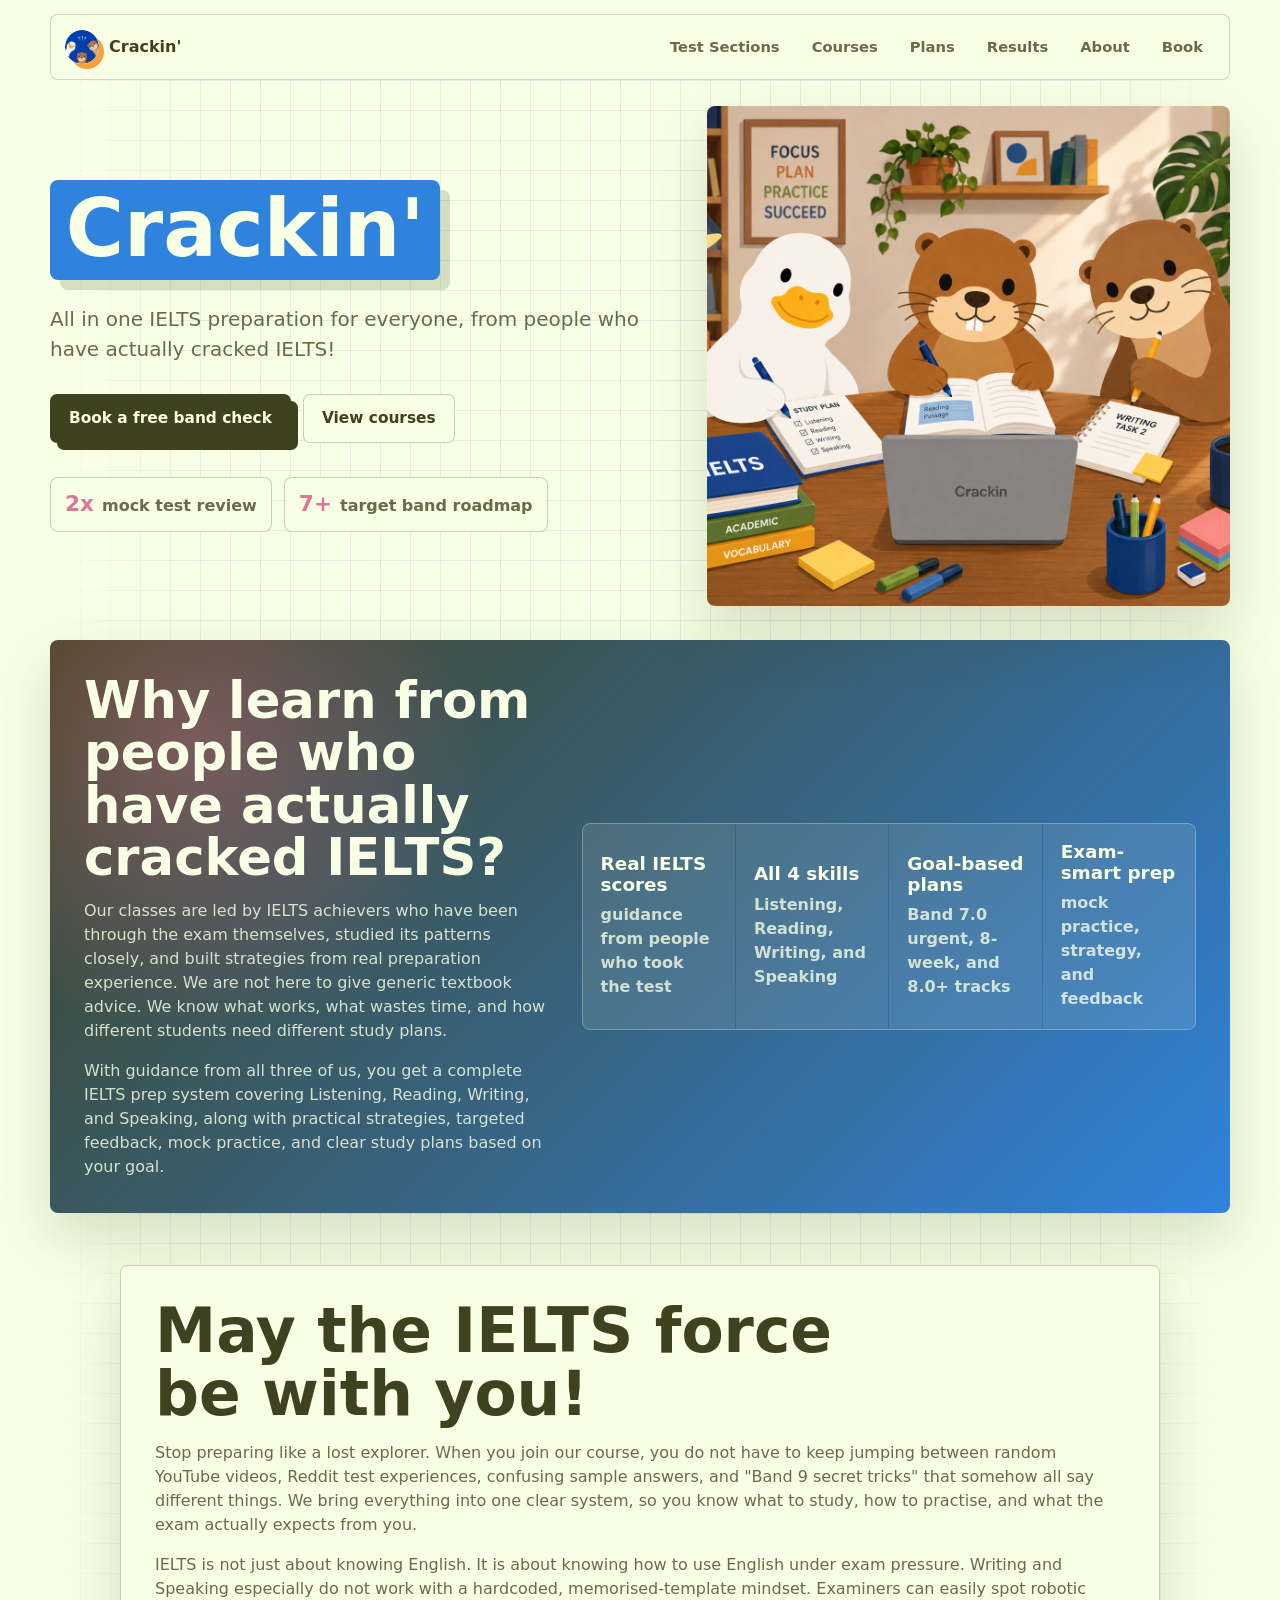
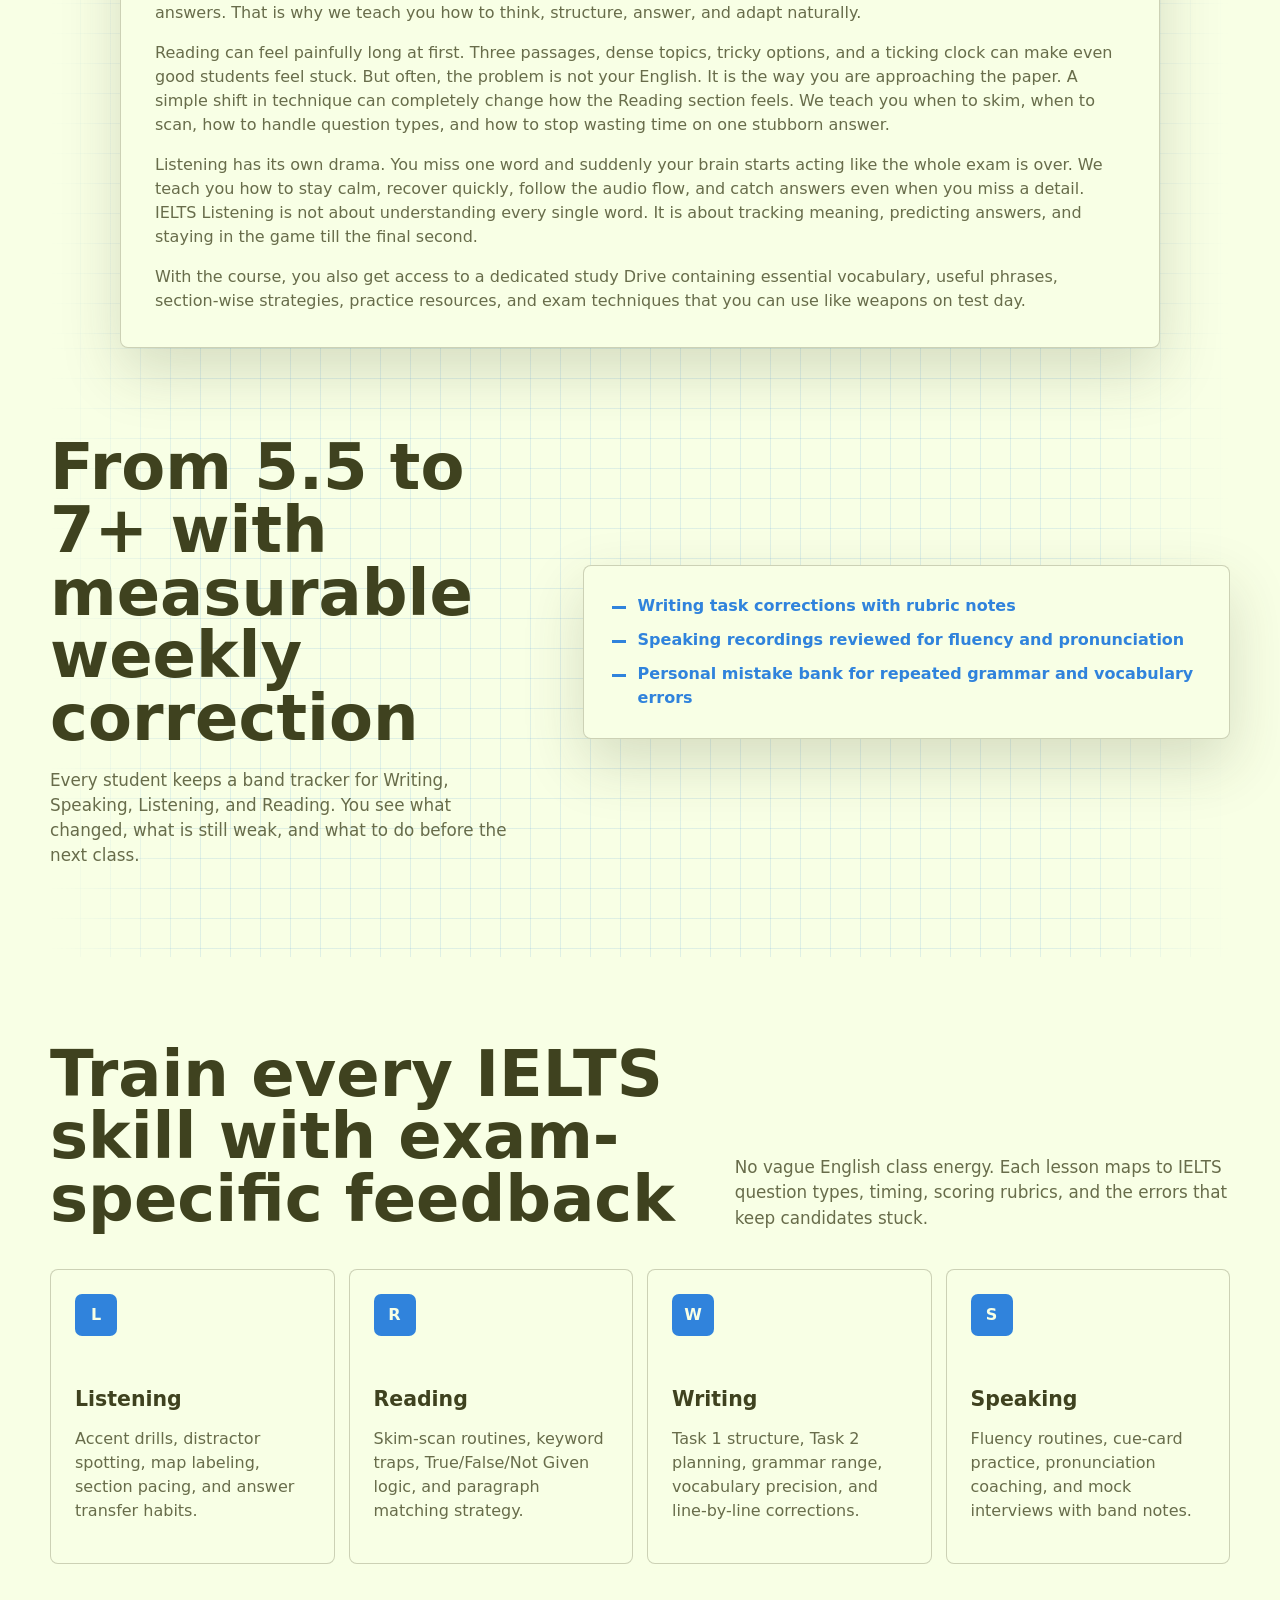
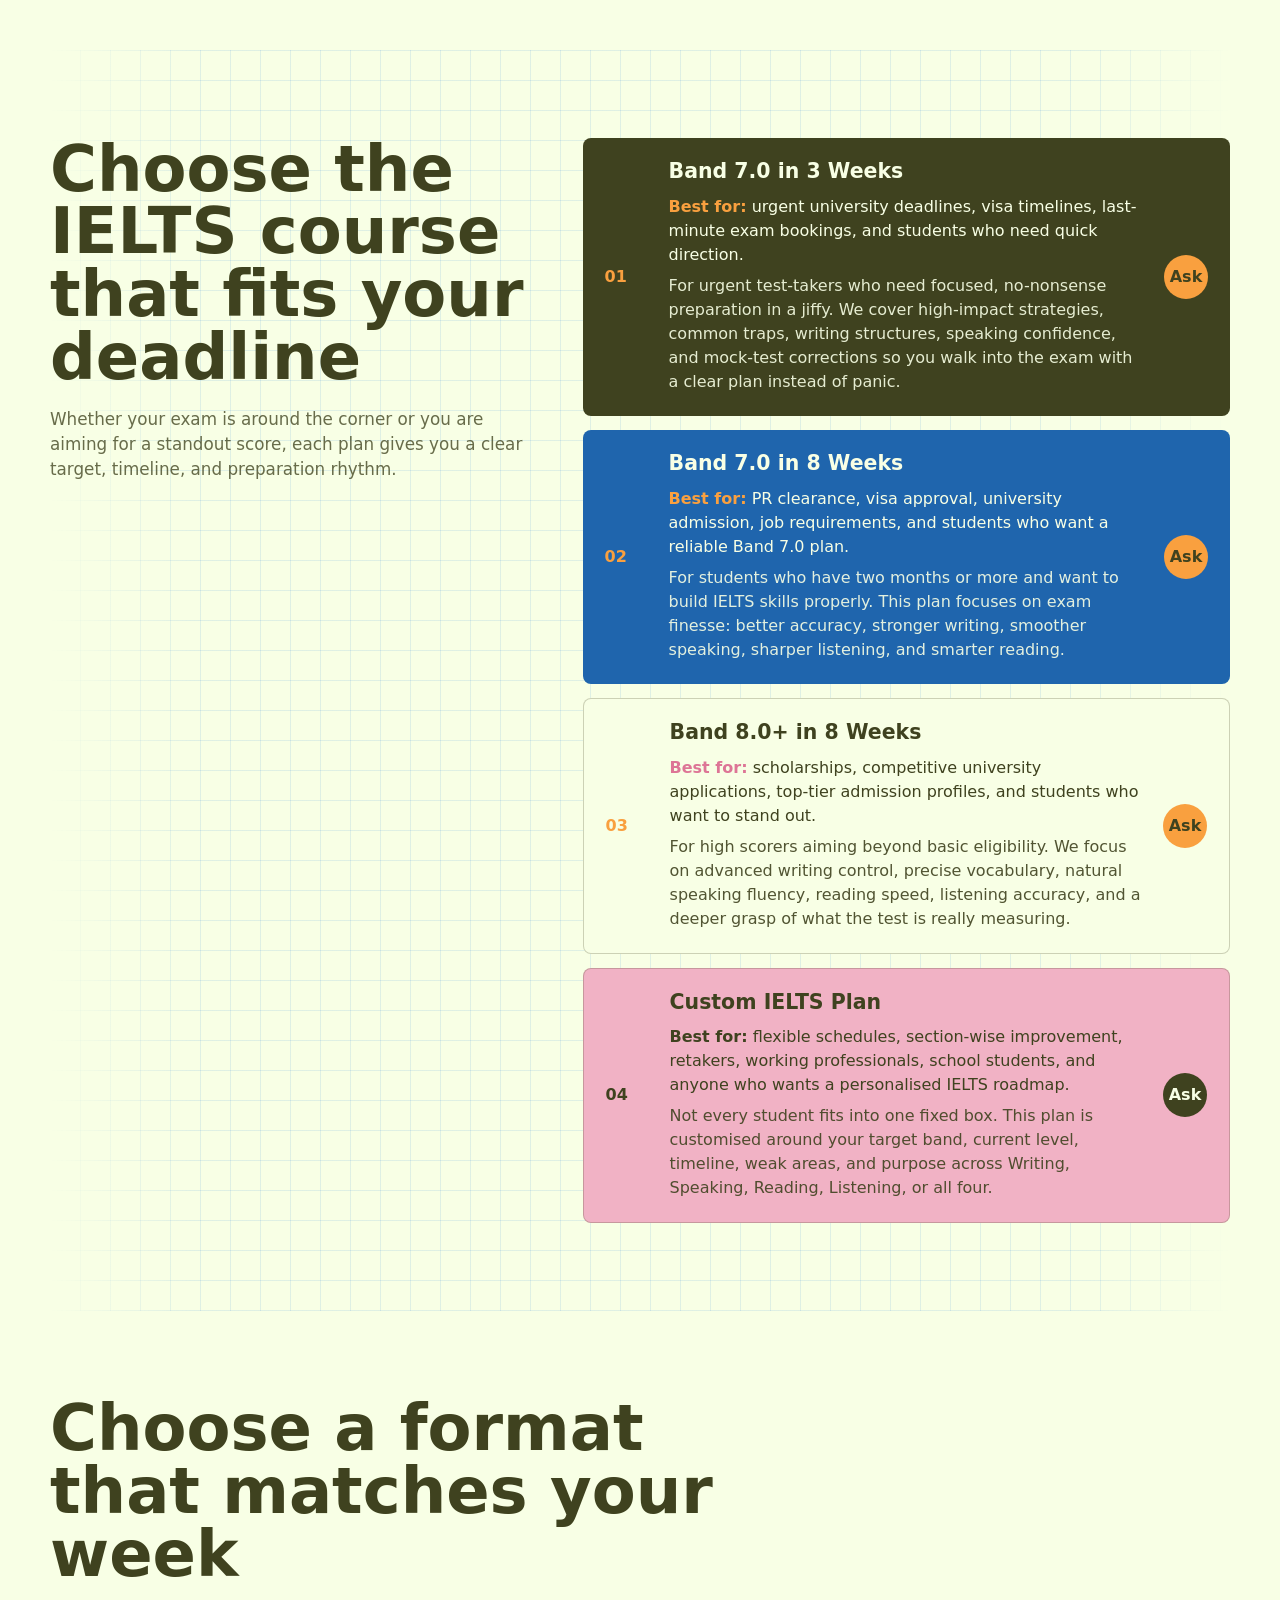
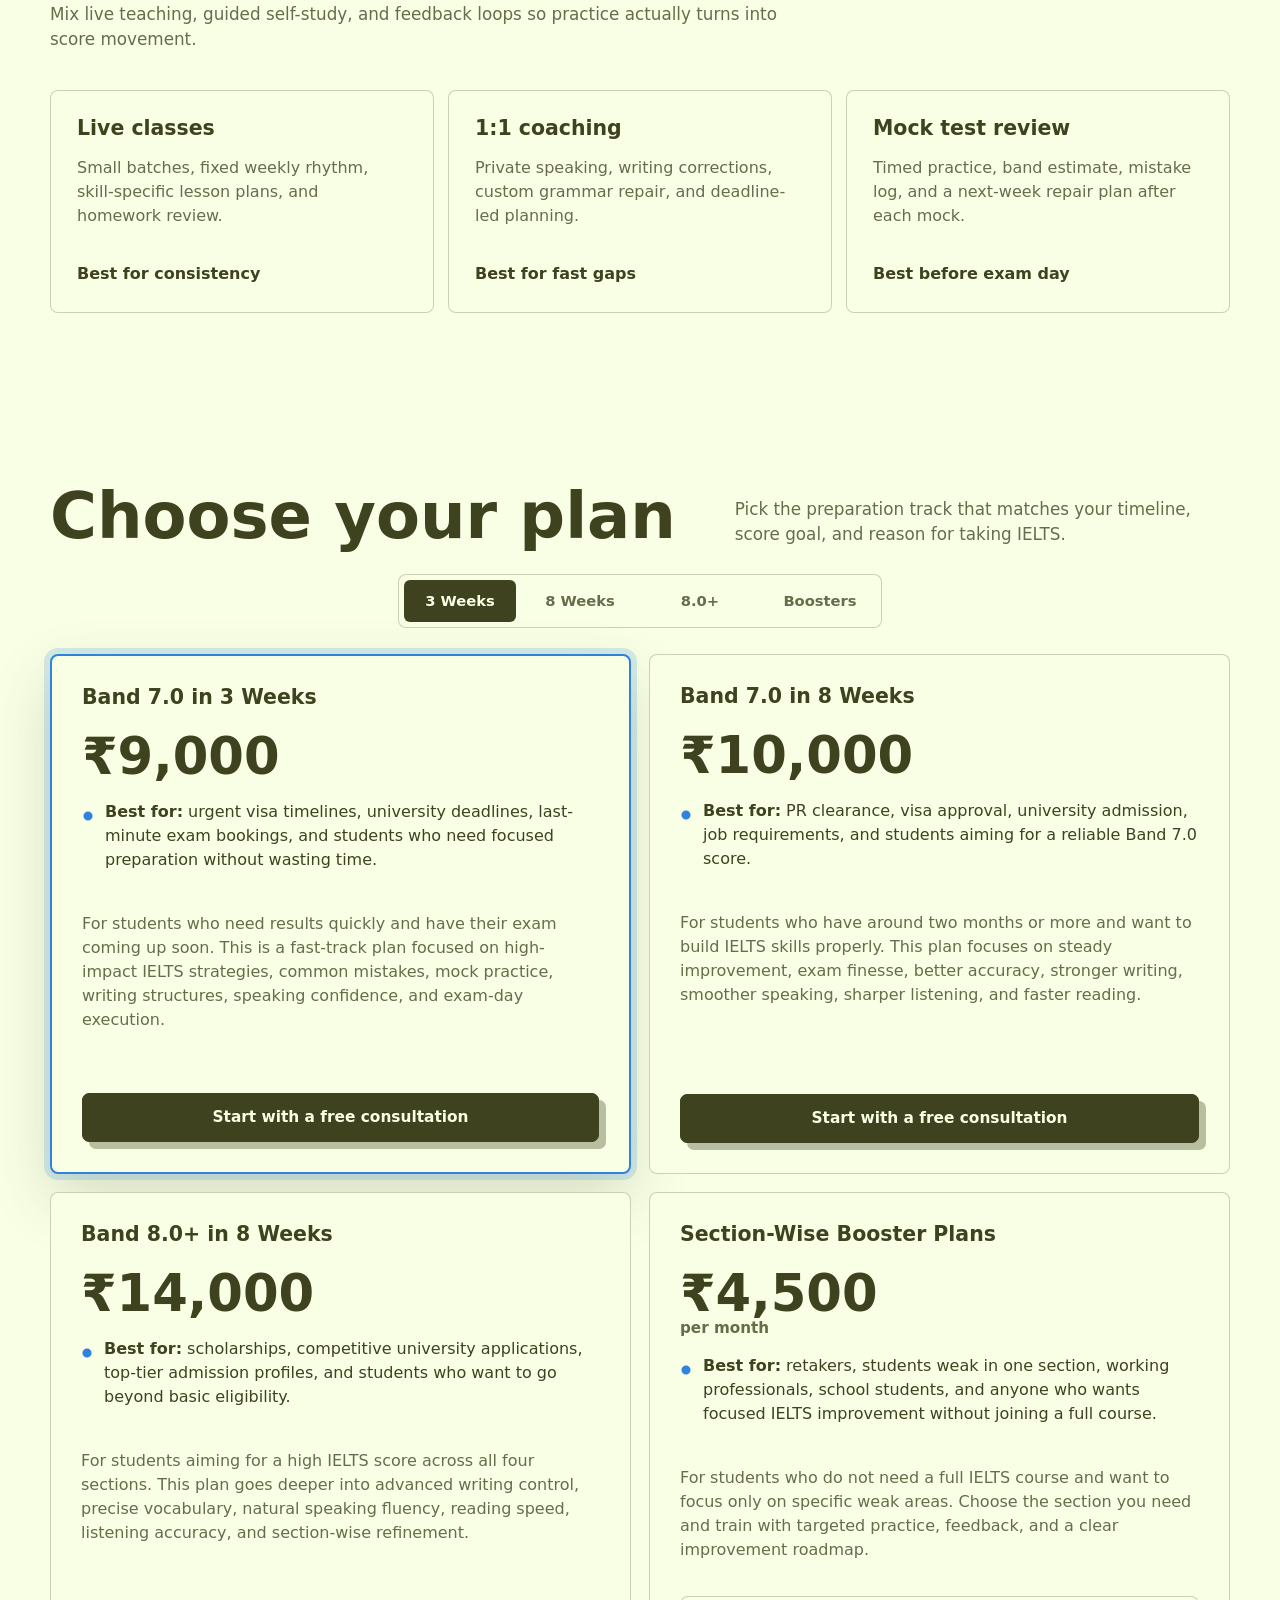
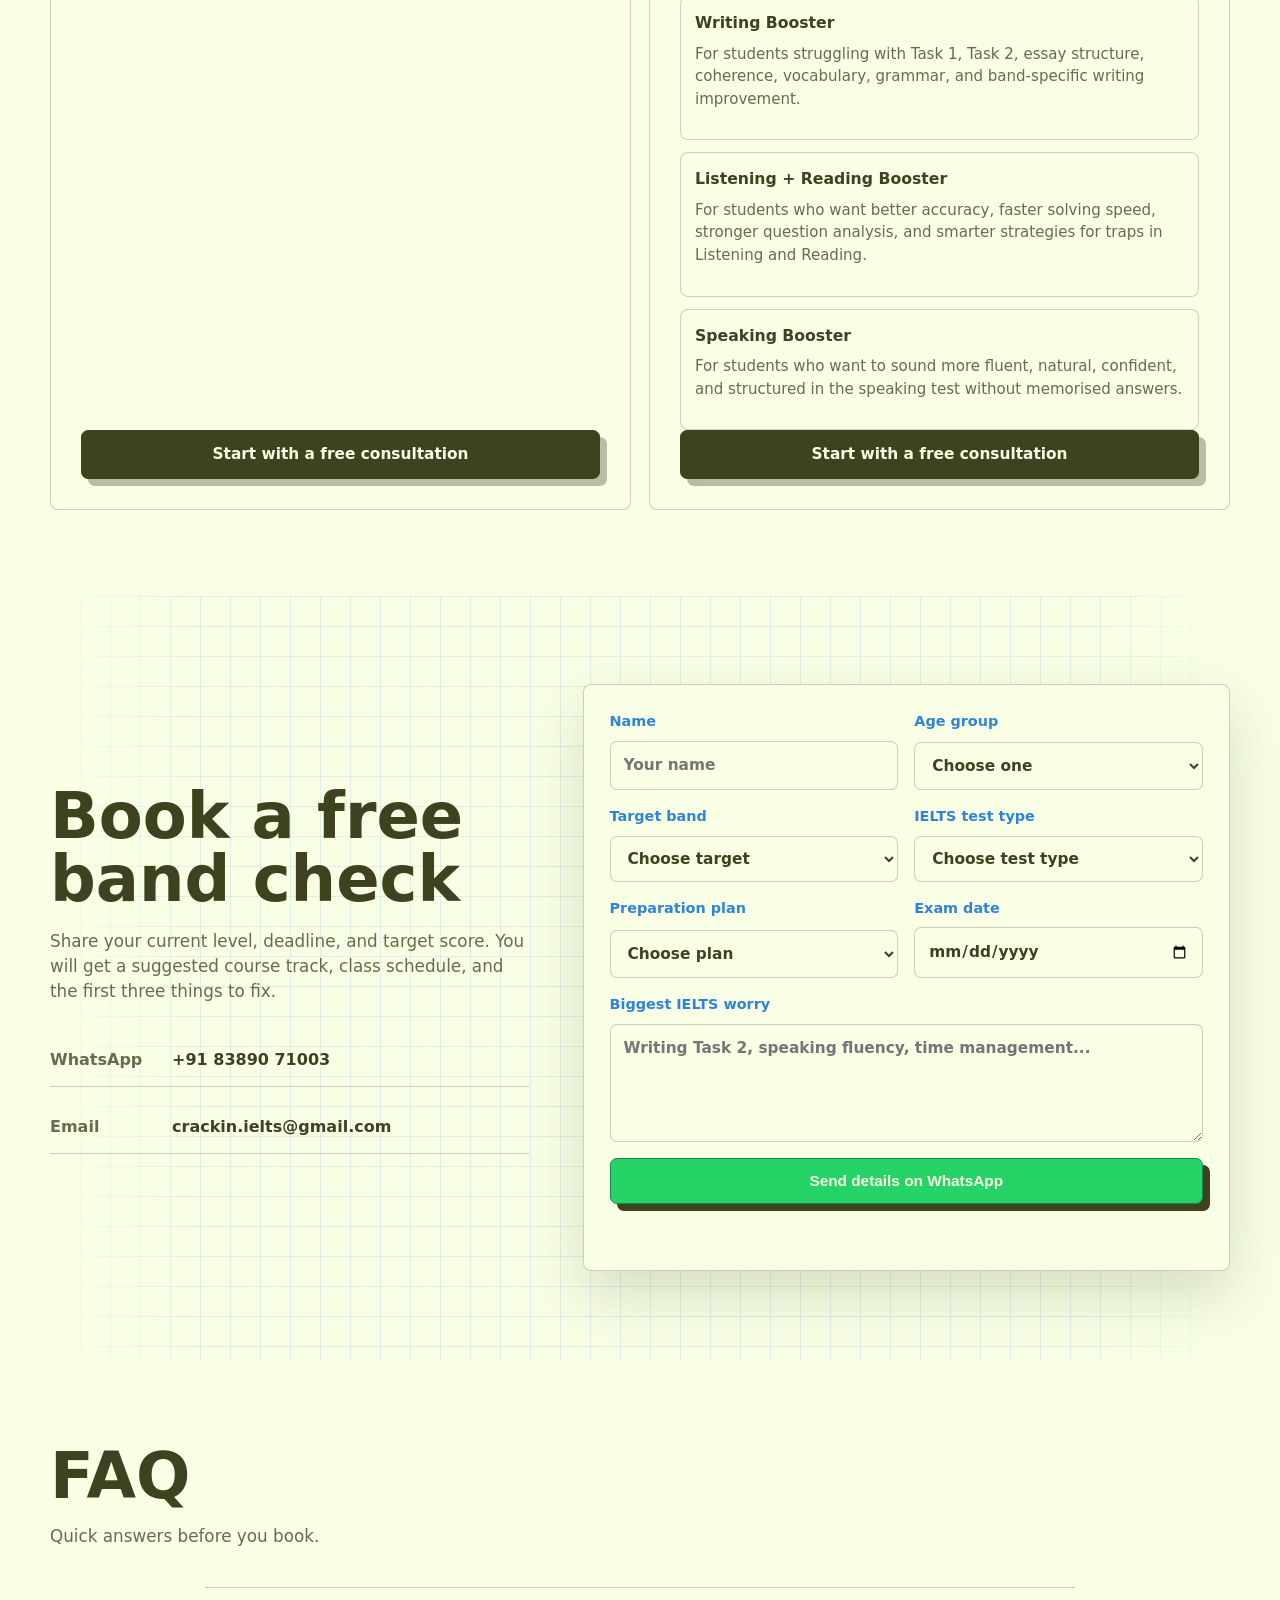
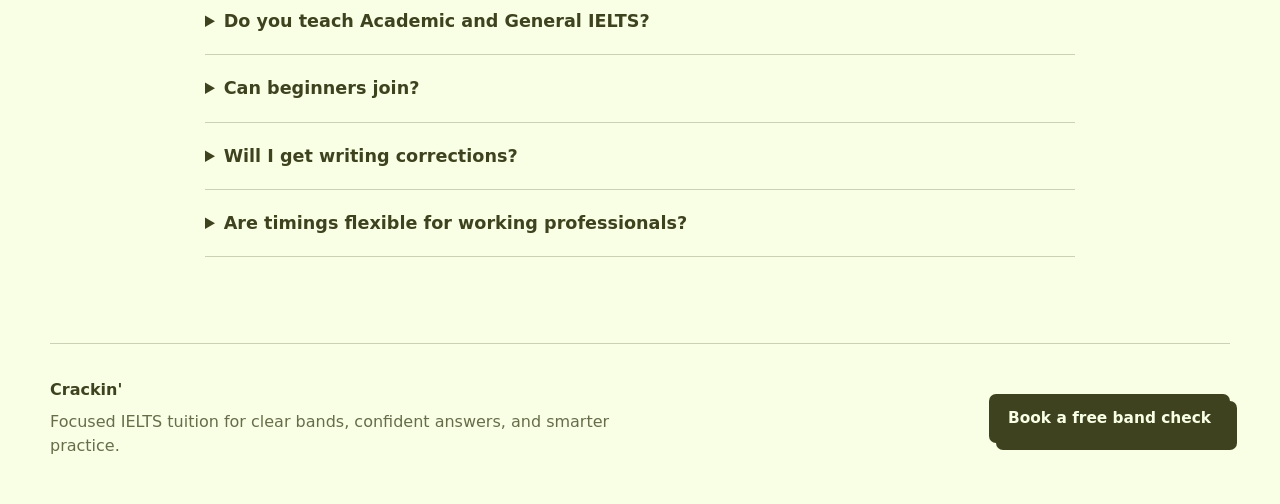
==== commit 1f18a325: "Reorder course best-for copy" ====
--- a/index.html
+++ b/index.html
@@ -157,8 +157,8 @@
             <span>01</span>
             <div>
               <h3>Band 7.0 in 3 Weeks</h3>
+              <p class="best-for"><strong>Best for:</strong> urgent university deadlines, visa timelines, last-minute exam bookings, and students who need quick direction.</p>
               <p>For urgent test-takers who need focused, no-nonsense preparation in a jiffy. We cover high-impact strategies, common traps, writing structures, speaking confidence, and mock-test corrections so you walk into the exam with a clear plan instead of panic.</p>
-              <p class="best-for"><strong>Best for:</strong> urgent university deadlines, visa timelines, last-minute exam bookings, and students who need quick direction.</p>
             </div>
             <a href="#plans" data-plan-link="three-week" aria-label="Ask about Band 7.0 in 3 Weeks">Ask</a>
           </article>
@@ -166,8 +166,8 @@
             <span>02</span>
             <div>
               <h3>Band 7.0 in 8 Weeks</h3>
+              <p class="best-for"><strong>Best for:</strong> PR clearance, visa approval, university admission, job requirements, and students who want a reliable Band 7.0 plan.</p>
               <p>For students who have two months or more and want to build IELTS skills properly. This plan focuses on exam finesse: better accuracy, stronger writing, smoother speaking, sharper listening, and smarter reading.</p>
-              <p class="best-for"><strong>Best for:</strong> PR clearance, visa approval, university admission, job requirements, and students who want a reliable Band 7.0 plan.</p>
             </div>
             <a href="#plans" data-plan-link="eight-week" aria-label="Ask about Band 7.0 in 8 Weeks">Ask</a>
           </article>
@@ -175,8 +175,8 @@
             <span>03</span>
             <div>
               <h3>Band 8.0+ in 8 Weeks</h3>
+              <p class="best-for"><strong>Best for:</strong> scholarships, competitive university applications, top-tier admission profiles, and students who want to stand out.</p>
               <p>For high scorers aiming beyond basic eligibility. We focus on advanced writing control, precise vocabulary, natural speaking fluency, reading speed, listening accuracy, and a deeper grasp of what the test is really measuring.</p>
-              <p class="best-for"><strong>Best for:</strong> scholarships, competitive university applications, top-tier admission profiles, and students who want to stand out.</p>
             </div>
             <a href="#plans" data-plan-link="eight-plus" aria-label="Ask about Band 8.0+ in 8 Weeks">Ask</a>
           </article>
@@ -184,8 +184,8 @@
             <span>04</span>
             <div>
               <h3>Custom IELTS Plan</h3>
+              <p class="best-for"><strong>Best for:</strong> flexible schedules, section-wise improvement, retakers, working professionals, school students, and anyone who wants a personalised IELTS roadmap.</p>
               <p>Not every student fits into one fixed box. This plan is customised around your target band, current level, timeline, weak areas, and purpose across Writing, Speaking, Reading, Listening, or all four.</p>
-              <p class="best-for"><strong>Best for:</strong> flexible schedules, section-wise improvement, retakers, working professionals, school students, and anyone who wants a personalised IELTS roadmap.</p>
             </div>
             <a href="#plans" data-plan-link="boosters" aria-label="Ask about Custom IELTS Plan">Ask</a>
           </article>
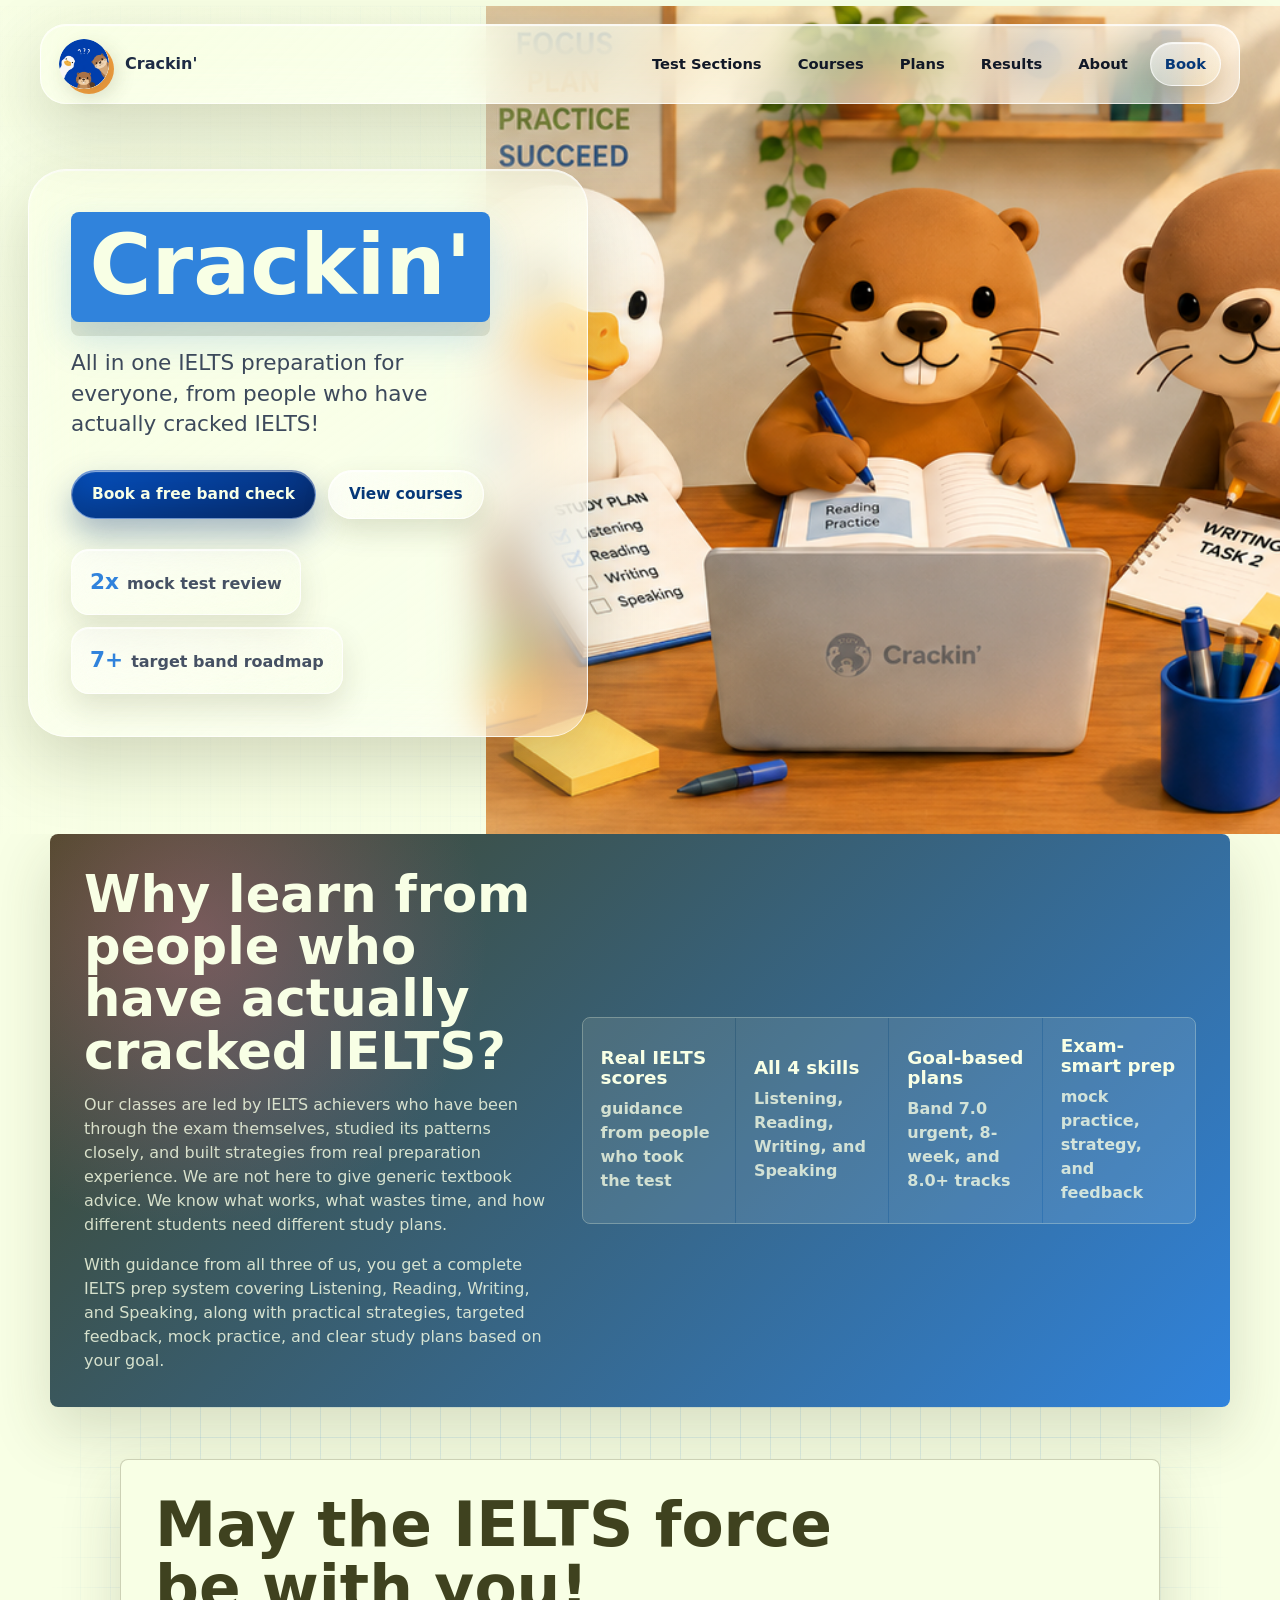
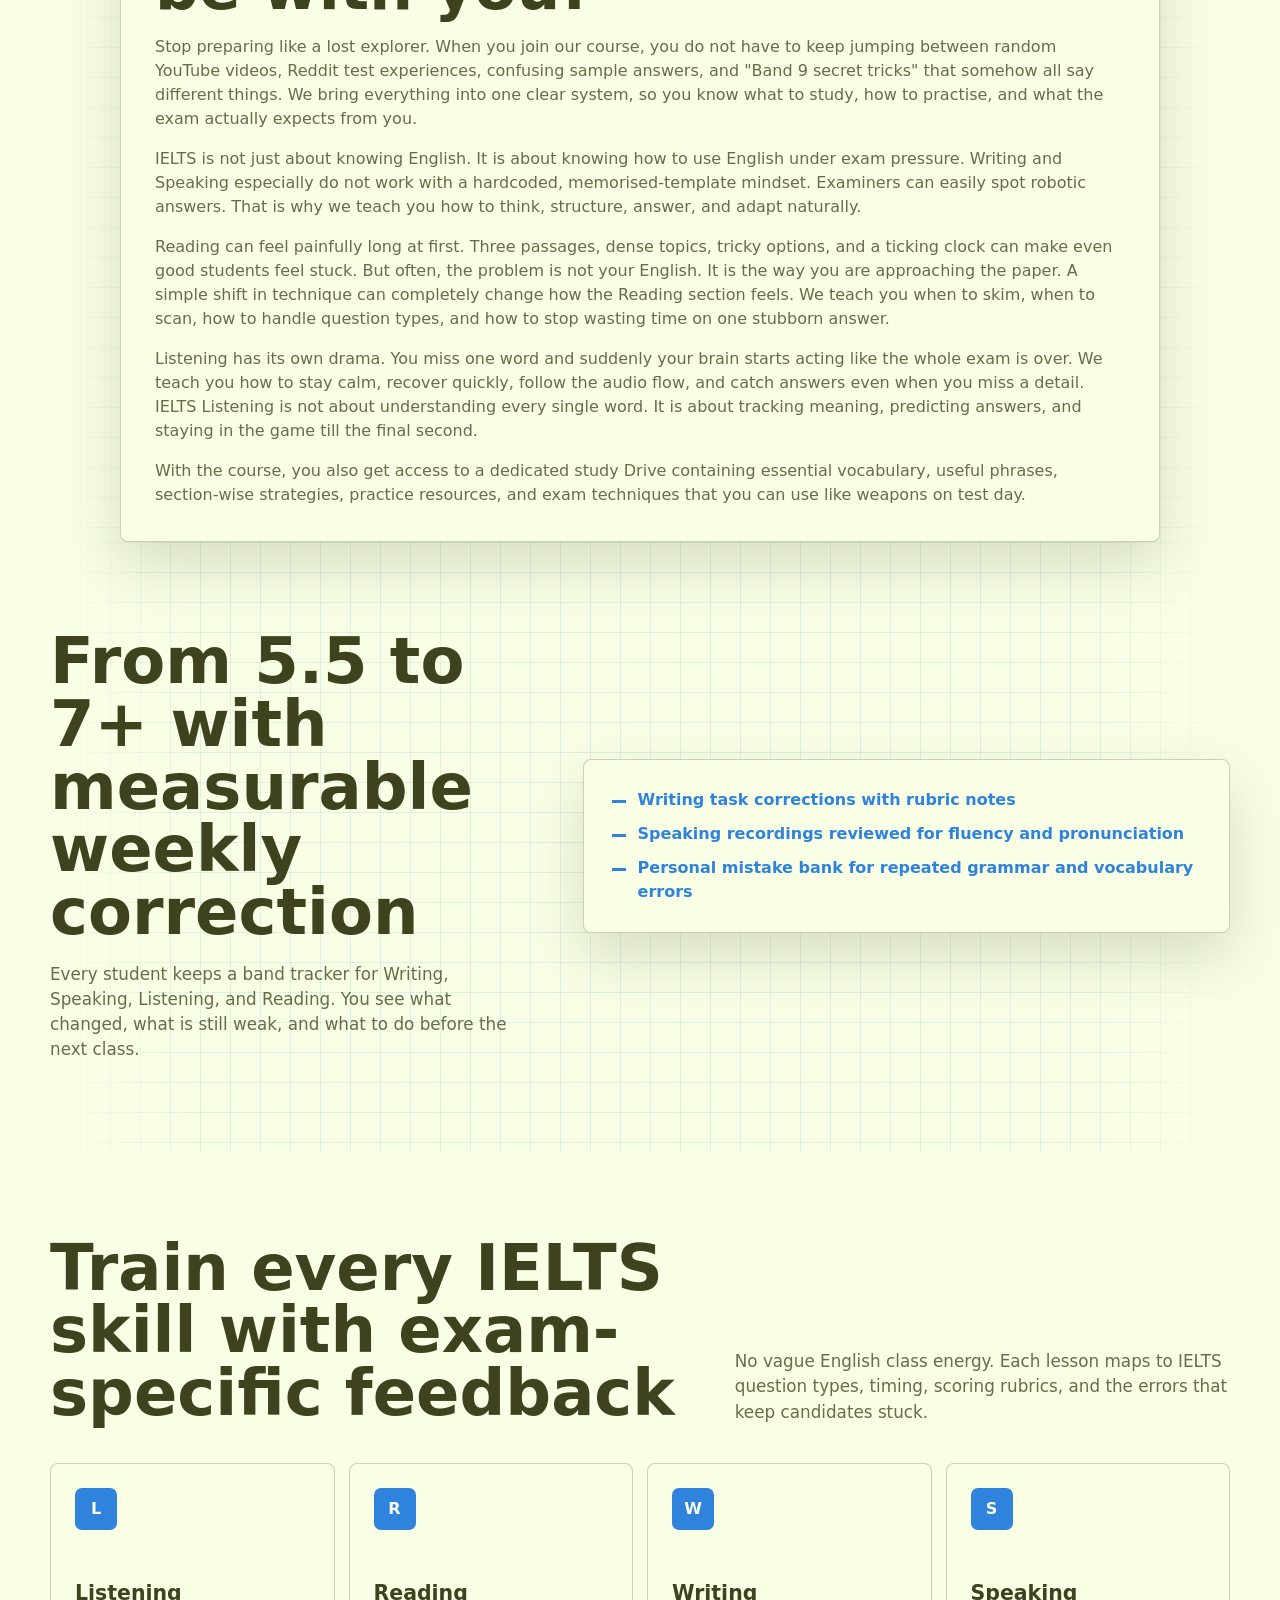
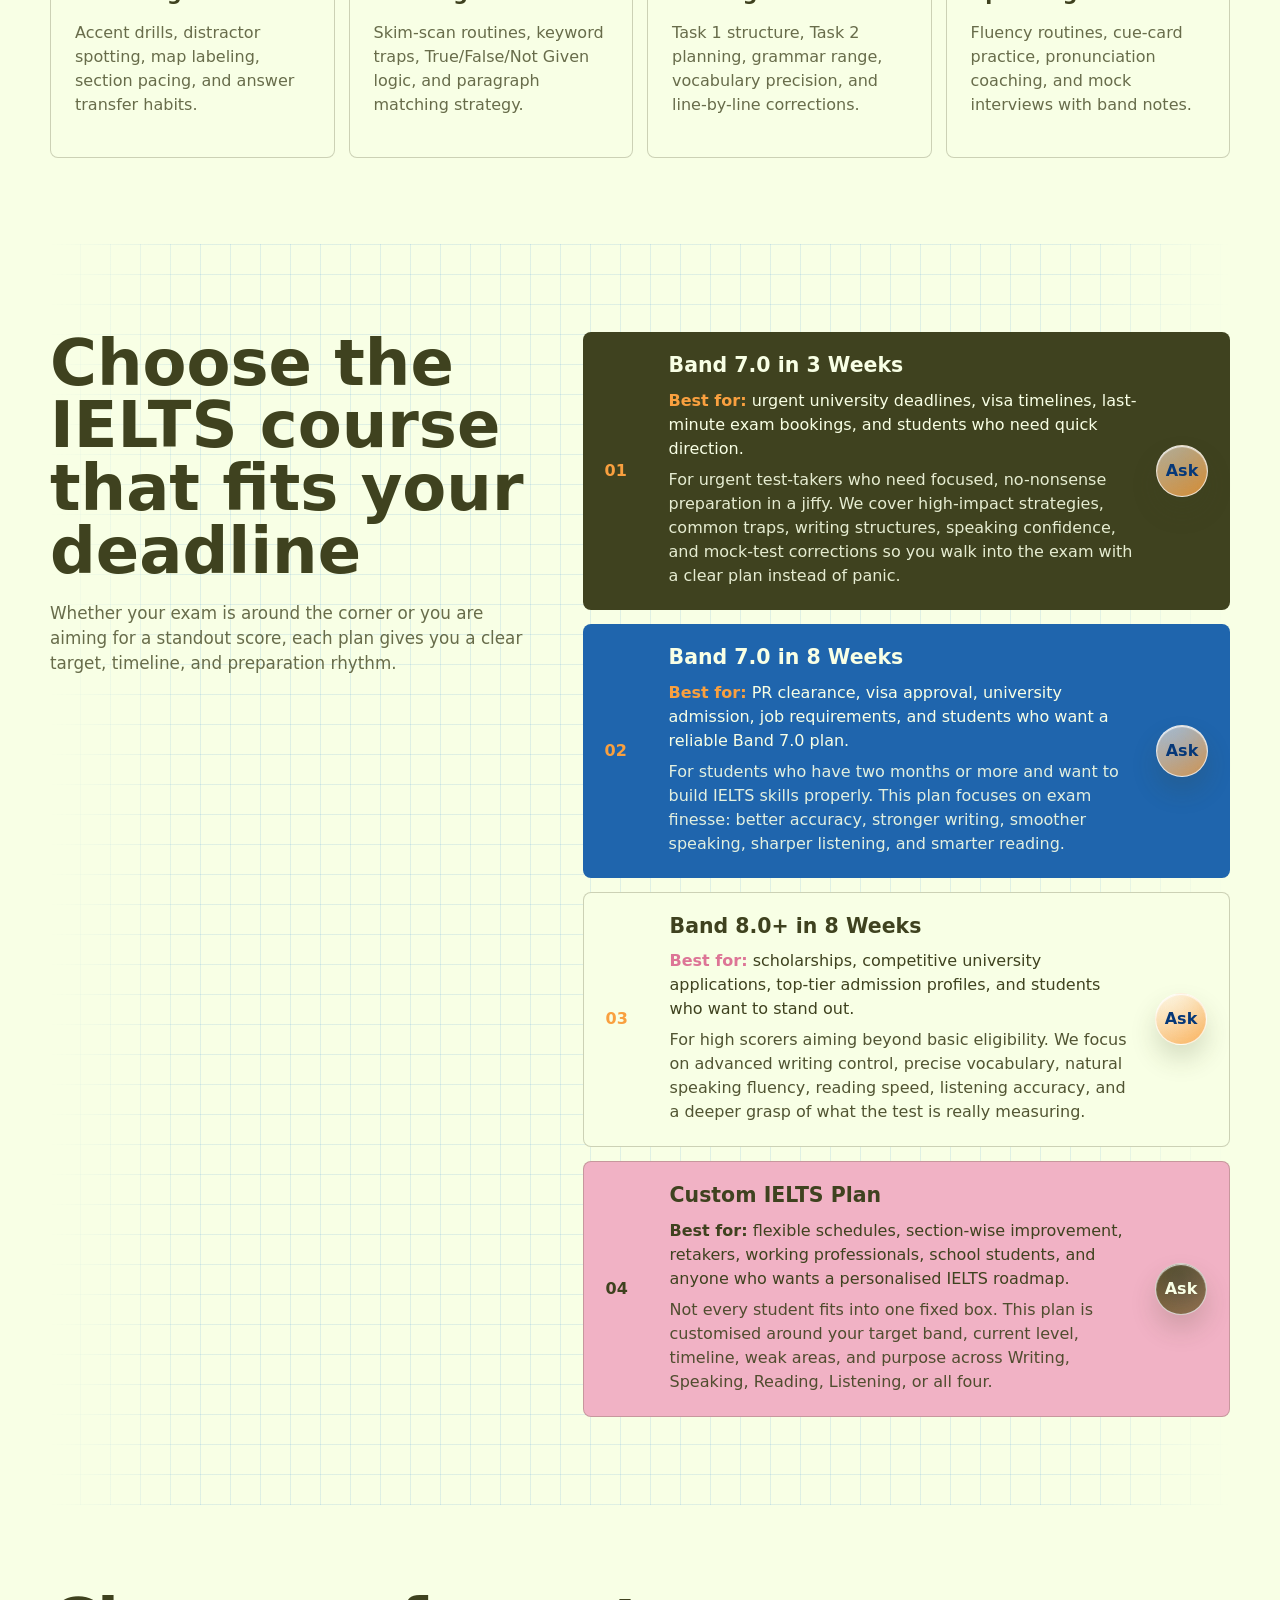
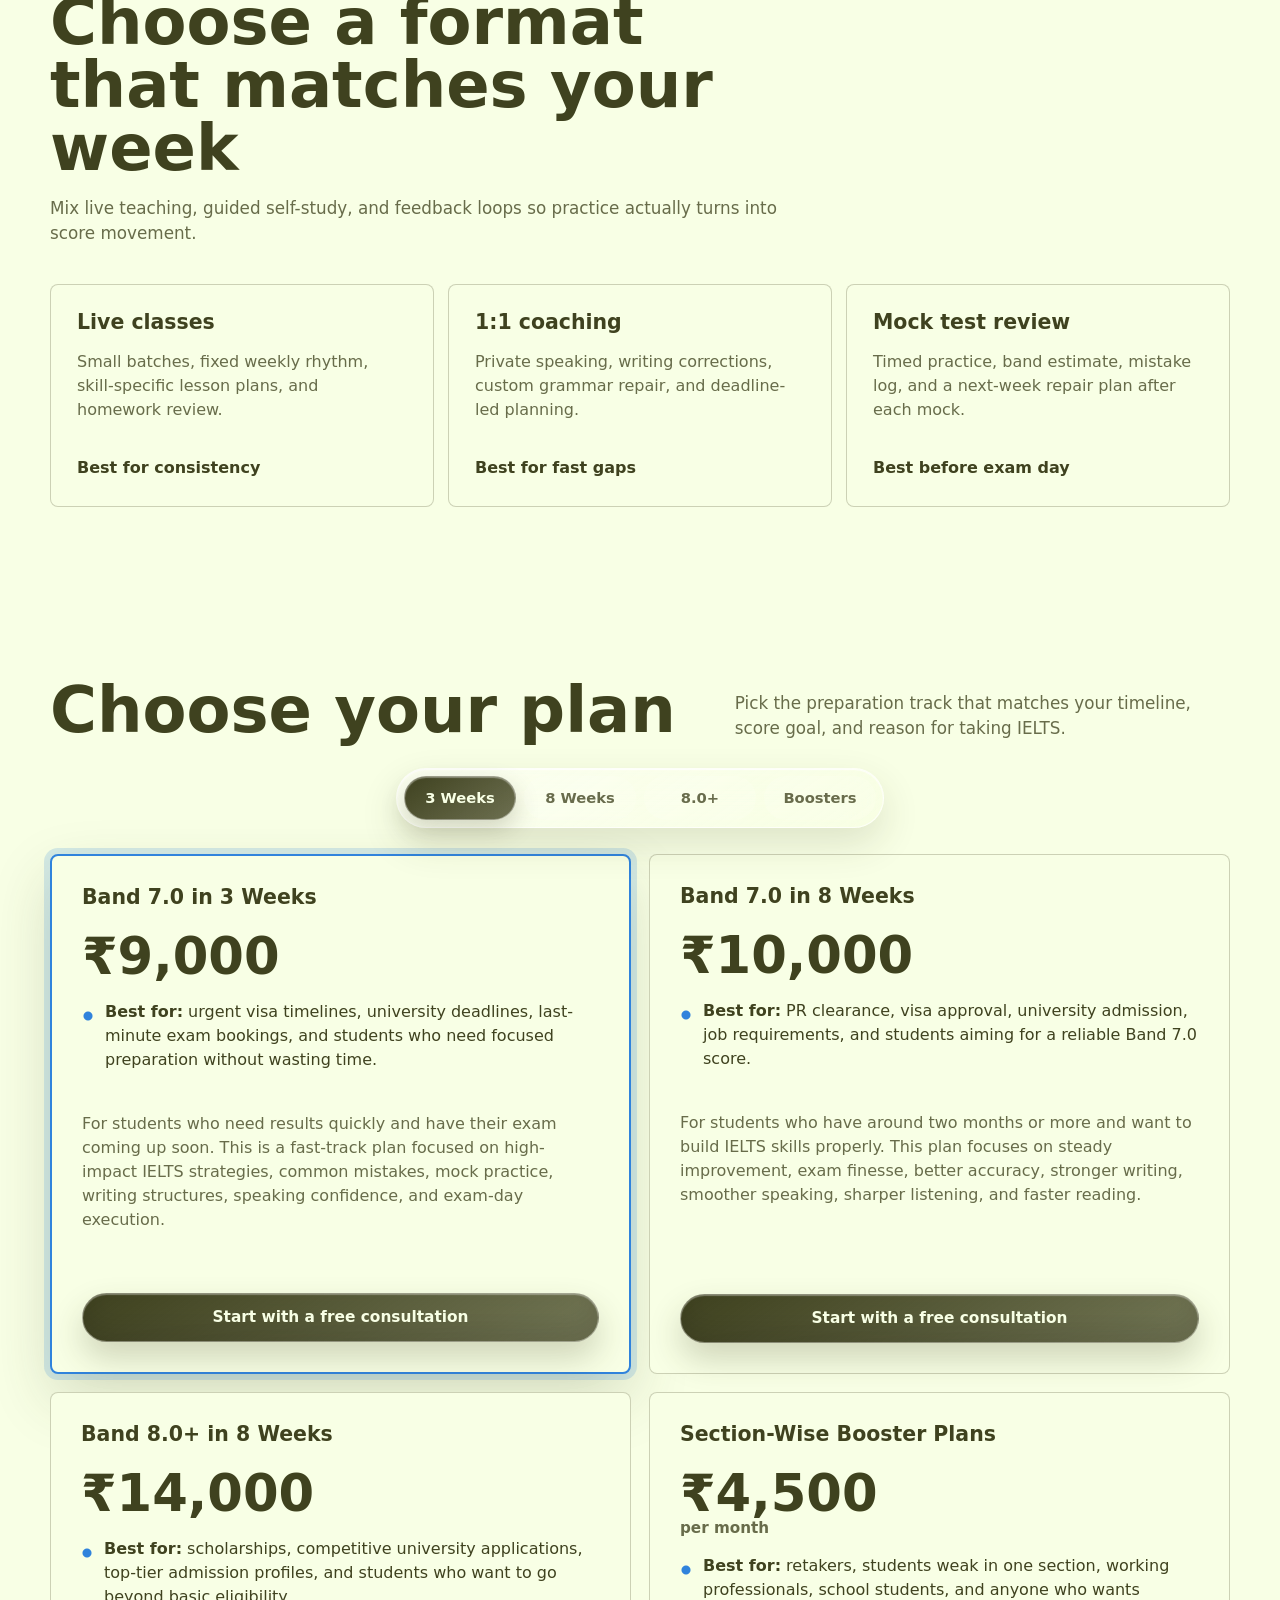
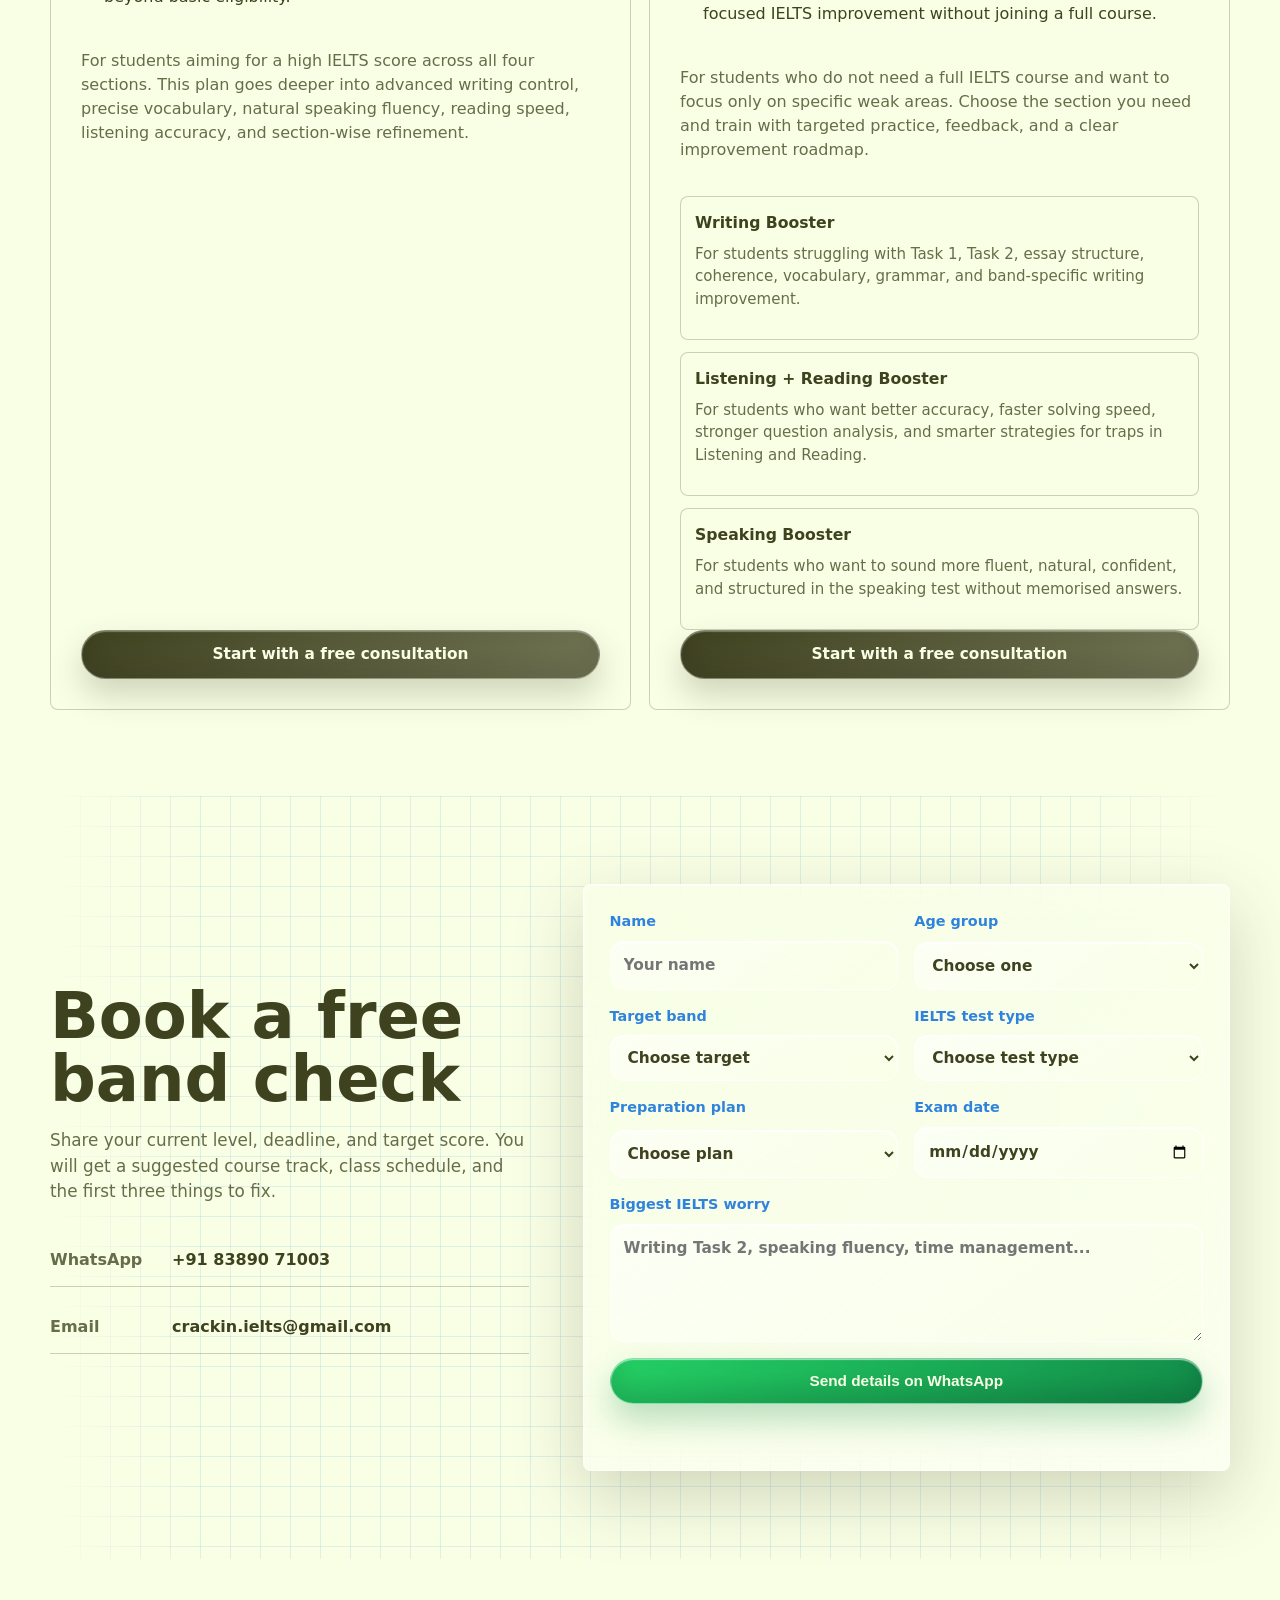
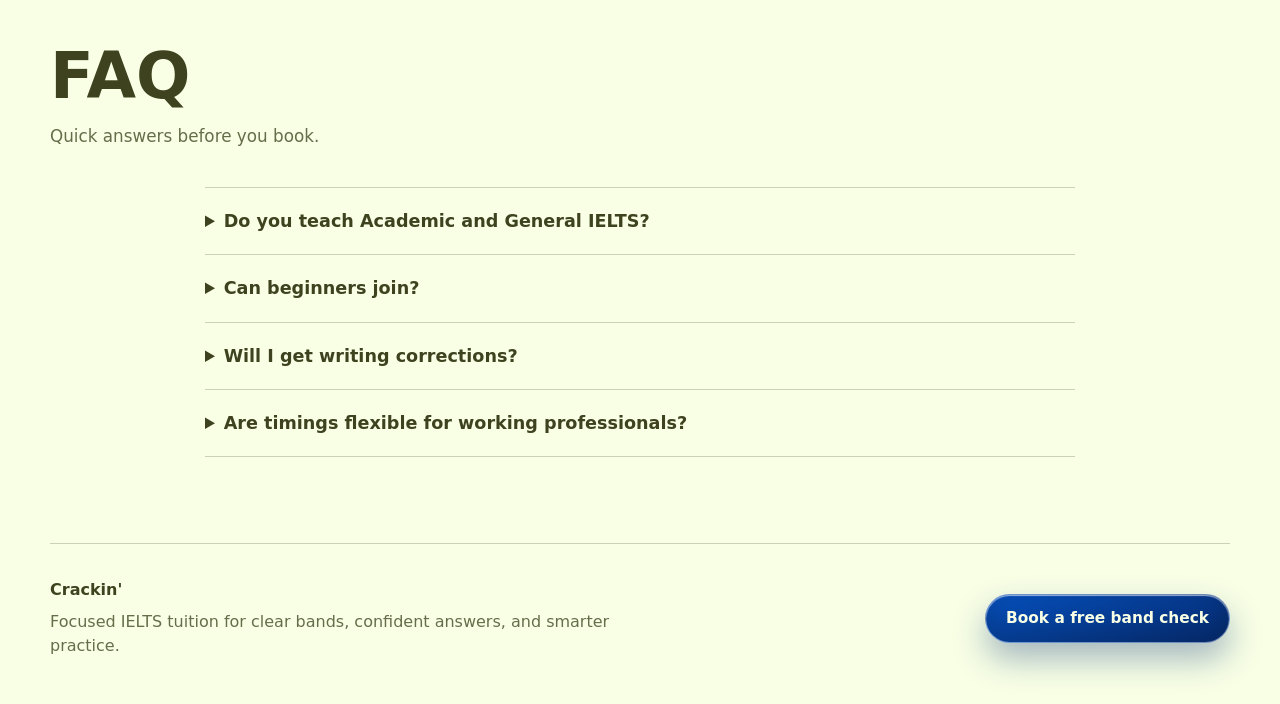
==== commit 70a33b51: "Restyle glass hero" ====
--- a/index.html
+++ b/index.html
@@ -9,7 +9,7 @@
       content="Crackin' offers all-in-one IELTS preparation, mock test reviews, live classes, and 1:1 coaching for students and professionals."
     />
     <link rel="icon" type="image/png" href="assets/favicon.png" />
-    <link rel="preload" href="assets/background.png" as="image" />
+    <link rel="preload" href="assets/hero-scene-final.png" as="image" />
     <link rel="stylesheet" href="styles.css" />
   </head>
   <body>
@@ -48,7 +48,7 @@
           </div>
         </div>
         <div class="hero-media" aria-label="IELTS coaching session">
-          <img src="assets/background.png" alt="Illustrated IELTS study table with Crackin' study materials" />
+          <img src="assets/hero-scene-final.png" alt="Illustrated IELTS study table with Crackin' study materials" />
         </div>
       </section>
 
@@ -97,7 +97,7 @@
       </section>
 
       <div class="mobile-results-image" aria-hidden="true">
-        <img src="assets/background.png" alt="" />
+        <img src="assets/hero-scene-final.png" alt="" />
       </div>
 
       <section class="results results-summary section-band" id="results">
--- a/styles.css
+++ b/styles.css
@@ -5,11 +5,15 @@
   --line: rgba(63, 66, 31, 0.24);
   --paper: #f8ffe5;
   --soft: rgba(248, 255, 229, 0.72);
+  --glass: rgba(248, 255, 229, 0.54);
+  --glass-strong: rgba(248, 255, 229, 0.72);
+  --glass-line: rgba(255, 255, 255, 0.72);
   --teal: #3083dc;
   --teal-dark: #3f421f;
   --coral: #dd7596;
   --amber: #f9a03f;
   --shadow: 0 24px 60px rgba(63, 66, 31, 0.18);
+  --glass-shadow: 0 24px 70px rgba(63, 66, 31, 0.22), inset 0 1px 1px rgba(255, 255, 255, 0.82), inset 0 -16px 40px rgba(255, 255, 255, 0.16);
   --radius: 8px;
   --max: 1180px;
 }
@@ -42,19 +46,20 @@
 
 .site-header {
   position: sticky;
-  top: 0;
+  top: 18px;
   z-index: 20;
   display: flex;
   align-items: center;
   justify-content: space-between;
   gap: 24px;
-  width: min(var(--max), calc(100% - 40px));
-  margin: 14px auto 0;
-  padding: 12px 14px;
-  background: rgba(248, 255, 229, 0.92);
-  border: 1px solid rgba(63, 66, 31, 0.22);
-  border-radius: var(--radius);
-  backdrop-filter: blur(18px);
+  width: min(1340px, calc(100% - 80px));
+  margin: 24px auto 0;
+  padding: 14px 18px;
+  background: linear-gradient(135deg, rgba(248, 255, 229, 0.8), rgba(255, 255, 255, 0.46));
+  border: 1px solid var(--glass-line);
+  border-radius: 26px;
+  box-shadow: var(--glass-shadow);
+  backdrop-filter: blur(22px) saturate(1.16);
 }
 
 .brand,
@@ -64,20 +69,21 @@
 }
 
 .brand {
-  gap: 10px;
+  gap: 16px;
   font-weight: 850;
   letter-spacing: 0;
+  color: #1d2b44;
 }
 
 .brand-mark {
   display: grid;
-  width: 34px;
-  height: 34px;
+  width: 50px;
+  height: 50px;
   place-items: center;
   overflow: hidden;
-  background: var(--paper);
+  background: rgba(248, 255, 229, 0.72);
   border-radius: 50%;
-  box-shadow: 5px 5px 0 var(--amber);
+  box-shadow: 7px 9px 20px rgba(63, 66, 31, 0.18), 5px 5px 0 var(--amber);
 }
 
 .brand-mark img {
@@ -88,34 +94,45 @@
 
 .site-nav {
   gap: 8px;
-  color: var(--muted);
+  color: #111827;
   font-size: 0.92rem;
   font-weight: 720;
 }
 
 .site-nav a {
-  padding: 9px 12px;
-  border-radius: 7px;
+  padding: 10px 14px;
+  border-radius: 999px;
+  transition: background 180ms ease, box-shadow 180ms ease, color 180ms ease;
 }
 
 .site-nav a:hover,
 .site-nav a:focus-visible {
-  color: var(--ink);
-  background: var(--soft);
+  color: #0c3d88;
+  background: rgba(255, 255, 255, 0.34);
+  box-shadow: inset 0 1px 0 rgba(255, 255, 255, 0.72), 0 8px 18px rgba(63, 66, 31, 0.1);
 }
 
 .site-nav a.active-link {
   color: var(--ink);
   background: var(--soft);
+}
+
+.site-nav a:last-child {
+  color: #063878;
+  background: linear-gradient(145deg, rgba(255, 255, 255, 0.62), rgba(248, 255, 229, 0.28));
+  border: 1px solid rgba(255, 255, 255, 0.7);
+  box-shadow: 0 12px 24px rgba(63, 66, 31, 0.14), inset 0 1px 1px rgba(255, 255, 255, 0.84);
 }
 
 .nav-toggle {
   display: none;
   width: 42px;
   height: 38px;
-  border: 1px solid var(--line);
-  background: var(--paper);
-  border-radius: 7px;
+  border: 1px solid rgba(255, 255, 255, 0.7);
+  background: linear-gradient(145deg, rgba(255, 255, 255, 0.52), rgba(248, 255, 229, 0.28));
+  border-radius: 12px;
+  box-shadow: inset 0 1px 1px rgba(255, 255, 255, 0.82), 0 8px 18px rgba(63, 66, 31, 0.12);
+  backdrop-filter: blur(16px);
 }
 
 .nav-toggle span {
@@ -149,12 +166,36 @@
 }
 
 .hero {
-  display: grid;
-  grid-template-columns: minmax(0, 1.08fr) minmax(420px, 0.92fr);
+  display: flex;
   align-items: center;
-  gap: 44px;
-  min-height: 560px;
-  padding: 24px 0 32px;
+  width: 100%;
+  max-width: none;
+  min-height: clamp(680px, 92vh, 860px);
+  margin: -98px 0 0;
+  padding: 142px max(28px, calc((100vw - 1340px) / 2)) 76px;
+  overflow: hidden;
+  background:
+    linear-gradient(90deg, rgba(248, 255, 229, 0.92) 0%, rgba(248, 255, 229, 0.78) 34%, rgba(248, 255, 229, 0.1) 65%, rgba(248, 255, 229, 0) 100%),
+    linear-gradient(rgba(48, 131, 220, 0.12) 1px, transparent 1px),
+    linear-gradient(90deg, rgba(48, 131, 220, 0.12) 1px, transparent 1px),
+    var(--paper);
+  background-size: auto, 30px 30px, 30px 30px, auto;
+}
+
+.hero.section-band::before {
+  display: none;
+}
+
+.hero-copy {
+  position: relative;
+  z-index: 2;
+  width: min(560px, 100%);
+  padding: clamp(24px, 4vw, 42px);
+  background: linear-gradient(145deg, rgba(248, 255, 229, 0.76), rgba(255, 255, 255, 0.38));
+  border: 1px solid rgba(255, 255, 255, 0.78);
+  border-radius: 38px;
+  box-shadow: var(--glass-shadow);
+  backdrop-filter: blur(24px) saturate(1.16);
 }
 
 .hero h1,
@@ -173,12 +214,12 @@
 .hero h1 {
   display: inline-block;
   max-width: 720px;
-  padding: 0.12em 0.2em 0.16em;
+  padding: 0.14em 0.22em 0.18em;
   color: var(--paper);
   background: var(--navy);
-  border-radius: var(--radius);
-  box-shadow: 10px 10px 0 rgba(63, 66, 31, 0.18);
-  font-size: clamp(3rem, 6.2vw, 5.45rem);
+  border-radius: 8px;
+  box-shadow: 0 14px 0 rgba(63, 66, 31, 0.12), 0 18px 38px rgba(48, 131, 220, 0.22);
+  font-size: clamp(3.6rem, 6.6vw, 6.5rem);
 }
 
 .about-hero {
@@ -229,10 +270,11 @@
 }
 
 .hero-copy p {
-  max-width: 720px;
-  margin: 24px 0 0;
-  color: var(--muted);
-  font-size: clamp(1.02rem, 1.7vw, 1.25rem);
+  max-width: 430px;
+  margin: 26px 0 0;
+  color: rgba(29, 43, 68, 0.86);
+  font-size: clamp(1.08rem, 1.7vw, 1.35rem);
+  line-height: 1.42;
 }
 
 .hero-actions,
@@ -251,12 +293,15 @@
   align-items: center;
   justify-content: center;
   min-height: 46px;
-  padding: 12px 18px;
-  border: 1px solid transparent;
-  border-radius: 7px;
+  padding: 12px 20px;
+  border: 1px solid rgba(255, 255, 255, 0.64);
+  border-radius: 999px;
   font-size: 0.96rem;
   font-weight: 820;
-  transition: transform 180ms ease, box-shadow 180ms ease, background 180ms ease;
+  background: linear-gradient(145deg, rgba(255, 255, 255, 0.42), rgba(248, 255, 229, 0.18));
+  box-shadow: 0 12px 28px rgba(63, 66, 31, 0.16), inset 0 1px 1px rgba(255, 255, 255, 0.82), inset 0 -14px 28px rgba(255, 255, 255, 0.14);
+  backdrop-filter: blur(18px) saturate(1.2);
+  transition: transform 180ms ease, box-shadow 180ms ease, background 180ms ease, border-color 180ms ease;
 }
 
 .button:hover,
@@ -266,25 +311,26 @@
 
 .button.primary {
   color: var(--paper);
-  background: var(--teal-dark);
-  box-shadow: 7px 7px 0 var(--ink);
+  background: linear-gradient(145deg, #064fbb, #062f78);
+  border-color: rgba(255, 255, 255, 0.42);
+  box-shadow: 0 16px 32px rgba(6, 47, 120, 0.34), inset 0 1px 1px rgba(255, 255, 255, 0.58), inset 0 -16px 28px rgba(0, 0, 0, 0.18);
 }
 
 .button.secondary {
-  color: var(--ink);
-  background: var(--paper);
-  border-color: var(--line);
+  color: #063878;
+  background: linear-gradient(145deg, rgba(255, 255, 255, 0.56), rgba(248, 255, 229, 0.28));
+  border-color: rgba(255, 255, 255, 0.76);
 }
 
 .button.whatsapp-button {
   color: #f8ffe5;
-  background: #25d366;
-  border-color: #128c4a;
-  box-shadow: 7px 7px 0 var(--ink);
+  background: linear-gradient(145deg, #25d366, #128c4a);
+  border-color: rgba(255, 255, 255, 0.44);
+  box-shadow: 0 16px 32px rgba(18, 140, 74, 0.28), inset 0 1px 1px rgba(255, 255, 255, 0.6), inset 0 -14px 28px rgba(0, 0, 0, 0.16);
 }
 
 .score-strip {
-  margin-top: 34px;
+  margin-top: 30px;
 }
 
 .score-strip span {
@@ -292,30 +338,47 @@
   align-items: baseline;
   gap: 8px;
   min-height: 52px;
-  padding: 10px 14px;
-  background: var(--paper);
-  border: 1px solid var(--line);
-  border-radius: var(--radius);
-  color: var(--muted);
+  padding: 16px 18px;
+  background: linear-gradient(145deg, rgba(255, 255, 255, 0.5), rgba(248, 255, 229, 0.24));
+  border: 1px solid rgba(255, 255, 255, 0.7);
+  border-radius: 18px;
+  color: rgba(29, 43, 68, 0.82);
+  box-shadow: 0 14px 30px rgba(63, 66, 31, 0.14), inset 0 1px 1px rgba(255, 255, 255, 0.82);
+  backdrop-filter: blur(18px) saturate(1.18);
   font-weight: 740;
 }
 
 .score-strip strong {
-  color: var(--coral);
+  color: var(--navy);
   font-size: 1.35rem;
 }
 
 .hero-media {
-  position: relative;
-  min-height: 500px;
+  position: absolute;
+  inset: 0 0 0 38%;
+  z-index: 1;
+  min-height: 0;
+  pointer-events: none;
+}
+
+.hero::after {
+  content: "";
+  position: absolute;
+  inset: 0;
+  z-index: 1;
+  pointer-events: none;
+  background:
+    radial-gradient(circle at 17% 26%, rgba(248, 255, 229, 0.36), transparent 28%),
+    linear-gradient(90deg, rgba(248, 255, 229, 0.42), transparent 58%);
 }
 
 .hero-media img {
   width: 100%;
-  height: 500px;
+  height: 100%;
   object-fit: cover;
-  border-radius: var(--radius);
-  box-shadow: var(--shadow);
+  object-position: center;
+  border-radius: 0;
+  box-shadow: none;
 }
 
 .mobile-results-image {
@@ -696,18 +759,21 @@
 
 .path-row a {
   display: grid;
-  width: 44px;
-  height: 44px;
+  width: 52px;
+  height: 52px;
   place-items: center;
-  color: var(--ink);
-  background: var(--amber);
+  color: #063878;
+  background: linear-gradient(145deg, rgba(255, 255, 255, 0.58), rgba(249, 160, 63, 0.76));
+  border: 1px solid rgba(255, 255, 255, 0.72);
   border-radius: 50%;
+  box-shadow: 0 14px 26px rgba(63, 66, 31, 0.18), inset 0 1px 1px rgba(255, 255, 255, 0.82), inset 0 -12px 22px rgba(249, 160, 63, 0.18);
+  backdrop-filter: blur(16px) saturate(1.15);
   font-weight: 900;
 }
 
 .path-row:nth-child(4) a {
   color: var(--paper);
-  background: var(--ink);
+  background: linear-gradient(145deg, rgba(63, 66, 31, 0.92), rgba(63, 66, 31, 0.68));
 }
 
 .format-board {
@@ -826,19 +892,21 @@
   gap: 8px;
   width: fit-content;
   margin: -12px auto 26px;
-  padding: 5px;
-  background: var(--soft);
-  border: 1px solid var(--line);
-  border-radius: var(--radius);
+  padding: 7px;
+  background: linear-gradient(145deg, rgba(255, 255, 255, 0.48), rgba(248, 255, 229, 0.3));
+  border: 1px solid rgba(255, 255, 255, 0.68);
+  border-radius: 999px;
+  box-shadow: 0 16px 38px rgba(63, 66, 31, 0.14), inset 0 1px 1px rgba(255, 255, 255, 0.82);
+  backdrop-filter: blur(18px) saturate(1.15);
 }
 
 .plan-switcher button {
   min-width: 112px;
   padding: 10px 14px;
   color: var(--muted);
-  background: transparent;
-  border: 0;
-  border-radius: 6px;
+  background: rgba(255, 255, 255, 0.12);
+  border: 1px solid transparent;
+  border-radius: 999px;
   font: inherit;
   font-size: 0.92rem;
   font-weight: 830;
@@ -847,7 +915,9 @@
 
 .plan-switcher button.active {
   color: var(--paper);
-  background: var(--ink);
+  background: linear-gradient(145deg, #3f421f, rgba(63, 66, 31, 0.76));
+  border-color: rgba(255, 255, 255, 0.4);
+  box-shadow: 0 10px 24px rgba(63, 66, 31, 0.22), inset 0 1px 1px rgba(255, 255, 255, 0.34);
 }
 
 .pricing-grid {
@@ -929,9 +999,9 @@
 .price-card .button {
   margin-top: auto;
   color: var(--paper);
-  background: var(--ink);
-  border-color: var(--ink);
-  box-shadow: 7px 7px 0 rgba(63, 66, 31, 0.34);
+  background: linear-gradient(145deg, #3f421f, rgba(63, 66, 31, 0.72));
+  border-color: rgba(255, 255, 255, 0.36);
+  box-shadow: 0 16px 32px rgba(63, 66, 31, 0.22), inset 0 1px 1px rgba(255, 255, 255, 0.32), inset 0 -14px 26px rgba(0, 0, 0, 0.12);
 }
 
 .consult {
@@ -977,7 +1047,10 @@
   grid-template-columns: 1fr 1fr;
   gap: 16px;
   padding: 26px;
-  box-shadow: var(--shadow);
+  background: linear-gradient(145deg, rgba(248, 255, 229, 0.76), rgba(255, 255, 255, 0.38));
+  border-color: rgba(255, 255, 255, 0.72);
+  box-shadow: var(--glass-shadow);
+  backdrop-filter: blur(18px) saturate(1.12);
 }
 
 label {
@@ -996,11 +1069,12 @@
 select,
 textarea {
   width: 100%;
-  border: 1px solid var(--line);
-  border-radius: 7px;
+  border: 1px solid rgba(255, 255, 255, 0.68);
+  border-radius: 14px;
   padding: 12px 13px;
-  background: var(--paper);
+  background: linear-gradient(145deg, rgba(255, 255, 255, 0.54), rgba(248, 255, 229, 0.34));
   color: var(--ink);
+  box-shadow: inset 0 1px 1px rgba(255, 255, 255, 0.82);
   font: inherit;
   font-size: 0.96rem;
 }
@@ -1060,7 +1134,11 @@
 }
 
 @media (max-width: 980px) {
-  .hero,
+  .site-header {
+    width: min(100% - 36px, var(--max));
+    margin-top: 16px;
+  }
+
   .about-hero,
   .paths,
   .results,
@@ -1076,16 +1154,18 @@
   }
 
   .hero {
-    min-height: auto;
-    padding-top: 28px;
+    min-height: 700px;
+    margin-top: -92px;
+    padding: 126px 28px 58px;
   }
 
   .hero-media {
-    min-height: 420px;
+    inset: 0 0 0 30%;
+    opacity: 0.58;
   }
 
   .hero-media img {
-    height: 420px;
+    height: 100%;
   }
 
   .path-intro {
@@ -1103,13 +1183,25 @@
 
 @media (max-width: 720px) {
   .site-header,
-  section,
   .site-footer {
     width: min(100% - 28px, var(--max));
   }
 
   .site-header {
-    align-items: flex-start;
+    align-items: center;
+    top: 12px;
+    margin-top: 12px;
+    padding: 10px 12px;
+    border-radius: 18px;
+  }
+
+  .brand {
+    gap: 10px;
+  }
+
+  .brand-mark {
+    width: 38px;
+    height: 38px;
   }
 
   .nav-toggle {
@@ -1126,10 +1218,11 @@
     flex-direction: column;
     align-items: stretch;
     padding: 10px;
-    background: var(--paper);
-    border: 1px solid var(--line);
-    border-radius: var(--radius);
-    box-shadow: var(--shadow);
+    background: linear-gradient(145deg, rgba(248, 255, 229, 0.88), rgba(255, 255, 255, 0.52));
+    border: 1px solid rgba(255, 255, 255, 0.7);
+    border-radius: 16px;
+    box-shadow: var(--glass-shadow);
+    backdrop-filter: blur(20px) saturate(1.12);
   }
 
   .site-nav.open {
@@ -1141,13 +1234,36 @@
   }
 
   .hero {
-    gap: 34px;
-    padding-top: 24px;
-    padding-bottom: 42px;
+    width: 100%;
+    min-height: auto;
+    margin-top: -80px;
+    padding: 112px 14px 46px;
+  }
+
+  .hero-copy {
+    width: 100%;
+    padding: 20px;
+    border-radius: 24px;
   }
 
   .hero h1 {
-    font-size: clamp(2.55rem, 12vw, 3.7rem);
+    max-width: 100%;
+    font-size: clamp(2.35rem, 11.5vw, 3.55rem);
+  }
+
+  .hero-copy p {
+    max-width: none;
+    margin-top: 22px;
+    font-size: 1rem;
+  }
+
+  .hero-actions {
+    gap: 10px;
+  }
+
+  .hero-actions .button {
+    flex: 1 1 100%;
+    width: 100%;
   }
 
   .score-strip {
@@ -1158,9 +1274,9 @@
 
   .score-strip span {
     align-items: flex-start;
-    min-height: 86px;
-    padding: 10px;
-    font-size: 0.88rem;
+    min-height: 82px;
+    padding: 12px;
+    font-size: 0.86rem;
     flex-direction: column;
     gap: 2px;
   }
@@ -1240,8 +1356,8 @@
   .path-row a {
     grid-column: 2;
     width: auto;
-    height: 40px;
-    border-radius: 7px;
+    height: 42px;
+    border-radius: 999px;
   }
 
   .plan-switcher {
